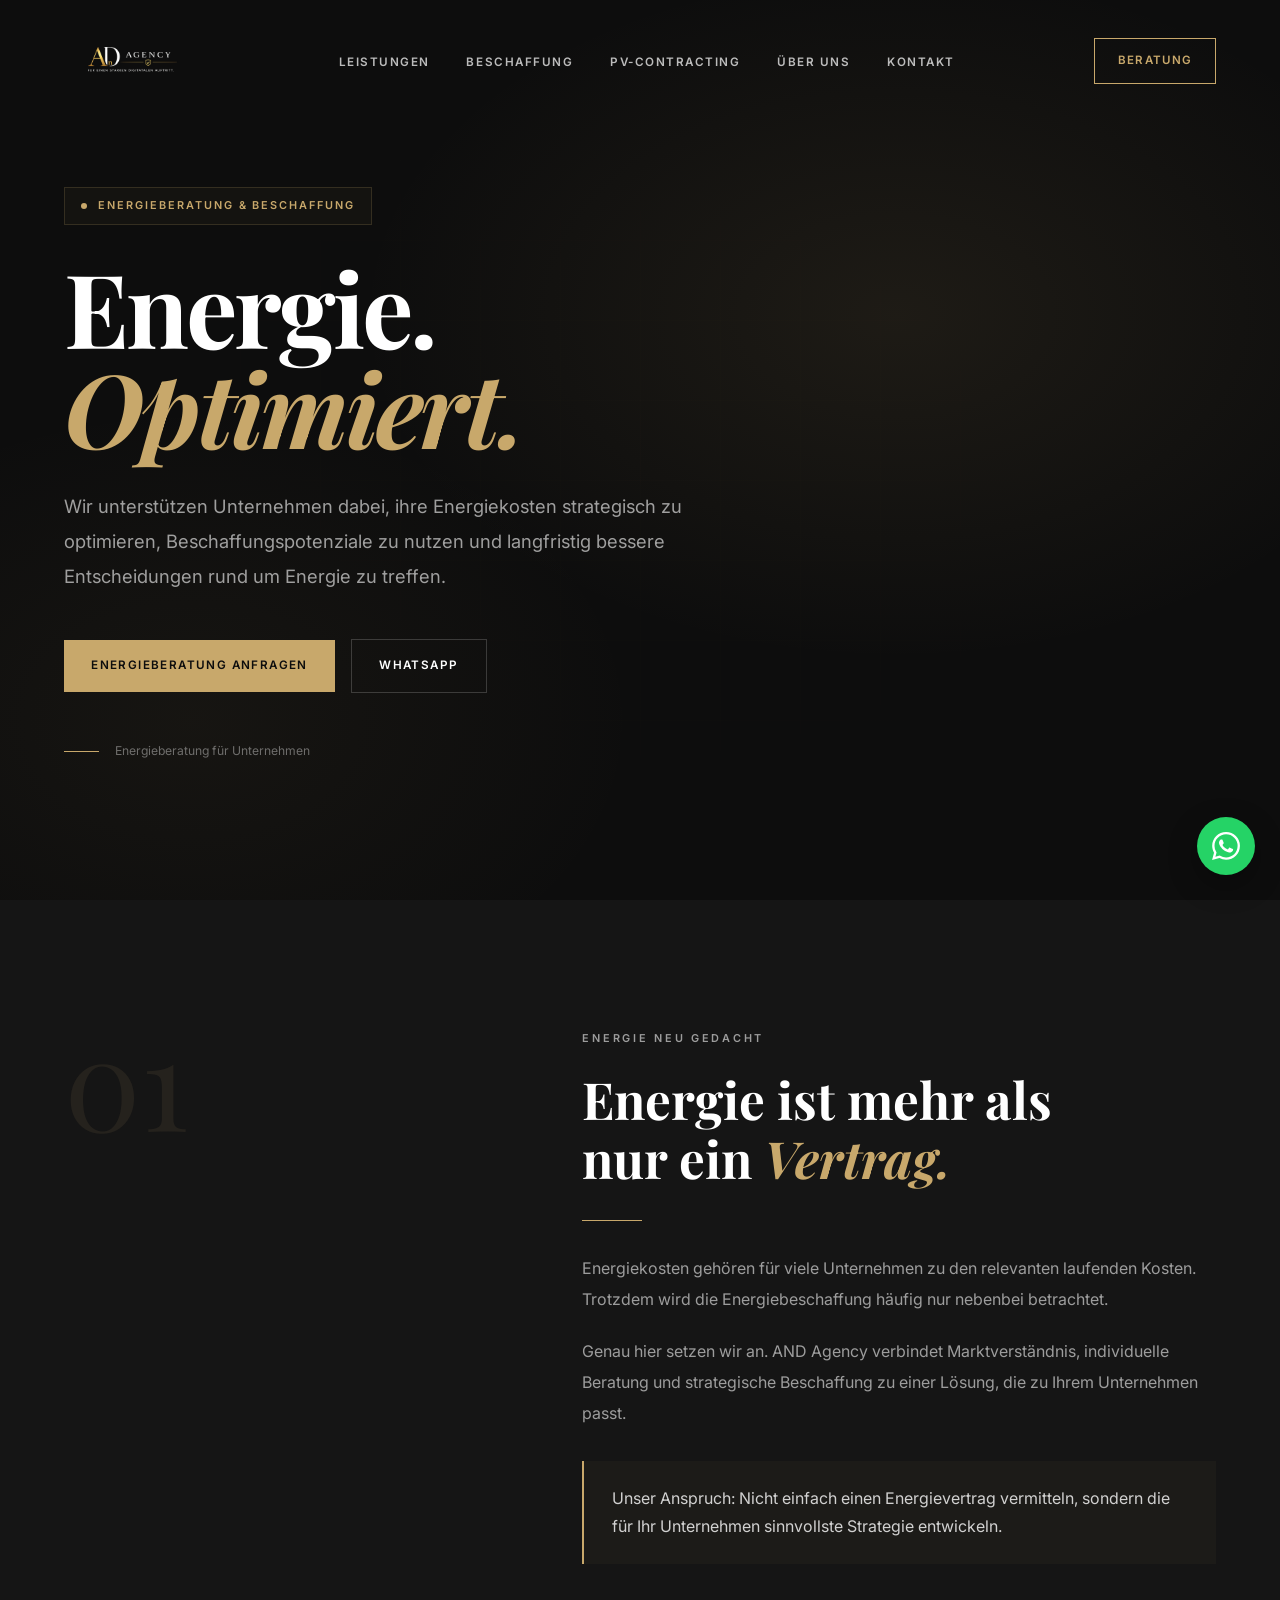
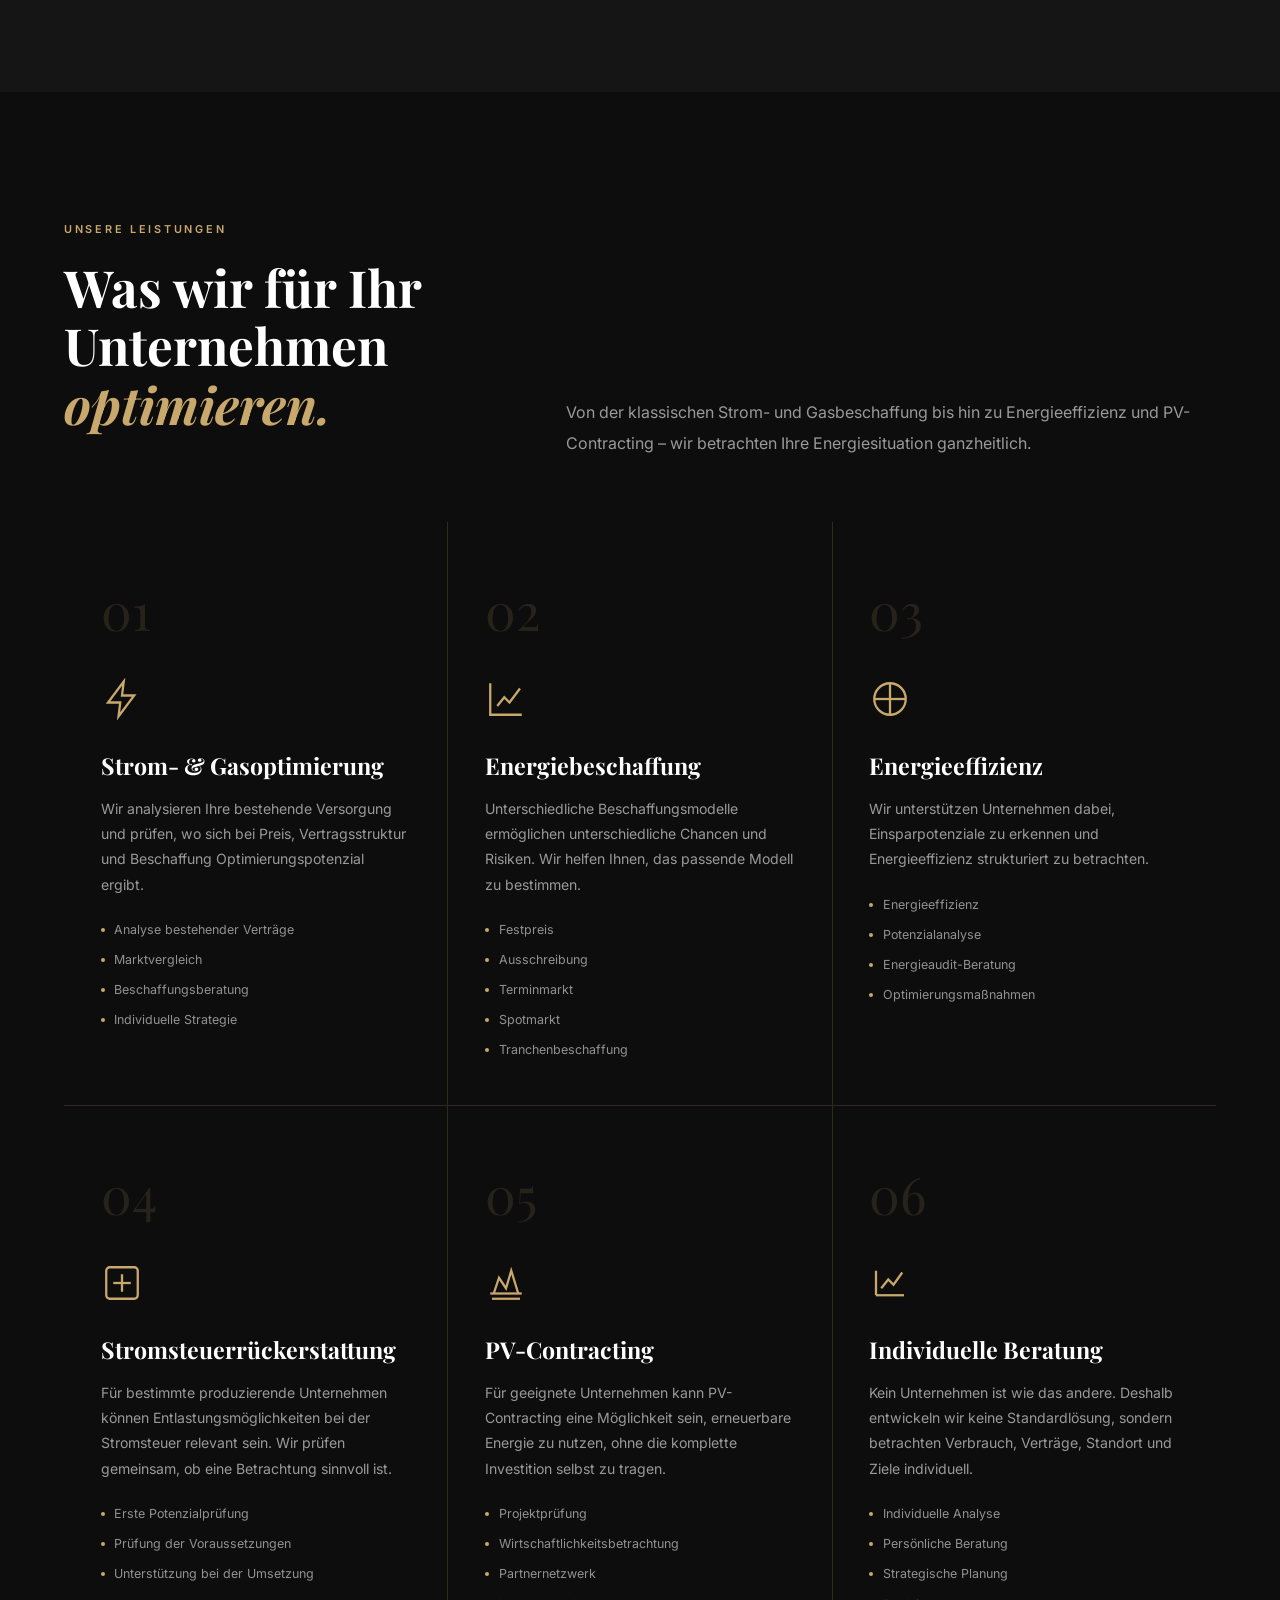
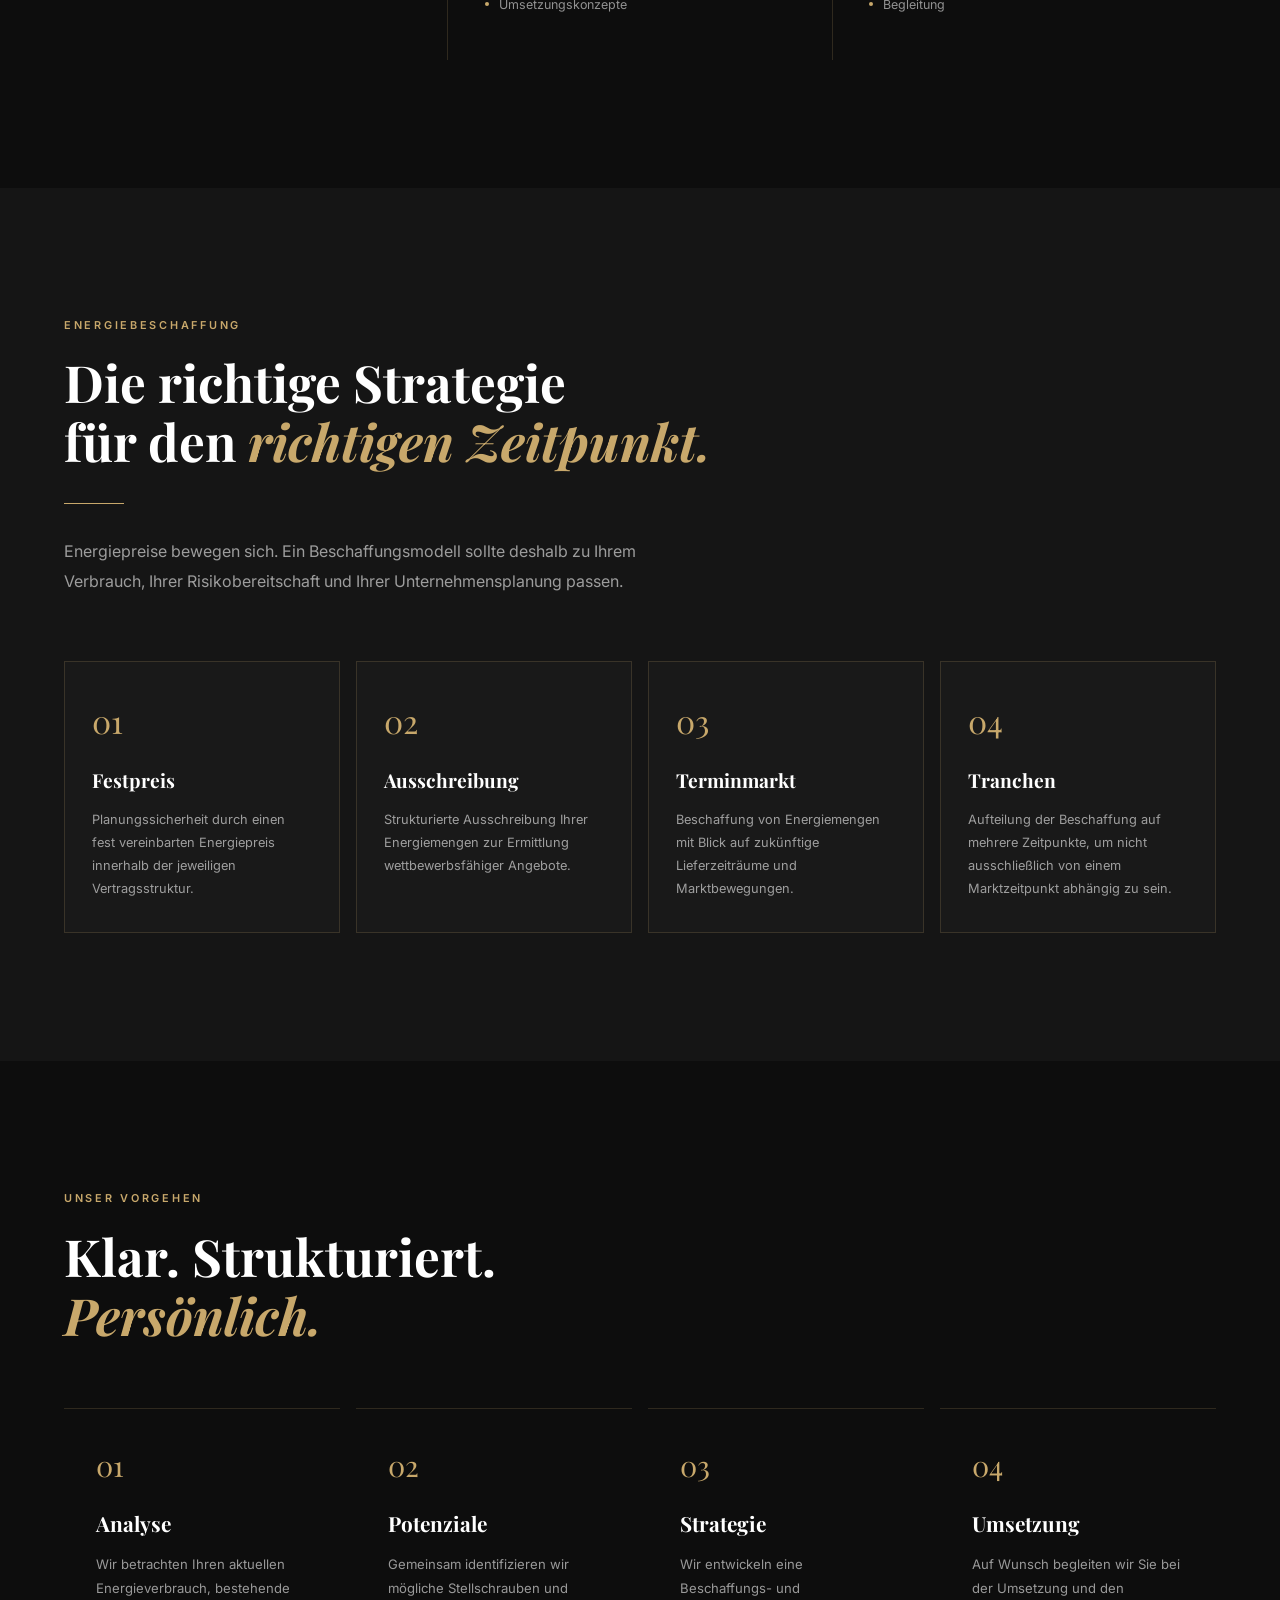
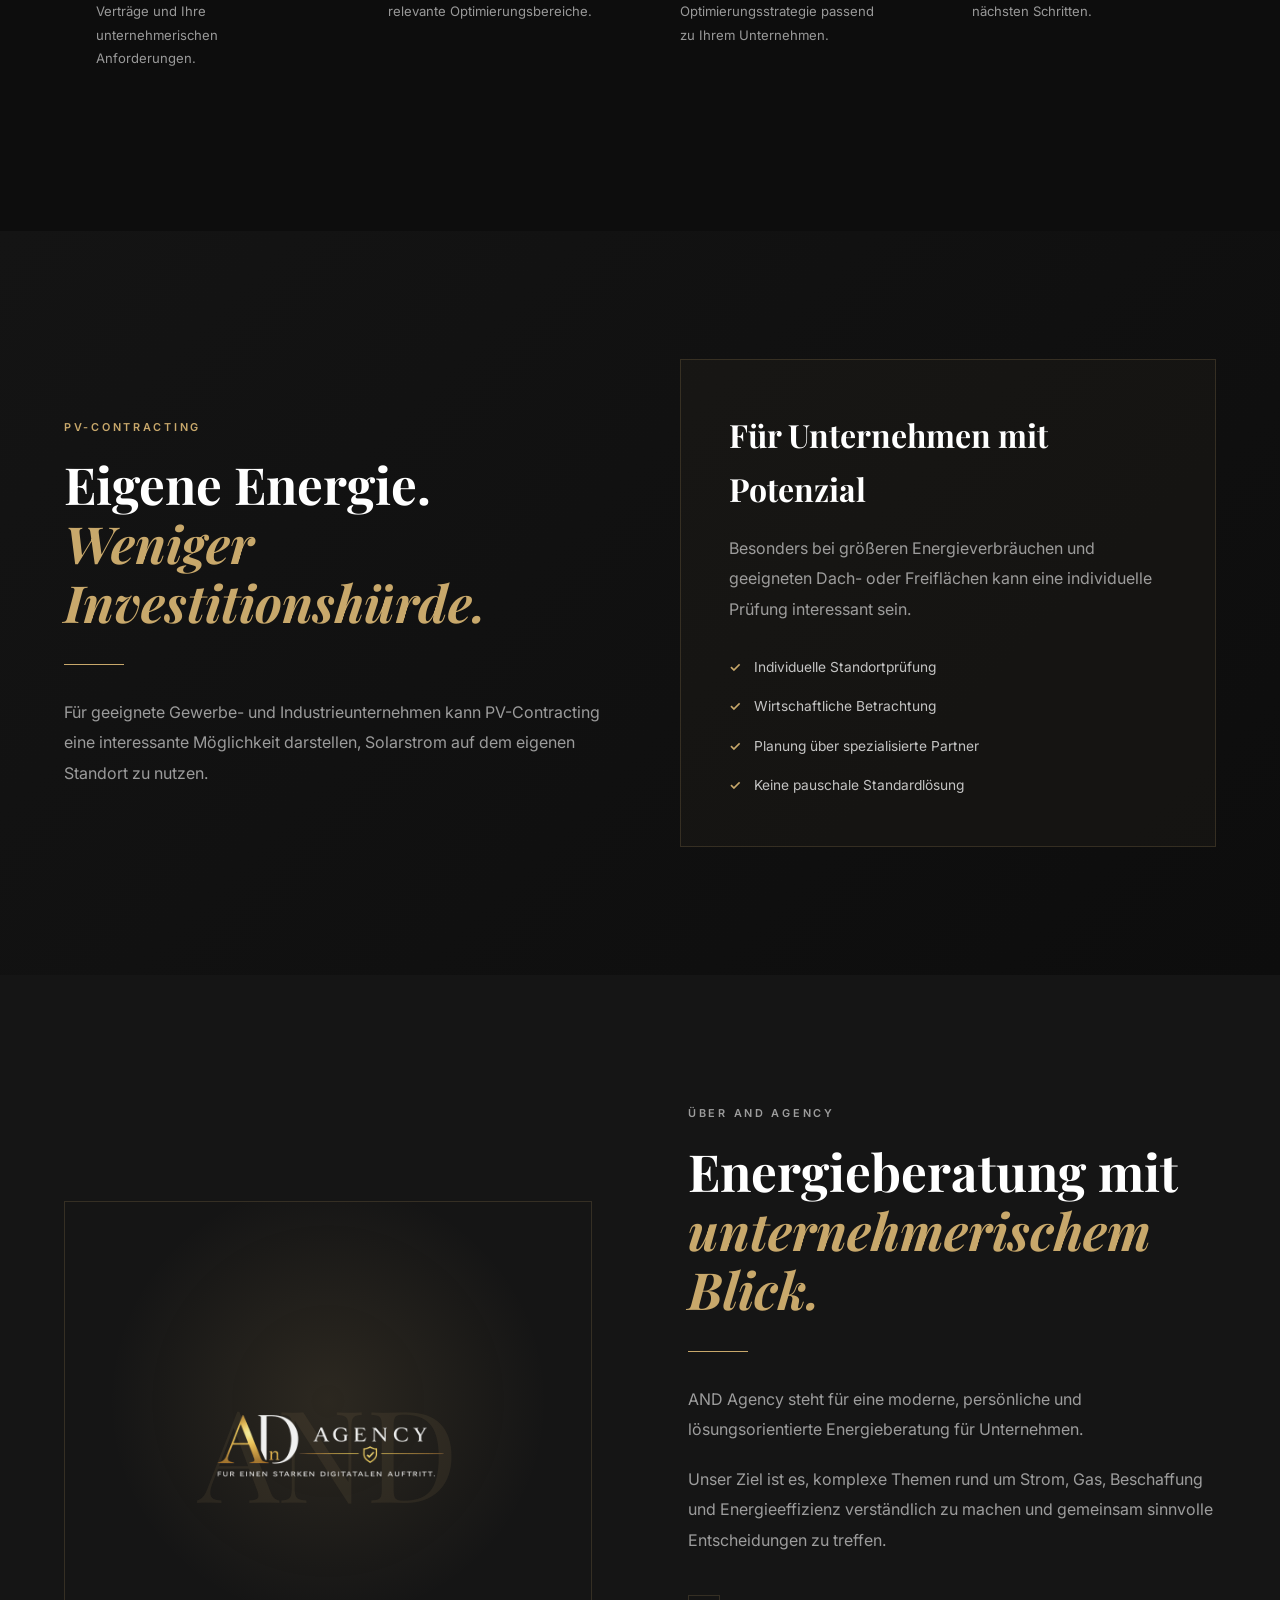
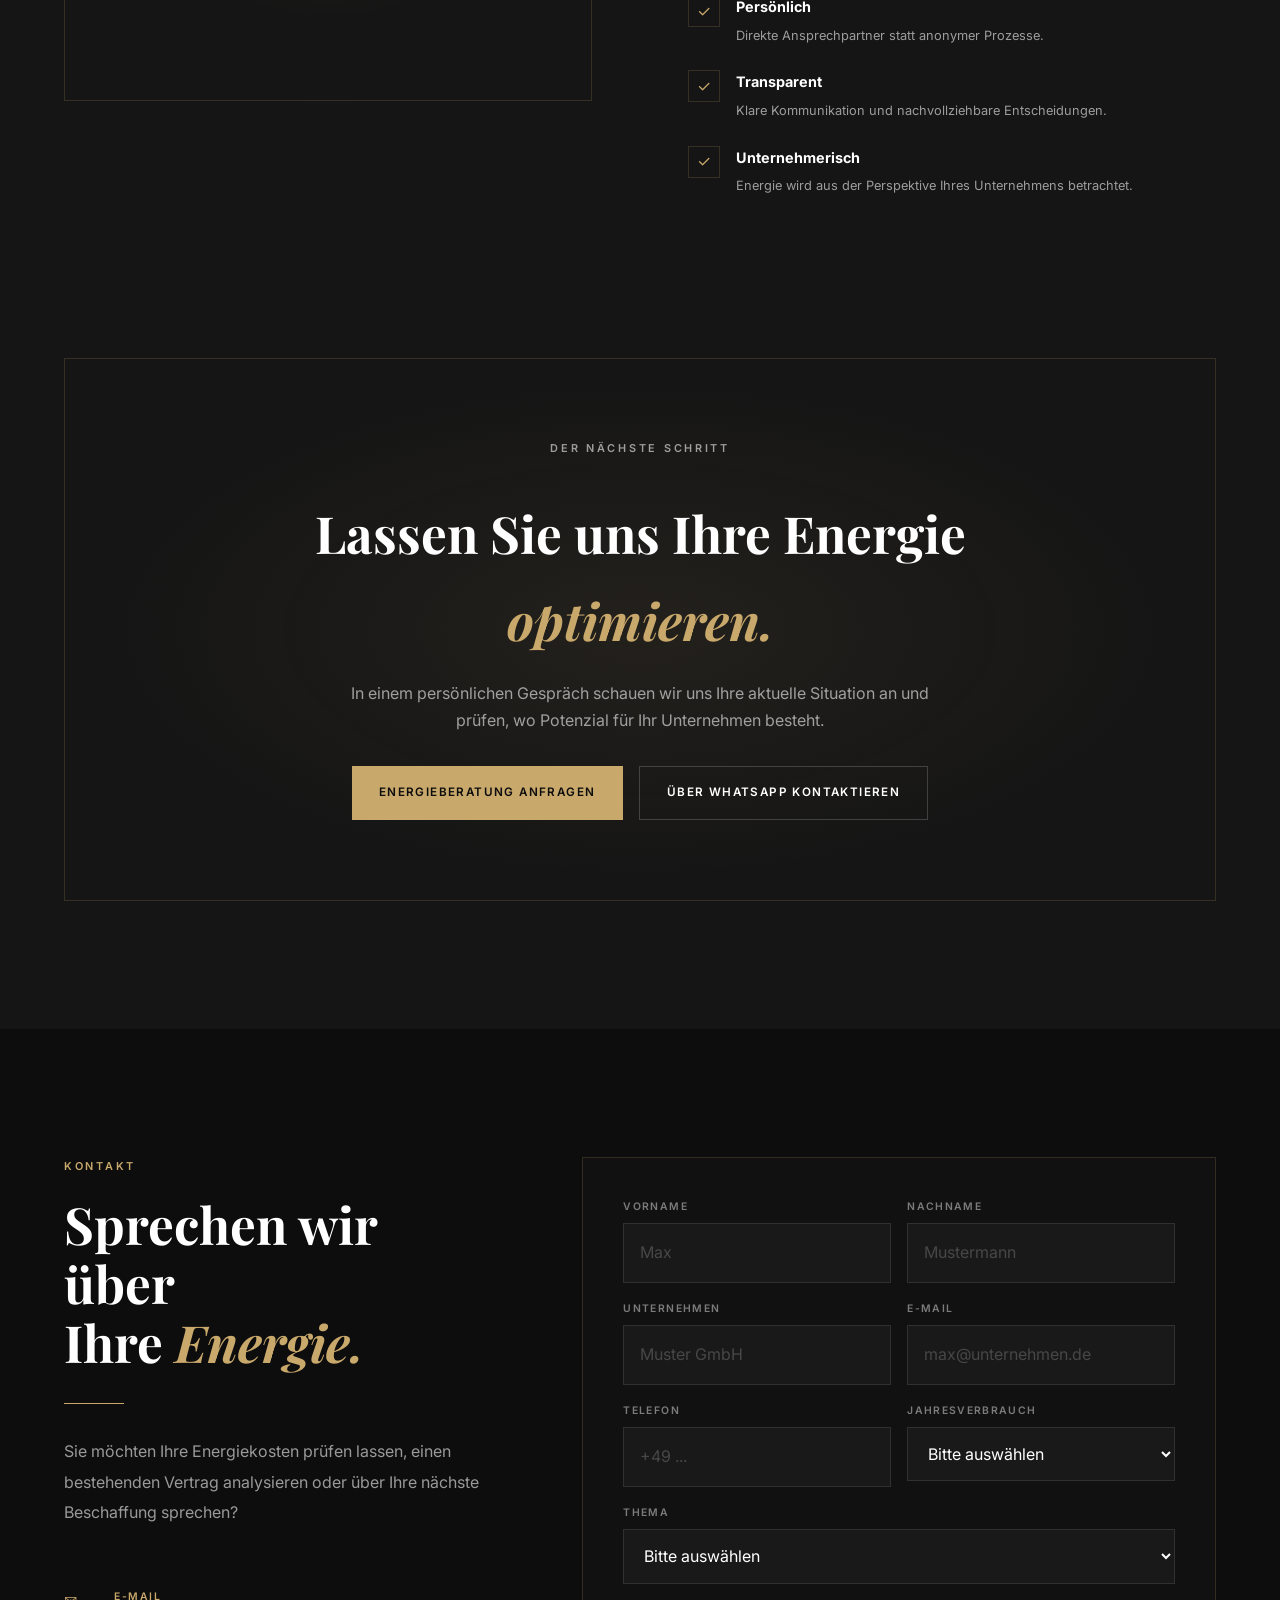
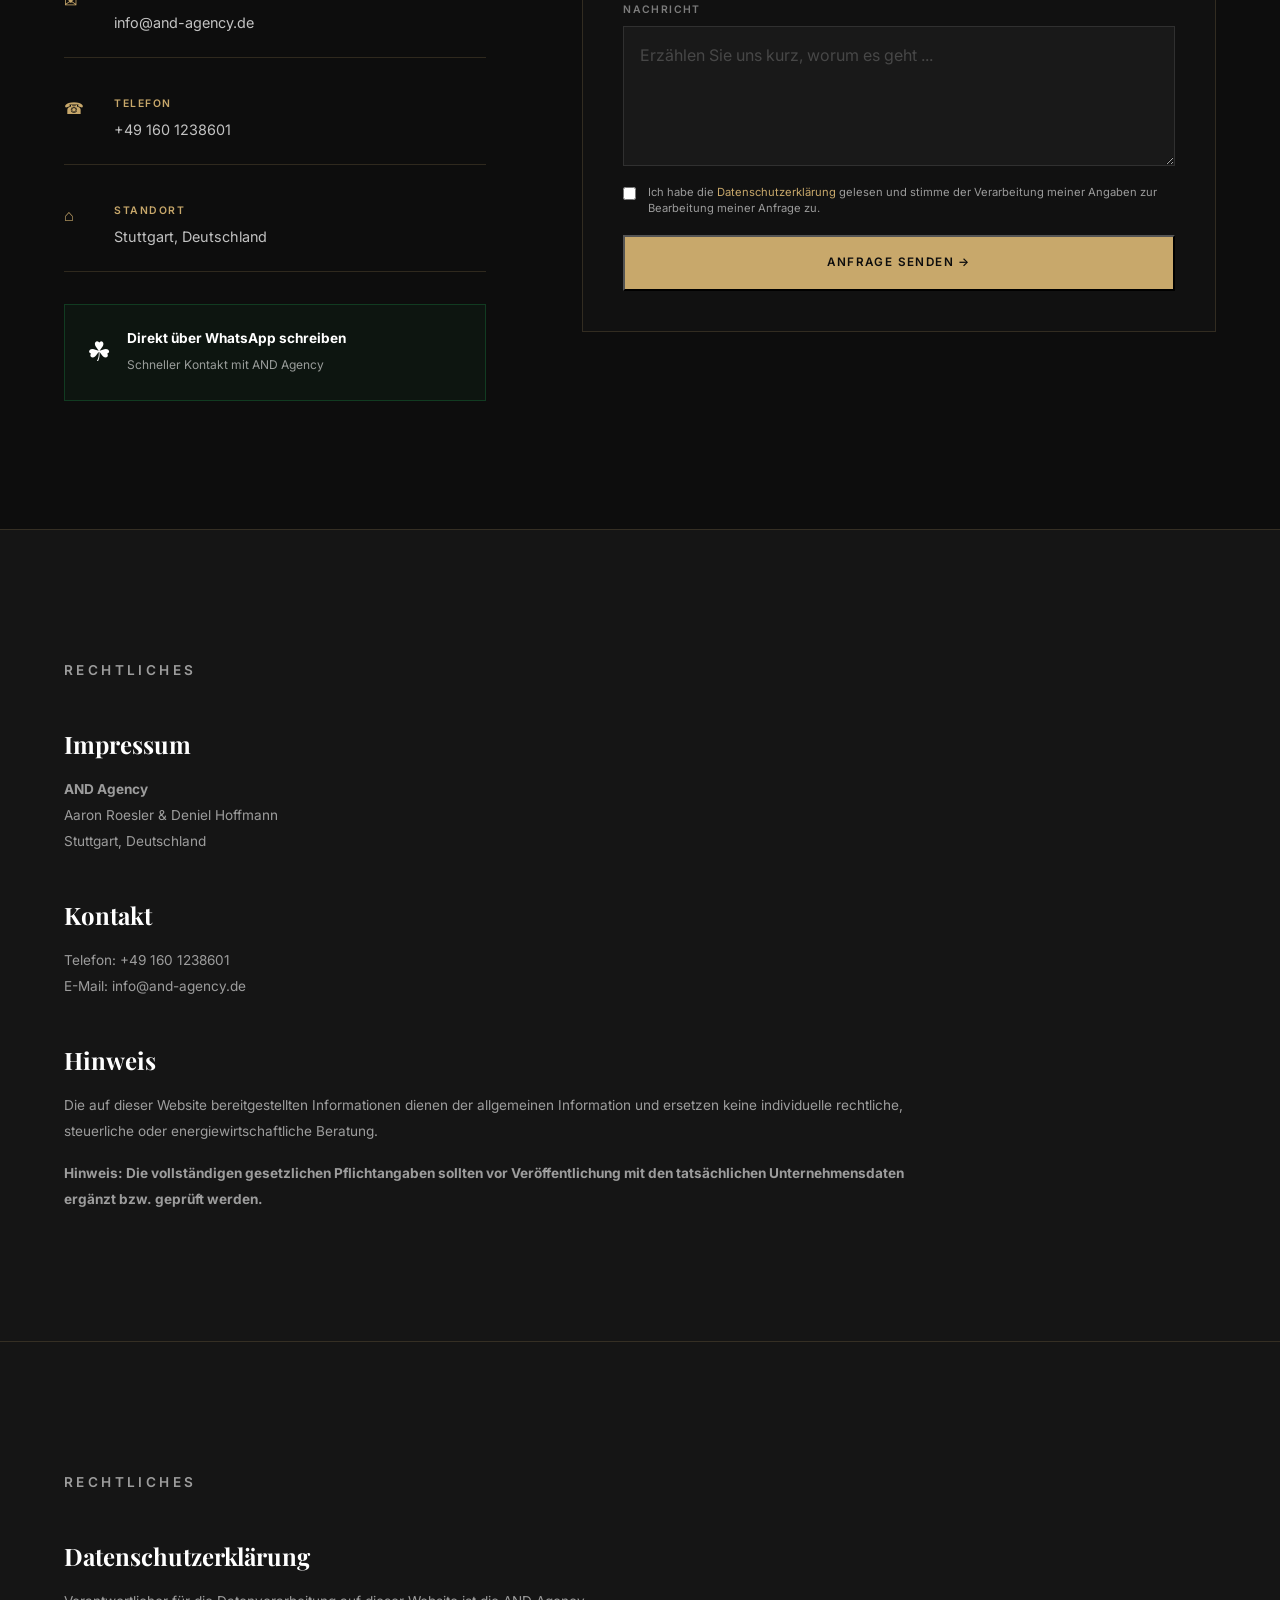
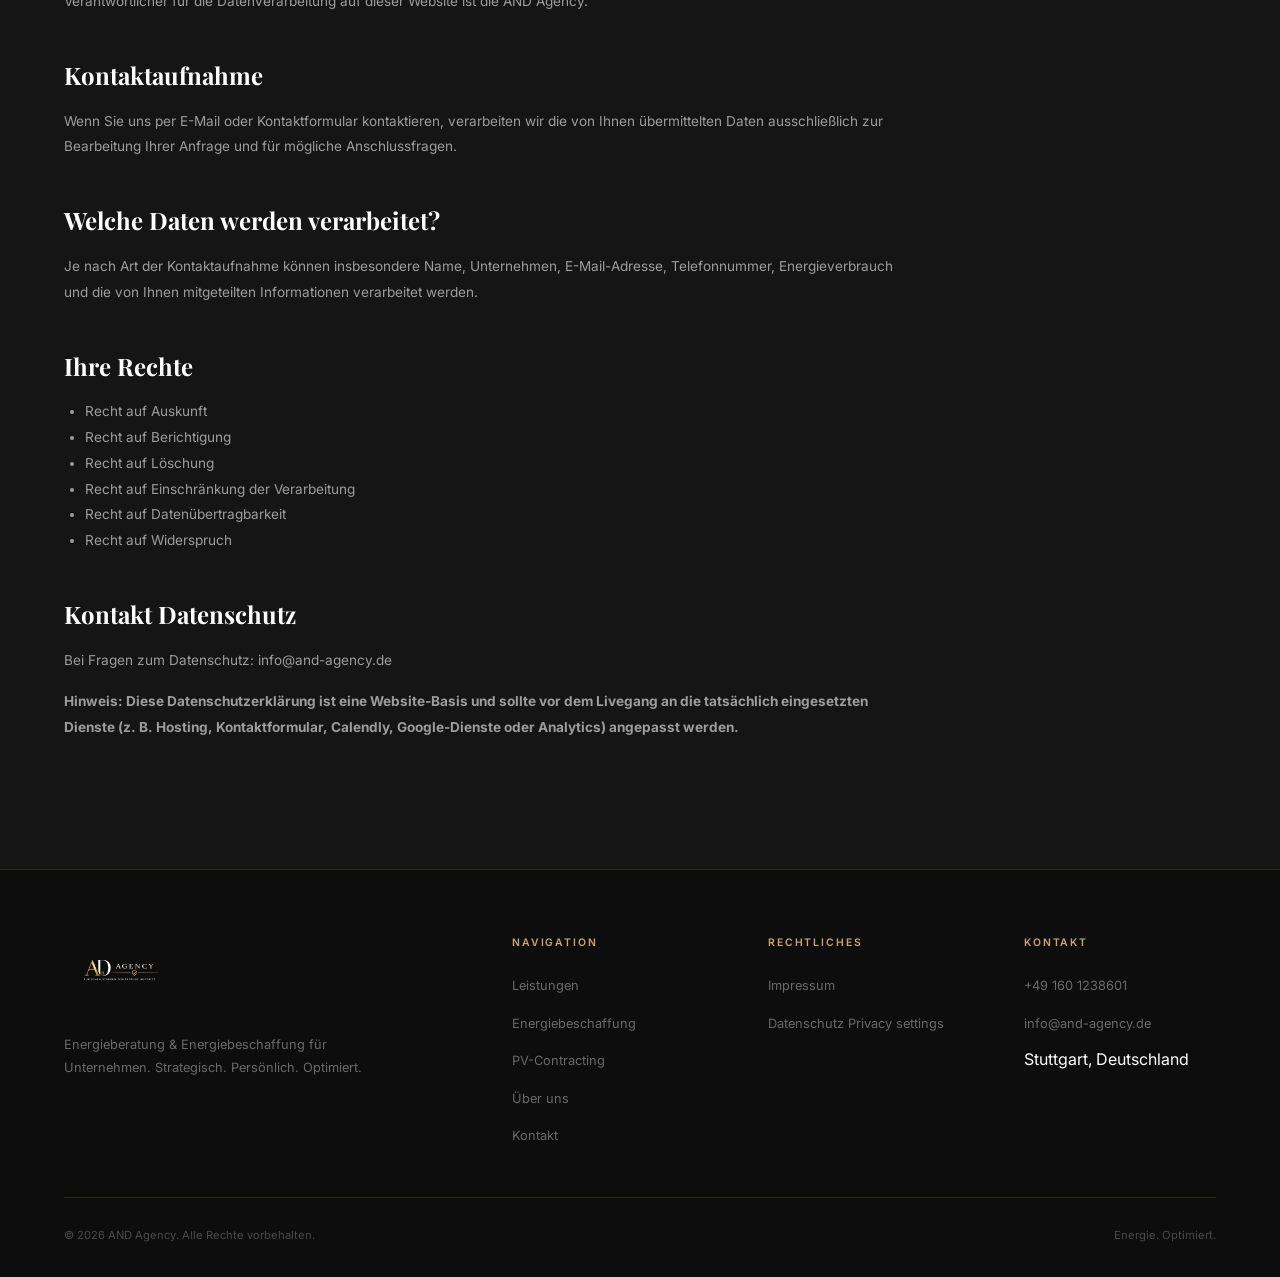
==== index.html @ 59abd005 "Update index.html" ====
<!DOCTYPE html>
<html lang="de">
<head>
  <meta name="facebook-domain-verification" content="yjskyy716r5al3s9eonnuqzv3mqfjs" />  <meta charset="UTF-8">

  <script id="Cookiebot" src="https://consent.cookiebot.com/uc.js" data-cbid="b508d323-7251-4546-893b-2a08862531ed" data-blockingmode="auto" type="text/javascript"></script>

  <meta name="viewport" content="width=device-width, initial-scale=1.0">

  <title>AND Agency – Energie. Optimiert.</title>

  <meta
    name="description"
    content="AND Agency – Energieberatung und Energiebeschaffung für Unternehmen. Strom, Gas, Energieeffizienz, Stromsteuerrückerstattung und PV-Contracting."
  >

  <meta name="robots" content="index, follow">
  <meta name="theme-color" content="#0D0D0D">

  <link rel="canonical" href="https://and-agency.de/">

  <meta property="og:title" content="AND Agency – Energie. Optimiert.">
  <meta
    property="og:description"
    content="Energieberatung & Beschaffung für Unternehmen."
  >
  <meta property="og:type" content="website">
  <meta property="og:url" content="https://and-agency.de/">

  <link rel="preconnect" href="https://fonts.googleapis.com">
  <link rel="preconnect" href="https://fonts.gstatic.com" crossorigin>

  <link
    href="https://fonts.googleapis.com/css2?family=Inter:wght@300;400;500;600;700&family=Playfair+Display:ital,wght@0,400;0,500;0,600;0,700;1,500;1,600&display=swap"
    rel="stylesheet"
  >

  <style>
    /* =========================================================
       RESET
    ========================================================= */

    *,
    *::before,
    *::after {
      box-sizing: border-box;
      margin: 0;
      padding: 0;
    }

    html {
      scroll-behavior: smooth;
      font-size: 16px;
    }

    body {
      background: #0D0D0D;
      color: #fff;
      font-family: "Inter", sans-serif;
      font-weight: 400;
      line-height: 1.7;
      overflow-x: hidden;
    }

    img {
      max-width: 100%;
    }

    a {
      color: inherit;
      text-decoration: none;
    }

    button,
    input,
    textarea,
    select {
      font: inherit;
    }

    ::selection {
      background: #C8A86B;
      color: #0D0D0D;
    }

    /* =========================================================
       VARIABLES
    ========================================================= */

    :root {
      --black: #0D0D0D;
      --black-2: #111111;
      --surface: #151515;
      --surface-2: #1A1A1A;

      --gold: #C8A86B;
      --gold-light: #E1C78F;
      --gold-dark: #A78445;

      --white: #FFFFFF;
      --muted: rgba(255,255,255,.58);
      --muted-2: rgba(255,255,255,.38);

      --border: rgba(200,168,107,.18);
      --border-white: rgba(255,255,255,.10);

      --container: 1200px;
    }

    /* =========================================================
       SCROLLBAR
    ========================================================= */

    ::-webkit-scrollbar {
      width: 5px;
    }

    ::-webkit-scrollbar-track {
      background: var(--black);
    }

    ::-webkit-scrollbar-thumb {
      background: var(--gold-dark);
    }

    /* =========================================================
       LOADER
    ========================================================= */

    #loader {
      position: fixed;
      inset: 0;
      background: var(--black);
      z-index: 9999;
      display: flex;
      align-items: center;
      justify-content: center;
      transition: opacity .7s ease, visibility .7s ease;
    }

    #loader.hidden {
      opacity: 0;
      visibility: hidden;
      pointer-events: none;
    }

    .loader-logo {
      font-family: "Playfair Display", serif;
      font-size: 3rem;
      color: var(--gold);
      letter-spacing: .25em;
      animation: pulse 1.5s infinite;
    }

    @keyframes pulse {
      0%, 100% {
        opacity: .4;
      }

      50% {
        opacity: 1;
      }
    }

    /* =========================================================
       NAVIGATION
    ========================================================= */

    nav {
      position: fixed;
      top: 0;
      left: 0;
      right: 0;
      z-index: 1000;

      padding: 1rem 5%;

      display: flex;
      align-items: center;
      justify-content: space-between;

      transition: .35s ease;
    }

    nav.scrolled {
      background: rgba(13,13,13,.92);
      backdrop-filter: blur(22px);
      border-bottom: 1px solid var(--border);

      padding-top: .7rem;
      padding-bottom: .7rem;
    }

    .nav-logo img {
      display: block;
      height: 90px;
      width: auto;
      object-fit: contain;
      transition: .3s ease;
    }

    nav.scrolled .nav-logo img {
      height: 70px;
    }

    .nav-links {
      list-style: none;

      display: flex;
      align-items: center;
      gap: 2.3rem;
    }

    .nav-links a {
      position: relative;

      color: rgba(255,255,255,.72);

      font-size: .73rem;
      font-weight: 600;
      letter-spacing: .13em;
      text-transform: uppercase;

      transition: .25s ease;
    }

    .nav-links a::after {
      content: "";

      position: absolute;
      left: 0;
      bottom: -7px;

      width: 0;
      height: 1px;

      background: var(--gold);

      transition: .3s ease;
    }

    .nav-links a:hover {
      color: #fff;
    }

    .nav-links a:hover::after {
      width: 100%;
    }

    .nav-cta {
      padding: .75rem 1.4rem;

      border: 1px solid var(--gold);
      color: var(--gold);

      font-size: .72rem;
      font-weight: 600;
      letter-spacing: .12em;
      text-transform: uppercase;

      transition: .3s ease;
    }

    .nav-cta:hover {
      background: var(--gold);
      color: var(--black);
    }

    .hamburger {
      display: none;

      width: 30px;
      height: 25px;

      flex-direction: column;
      justify-content: space-between;

      cursor: pointer;
    }

    .hamburger span {
      width: 100%;
      height: 1px;
      background: #fff;

      transition: .3s ease;
    }

    .hamburger.open span:nth-child(1) {
      transform: translateY(12px) rotate(45deg);
    }

    .hamburger.open span:nth-child(2) {
      opacity: 0;
    }

    .hamburger.open span:nth-child(3) {
      transform: translateY(-12px) rotate(-45deg);
    }

    .mobile-menu {
      position: fixed;
      inset: 0;

      background: rgba(13,13,13,.98);
      backdrop-filter: blur(20px);

      z-index: 999;

      display: flex;
      flex-direction: column;

      justify-content: center;

      padding: 8rem 8%;

      transform: translateX(100%);
      transition: .4s ease;
    }

    .mobile-menu.open {
      transform: translateX(0);
    }

    .mobile-menu a {
      font-family: "Playfair Display", serif;
      font-size: 2.1rem;

      padding: 1.3rem 0;

      border-bottom: 1px solid var(--border);

      color: #fff;
    }

    /* =========================================================
       GENERAL
    ========================================================= */

    .container {
      width: min(var(--container), 90%);
      margin: 0 auto;
    }

    section {
      padding: 8rem 0;
    }

    .eyebrow {
      color: var(--gold);

      font-size: .68rem;
      font-weight: 600;
      letter-spacing: .25em;
      text-transform: uppercase;

      margin-bottom: 1.2rem;
    }

    .section-title {
      font-family: "Playfair Display", serif;

      font-size: clamp(2.2rem, 4vw, 3.8rem);
      line-height: 1.15;

      margin-bottom: 1.5rem;
    }

    .section-title em {
      color: var(--gold);
      font-style: italic;
    }

    .section-description {
      max-width: 650px;

      color: var(--muted);

      font-size: 1rem;
      line-height: 1.9;
    }

    .gold-line {
      width: 60px;
      height: 1px;

      background: var(--gold);

      margin: 2rem 0;
    }

    /* =========================================================
       HERO
    ========================================================= */

    #hero {
      min-height: 100vh;

      position: relative;
      overflow: hidden;

      display: flex;
      align-items: center;

      padding: 10rem 0 7rem;
    }

    .hero-background {
      position: absolute;
      inset: 0;

      background:
        radial-gradient(
          ellipse 60% 55% at 70% 35%,
          rgba(200,168,107,.09),
          transparent 70%
        ),
        radial-gradient(
          ellipse 50% 50% at 15% 80%,
          rgba(200,168,107,.05),
          transparent 70%
        );
    }

    .hero-grid {
      position: absolute;
      inset: 0;

      opacity: .35;

      background-image:
        linear-gradient(
          rgba(200,168,107,.035) 1px,
          transparent 1px
        ),
        linear-gradient(
          90deg,
          rgba(200,168,107,.035) 1px,
          transparent 1px
        );

      background-size: 80px 80px;

      mask-image: radial-gradient(
        ellipse at center,
        black,
        transparent 75%
      );
    }

    .hero-content {
      position: relative;
      z-index: 2;

      max-width: 900px;
    }

    .hero-badge {
      display: inline-flex;
      align-items: center;
      gap: .7rem;

      padding: .55rem 1rem;

      border: 1px solid var(--border);

      color: var(--gold);

      background: rgba(200,168,107,.04);

      font-size: .68rem;
      font-weight: 600;
      letter-spacing: .18em;
      text-transform: uppercase;

      margin-bottom: 2rem;
    }

    .badge-dot {
      width: 6px;
      height: 6px;

      border-radius: 50%;

      background: var(--gold);
    }

    .hero-title {
      font-family: "Playfair Display", serif;

      font-size: clamp(3.5rem, 8vw, 7.5rem);
      line-height: .98;

      letter-spacing: -.03em;

      margin-bottom: 2rem;
    }

    .hero-title em {
      color: var(--gold);
      font-style: italic;
    }

    .hero-description {
      max-width: 650px;

      color: rgba(255,255,255,.6);

      font-size: clamp(1rem, 1.6vw, 1.15rem);

      line-height: 1.9;

      margin-bottom: 2.8rem;
    }

    .hero-buttons {
      display: flex;
      align-items: center;
      gap: 1rem;

      flex-wrap: wrap;
    }

    .btn {
      display: inline-flex;
      align-items: center;
      justify-content: center;
      gap: .7rem;

      padding: 1rem 1.7rem;

      font-size: .73rem;
      font-weight: 600;
      letter-spacing: .12em;
      text-transform: uppercase;

      transition: .3s ease;

      cursor: pointer;
    }

    .btn-primary {
      background: var(--gold);
      color: var(--black);
    }

    .btn-primary:hover {
      background: var(--gold-light);
      transform: translateY(-2px);
    }

    .btn-outline {
      border: 1px solid rgba(255,255,255,.18);
      color: #fff;
    }

    .btn-outline:hover {
      border-color: var(--gold);
      color: var(--gold);
    }

    .hero-note {
      margin-top: 3rem;

      display: flex;
      align-items: center;
      gap: 1rem;

      color: var(--muted-2);

      font-size: .76rem;
    }

    .hero-note-line {
      width: 35px;
      height: 1px;
      background: var(--gold);
    }

    /* =========================================================
       INTRO
    ========================================================= */

    #intro {
      background: var(--surface);
    }

    .intro-grid {
      display: grid;
      grid-template-columns: .8fr 1.2fr;
      gap: 6rem;
      align-items: start;
    }

    .intro-number {
      font-family: "Playfair Display", serif;

      font-size: 8rem;

      line-height: .8;

      color: rgba(200,168,107,.09);
    }

    .intro-text p {
      color: var(--muted);

      line-height: 1.95;

      margin-bottom: 1.3rem;
    }

    .intro-highlight {
      margin-top: 2rem;

      padding: 1.5rem 1.7rem;

      border-left: 2px solid var(--gold);

      background: rgba(200,168,107,.04);

      color: rgba(255,255,255,.8);
    }

    /* =========================================================
       LEISTUNGEN
    ========================================================= */

    #leistungen {
      background: var(--black);
    }

    .services-header {
      display: flex;
      justify-content: space-between;
      align-items: end;

      gap: 3rem;

      margin-bottom: 4rem;
    }

    .services-grid {
      display: grid;

      grid-template-columns: repeat(3, 1fr);

      gap: 1px;

      background: var(--border);
    }

    .service-card {
      position: relative;

      background: var(--black);

      padding: 2.8rem 2.3rem;

      min-height: 360px;

      transition: .4s ease;
    }

    .service-card:hover {
      background: #121212;
    }

    .service-card::before {
      content: "";

      position: absolute;

      top: 0;
      left: 0;

      width: 0;
      height: 2px;

      background: var(--gold);

      transition: .4s ease;
    }

    .service-card:hover::before {
      width: 100%;
    }

    .service-number {
      font-family: "Playfair Display", serif;

      font-size: 3.2rem;

      color: rgba(200,168,107,.14);

      margin-bottom: 1.5rem;
    }

    .service-icon {
      width: 42px;
      height: 42px;

      margin-bottom: 1.4rem;

      color: var(--gold);
    }

    .service-card h3 {
      font-family: "Playfair Display", serif;

      font-size: 1.45rem;

      line-height: 1.25;

      margin-bottom: 1rem;
    }

    .service-card p {
      color: var(--muted);

      font-size: .88rem;

      line-height: 1.8;

      margin-bottom: 1.4rem;
    }

    .service-list {
      list-style: none;

      display: flex;
      flex-direction: column;

      gap: .55rem;
    }

    .service-list li {
      color: rgba(255,255,255,.55);

      font-size: .78rem;

      display: flex;
      align-items: center;
      gap: .6rem;
    }

    .service-list li::before {
      content: "";

      width: 4px;
      height: 4px;

      border-radius: 50%;

      background: var(--gold);

      flex-shrink: 0;
    }

    /* =========================================================
       BESCHAFFUNG
    ========================================================= */

    #beschaffung {
      background: var(--surface);
    }

    .procurement-grid {
      margin-top: 4rem;

      display: grid;

      grid-template-columns: repeat(4, 1fr);

      gap: 1rem;
    }

    .procurement-card {
      padding: 2rem 1.7rem;

      border: 1px solid var(--border);

      background: rgba(255,255,255,.015);

      transition: .3s ease;
    }

    .procurement-card:hover {
      border-color: rgba(200,168,107,.45);

      transform: translateY(-4px);
    }

    .procurement-card span {
      color: var(--gold);

      font-family: "Playfair Display", serif;

      font-size: 2rem;
    }

    .procurement-card h3 {
      margin: 1rem 0 .7rem;

      font-family: "Playfair Display", serif;

      font-size: 1.2rem;
    }

    .procurement-card p {
      color: var(--muted);

      font-size: .8rem;

      line-height: 1.8;
    }

    /* =========================================================
       PROCESS
    ========================================================= */

    #prozess {
      background: var(--black);
    }

    .process-grid {
      margin-top: 4rem;

      display: grid;

      grid-template-columns: repeat(4, 1fr);

      gap: 1rem;
    }

    .process-step {
      padding: 2rem;

      border-top: 1px solid var(--border);
    }

    .process-step-number {
      color: var(--gold);

      font-family: "Playfair Display", serif;

      font-size: 1.8rem;
    }

    .process-step h3 {
      margin: 1rem 0 .7rem;

      font-family: "Playfair Display", serif;

      font-size: 1.3rem;
    }

    .process-step p {
      color: var(--muted);

      font-size: .82rem;

      line-height: 1.8;
    }

    /* =========================================================
       PV
    ========================================================= */

    #pv {
      position: relative;

      background:
        linear-gradient(
          135deg,
          #141414,
          #0D0D0D
        );
    }

    .pv-grid {
      display: grid;

      grid-template-columns: 1fr 1fr;

      gap: 5rem;

      align-items: center;
    }

    .pv-box {
      border: 1px solid var(--border);

      padding: 3rem;

      background: rgba(200,168,107,.035);
    }

    .pv-box h3 {
      font-family: "Playfair Display", serif;

      font-size: 2rem;

      margin-bottom: 1rem;
    }

    .pv-box p {
      color: var(--muted);

      line-height: 1.9;
    }

    .pv-points {
      list-style: none;

      margin-top: 2rem;

      display: grid;

      gap: 1rem;
    }

    .pv-points li {
      display: flex;

      gap: .8rem;

      color: rgba(255,255,255,.75);

      font-size: .86rem;
    }

    .pv-points li::before {
      content: "✓";

      color: var(--gold);

      font-weight: 600;
    }

    /* =========================================================
       ABOUT
    ========================================================= */

    #ueber-uns {
      background: var(--surface);
    }

    .about-grid {
      display: grid;

      grid-template-columns: 1fr 1fr;

      gap: 6rem;

      align-items: center;
    }

    .about-visual {
      min-height: 500px;

      border: 1px solid var(--border);

      background:
        radial-gradient(
          circle at 50% 40%,
          rgba(200,168,107,.13),
          transparent 55%
        );

      display: flex;

      align-items: center;
      justify-content: center;

      position: relative;
    }

    .about-visual::before {
      content: "AND";

      font-family: "Playfair Display", serif;

      font-size: 8rem;

      color: rgba(200,168,107,.09);

      position: absolute;
    }

    .about-logo {
      position: relative;
      z-index: 2;

      max-width: 65%;

      opacity: .95;
    }

    .about-copy p {
      color: var(--muted);

      line-height: 1.9;

      margin-bottom: 1.2rem;
    }

    .values {
      margin-top: 2.5rem;

      display: grid;

      gap: 1.4rem;
    }

    .value {
      display: flex;

      gap: 1rem;

      align-items: flex-start;
    }

    .value-icon {
      width: 32px;
      height: 32px;

      border: 1px solid var(--border);

      color: var(--gold);

      display: flex;

      align-items: center;
      justify-content: center;

      flex-shrink: 0;
    }

    .value h4 {
      margin-bottom: .25rem;

      font-size: .9rem;
    }

    .value p {
      margin: 0;

      font-size: .8rem;
    }

    /* =========================================================
       CTA
    ========================================================= */

    .cta-section {
      padding: 2rem 0 8rem;

      background: var(--surface);
    }

    .cta-box {
      position: relative;

      overflow: hidden;

      border: 1px solid var(--border);

      padding: 5rem 3rem;

      text-align: center;

      background:
        radial-gradient(
          ellipse at center,
          rgba(200,168,107,.08),
          transparent 65%
        );
    }

    .cta-box h2 {
      position: relative;

      font-family: "Playfair Display", serif;

      font-size: clamp(2.2rem, 4vw, 4rem);

      margin-bottom: 1rem;
    }

    .cta-box h2 em {
      color: var(--gold);
    }

    .cta-box p {
      position: relative;

      max-width: 600px;

      margin: 0 auto 2rem;

      color: var(--muted);
    }

    .cta-buttons {
      position: relative;

      display: flex;

      justify-content: center;

      gap: 1rem;

      flex-wrap: wrap;
    }

    /* =========================================================
       KONTAKT
    ========================================================= */

    #kontakt {
      background: var(--black);
    }

    .contact-grid {
      display: grid;

      grid-template-columns: .8fr 1.2fr;

      gap: 6rem;

      align-items: start;
    }

    .contact-items {
      margin-top: 2.5rem;

      display: grid;

      gap: 1rem;
    }

    .contact-item {
      padding: 1.3rem 0;

      border-bottom: 1px solid var(--border);

      display: flex;

      gap: 1rem;
    }

    .contact-item-icon {
      color: var(--gold);

      width: 34px;

      flex-shrink: 0;
    }

    .contact-item small {
      display: block;

      color: var(--gold);

      font-size: .65rem;

      font-weight: 600;

      letter-spacing: .15em;

      text-transform: uppercase;

      margin-bottom: .2rem;
    }

    .contact-item a,
    .contact-item span {
      color: rgba(255,255,255,.75);

      font-size: .9rem;
    }

    .whatsapp-card {
      display: flex;

      align-items: center;

      gap: 1rem;

      margin-top: 2rem;

      padding: 1.4rem;

      border: 1px solid rgba(37,211,102,.2);

      background: rgba(37,211,102,.04);

      transition: .3s ease;
    }

    .whatsapp-card:hover {
      background: rgba(37,211,102,.08);
    }

    .whatsapp-icon {
      font-size: 1.7rem;
    }

    .whatsapp-card strong {
      display: block;

      font-size: .85rem;
    }

    .whatsapp-card span {
      color: var(--muted);

      font-size: .75rem;
    }

    /* =========================================================
       FORM
    ========================================================= */

    .contact-form {
      display: flex;

      flex-direction: column;

      gap: 1.1rem;

      padding: 2.5rem;

      border: 1px solid var(--border);

      background: rgba(255,255,255,.015);
    }

    .form-row {
      display: grid;

      grid-template-columns: 1fr 1fr;

      gap: 1rem;
    }

    .form-group {
      display: flex;

      flex-direction: column;

      gap: .45rem;
    }

    .form-label {
      color: rgba(255,255,255,.45);

      font-size: .65rem;

      font-weight: 600;

      letter-spacing: .13em;

      text-transform: uppercase;
    }

    .form-input,
    .form-select,
    .form-textarea {
      width: 100%;

      border: 1px solid rgba(255,255,255,.1);

      outline: none;

      background: rgba(255,255,255,.035);

      color: #fff;

      padding: .95rem 1rem;

      transition: .25s ease;
    }

    .form-select option {
      background: #151515;
      color: #fff;
    }

    .form-input:focus,
    .form-select:focus,
    .form-textarea:focus {
      border-color: var(--gold);
    }

    .form-input::placeholder,
    .form-textarea::placeholder {
      color: rgba(255,255,255,.2);
    }

    .form-textarea {
      min-height: 140px;

      resize: vertical;
    }

    .form-check {
      display: flex;

      align-items: flex-start;

      gap: .7rem;

      color: var(--muted);

      font-size: .7rem;

      line-height: 1.5;
    }

    .form-check input {
      margin-top: .2rem;
    }

    .form-check a {
      color: var(--gold);
    }

    .form-status {
      display: none;

      padding: 1rem;

      border: 1px solid var(--border);

      color: var(--gold);

      font-size: .8rem;
    }

    /* =========================================================
       LEGAL
    ========================================================= */

    .legal {
      background: var(--surface);

      border-top: 1px solid var(--border);
    }

    .legal-content {
      max-width: 850px;
    }

    .legal-content h2 {
      font-family: "Playfair Display", serif;

      font-size: 1.5rem;

      margin: 2.5rem 0 .8rem;
    }

    .legal-content p,
    .legal-content li {
      color: var(--muted);

      font-size: .85rem;

      line-height: 1.9;
    }

    .legal-content ul {
      padding-left: 1.3rem;
    }

    /* =========================================================
       FOOTER
    ========================================================= */

    footer {
      padding: 4rem 0 2rem;

      background: var(--black);

      border-top: 1px solid var(--border);
    }

    .footer-grid {
      display: grid;

      grid-template-columns: 2fr 1fr 1fr 1fr;

      gap: 4rem;

      padding-bottom: 3rem;
    }

    .footer-logo {
      height: 75px;

      width: auto;

      margin-bottom: 1rem;
    }

    .footer-description {
      max-width: 300px;

      color: var(--muted-2);

      font-size: .8rem;

      line-height: 1.8;
    }

    .footer-title {
      color: var(--gold);

      font-size: .65rem;

      font-weight: 600;

      letter-spacing: .18em;

      text-transform: uppercase;

      margin-bottom: 1.2rem;
    }

    .footer-links {
      list-style: none;

      display: grid;

      gap: .65rem;
    }

    .footer-links a {
      color: var(--muted-2);

      font-size: .8rem;

      transition: .25s ease;
    }

    .footer-links a:hover {
      color: #fff;
    }

    .footer-bottom {
      padding-top: 1.8rem;

      border-top: 1px solid var(--border);

      display: flex;

      justify-content: space-between;

      gap: 1rem;

      flex-wrap: wrap;

      color: rgba(255,255,255,.25);

      font-size: .7rem;
    }

    /* =========================================================
       FLOATING WHATSAPP
    ========================================================= */

    .floating-whatsapp {
      position: fixed;

      right: 25px;
      bottom: 25px;

      width: 58px;
      height: 58px;

      border-radius: 50%;

      background: #25D366;

      display: flex;

      align-items: center;
      justify-content: center;

      z-index: 900;

      box-shadow: 0 10px 30px rgba(0,0,0,.3);

      transition: .3s ease;
    }

    .floating-whatsapp:hover {
      transform: translateY(-4px) scale(1.04);
    }

    .floating-whatsapp svg {
      width: 28px;

      fill: #fff;
    }

    /* =========================================================
       ANIMATION
    ========================================================= */

    .reveal {
      opacity: 0;

      transform: translateY(25px);

      transition:
        opacity .7s ease,
        transform .7s ease;
    }

    .reveal.visible {
      opacity: 1;

      transform: translateY(0);
    }

    /* =========================================================
       RESPONSIVE
    ========================================================= */

    @media (max-width: 1000px) {

      .nav-links,
      .nav-cta {
        display: none;
      }

      .hamburger {
        display: flex;
      }

      .services-grid {
        grid-template-columns: 1fr 1fr;
      }

      .procurement-grid,
      .process-grid {
        grid-template-columns: 1fr 1fr;
      }

      .intro-grid,
      .about-grid,
      .pv-grid,
      .contact-grid {
        grid-template-columns: 1fr;
        gap: 3rem;
      }

      .intro-number {
        display: none;
      }

      .footer-grid {
        grid-template-columns: 1fr 1fr;
      }
    }

    @media (max-width: 650px) {

      section {
        padding: 5.5rem 0;
      }

      .nav-logo img {
        height: 70px;
      }

      nav.scrolled .nav-logo img {
        height: 58px;
      }

      .hero-title {
        font-size: clamp(3rem, 15vw, 5rem);
      }

      .hero-description {
        font-size: .95rem;
      }

      .hero-buttons {
        flex-direction: column;

        align-items: stretch;
      }

      .btn {
        width: 100%;
      }

      .services-header {
        display: block;
      }

      .services-grid,
      .procurement-grid,
      .process-grid,
      .footer-grid {
        grid-template-columns: 1fr;
      }

      .form-row {
        grid-template-columns: 1fr;
      }

      .contact-form {
        padding: 1.5rem;
      }

      .about-visual {
        min-height: 350px;
      }

      .pv-box {
        padding: 2rem;
      }

      .cta-box {
        padding: 3rem 1.5rem;
      }

      .footer-bottom {
        flex-direction: column;
      }

      .floating-whatsapp {
        width: 52px;
        height: 52px;

        right: 18px;
        bottom: 18px;
      }
    }
  </style>
</head>

<body>

<!-- =========================================================
     LOADER
========================================================= -->

<div id="loader">
  <div class="loader-logo">AND</div>
</div>


<!-- =========================================================
     NAVIGATION
========================================================= -->

<nav id="navbar">

  <a href="#hero" class="nav-logo">
    <img
      src="795B305C-2494-44F8-8B59-2EC5C0659FEC.png"
      alt="AND Agency"
    >
  </a>

  <ul class="nav-links">
    <li><a href="#leistungen">Leistungen</a></li>
    <li><a href="#beschaffung">Beschaffung</a></li>
    <li><a href="#pv">PV-Contracting</a></li>
    <li><a href="#ueber-uns">Über uns</a></li>
    <li><a href="#kontakt">Kontakt</a></li>
  </ul>

  <a
    href="#kontakt"
    class="nav-cta"
  >
    Beratung
  </a>

  <div class="hamburger" id="hamburger">
    <span></span>
    <span></span>
    <span></span>
  </div>

</nav>


<!-- =========================================================
     MOBILE MENU
========================================================= -->

<div class="mobile-menu" id="mobileMenu">

  <a href="#leistungen">Leistungen</a>
  <a href="#beschaffung">Beschaffung</a>
  <a href="#pv">PV-Contracting</a>
  <a href="#ueber-uns">Über uns</a>
  <a href="#kontakt">Kontakt</a>

</div>


<!-- =========================================================
     HERO
========================================================= -->

<section id="hero">

  <div class="hero-background"></div>
  <div class="hero-grid"></div>

  <div class="container">

    <div class="hero-content">

      <div class="hero-badge">
        <span class="badge-dot"></span>
        Energieberatung & Beschaffung
      </div>

      <h1 class="hero-title">
        Energie.<br>
        <em>Optimiert.</em>
      </h1>

      <p class="hero-description">
        Wir unterstützen Unternehmen dabei, ihre Energiekosten
        strategisch zu optimieren, Beschaffungspotenziale zu nutzen
        und langfristig bessere Entscheidungen rund um Energie zu treffen.
      </p>

      <div class="hero-buttons">

        <a
          href="#kontakt"
          class="btn btn-primary"
        >
          Energieberatung anfragen
        </a>

        <a
          href="https://wa.me/491601238601"
          target="_blank"
          rel="noopener noreferrer"
          class="btn btn-outline"
        >
          WhatsApp
        </a>

      </div>

      <div class="hero-note">
        <span class="hero-note-line"></span>
        Energieberatung für Unternehmen
      </div>

    </div>

  </div>

</section>


<!-- =========================================================
     INTRO
========================================================= -->

<section id="intro">

  <div class="container">

    <div class="intro-grid">

      <div class="reveal">
        <div class="intro-number">01</div>
      </div>

      <div class="intro-text reveal">

        <p class="eyebrow">
          Energie neu gedacht
        </p>

        <h2 class="section-title">
          Energie ist mehr als<br>
          nur ein <em>Vertrag.</em>
        </h2>

        <div class="gold-line"></div>

        <p>
          Energiekosten gehören für viele Unternehmen zu den
          relevanten laufenden Kosten. Trotzdem wird die
          Energiebeschaffung häufig nur nebenbei betrachtet.
        </p>

        <p>
          Genau hier setzen wir an. AND Agency verbindet
          Marktverständnis, individuelle Beratung und strategische
          Beschaffung zu einer Lösung, die zu Ihrem Unternehmen passt.
        </p>

        <div class="intro-highlight">
          Unser Anspruch: Nicht einfach einen Energievertrag vermitteln,
          sondern die für Ihr Unternehmen sinnvollste Strategie entwickeln.
        </div>

      </div>

    </div>

  </div>

</section>


<!-- =========================================================
     LEISTUNGEN
========================================================= -->

<section id="leistungen">

  <div class="container">

    <div class="services-header reveal">

      <div>
        <p class="eyebrow">Unsere Leistungen</p>

        <h2 class="section-title">
          Was wir für Ihr<br>
          Unternehmen <em>optimieren.</em>
        </h2>
      </div>

      <p class="section-description">
        Von der klassischen Strom- und Gasbeschaffung bis hin zu
        Energieeffizienz und PV-Contracting – wir betrachten Ihre
        Energiesituation ganzheitlich.
      </p>

    </div>


    <div class="services-grid">

      <!-- 01 -->

      <article class="service-card reveal">

        <div class="service-number">01</div>

        <svg
          class="service-icon"
          viewBox="0 0 24 24"
          fill="none"
          stroke="currentColor"
          stroke-width="1.3"
        >
          <path d="M13 2L4 14h7l-1 8 9-12h-7l1-8z"/>
        </svg>

        <h3>
          Strom- & Gasoptimierung
        </h3>

        <p>
          Wir analysieren Ihre bestehende Versorgung und prüfen,
          wo sich bei Preis, Vertragsstruktur und Beschaffung
          Optimierungspotenzial ergibt.
        </p>

        <ul class="service-list">
          <li>Analyse bestehender Verträge</li>
          <li>Marktvergleich</li>
          <li>Beschaffungsberatung</li>
          <li>Individuelle Strategie</li>
        </ul>

      </article>


      <!-- 02 -->

      <article class="service-card reveal">

        <div class="service-number">02</div>

        <svg
          class="service-icon"
          viewBox="0 0 24 24"
          fill="none"
          stroke="currentColor"
          stroke-width="1.3"
        >
          <path d="M3 3v18h18"/>
          <path d="M7 16l4-5 3 3 6-8"/>
        </svg>

        <h3>
          Energiebeschaffung
        </h3>

        <p>
          Unterschiedliche Beschaffungsmodelle ermöglichen
          unterschiedliche Chancen und Risiken. Wir helfen Ihnen,
          das passende Modell zu bestimmen.
        </p>

        <ul class="service-list">
          <li>Festpreis</li>
          <li>Ausschreibung</li>
          <li>Terminmarkt</li>
          <li>Spotmarkt</li>
          <li>Tranchenbeschaffung</li>
        </ul>

      </article>


      <!-- 03 -->

      <article class="service-card reveal">

        <div class="service-number">03</div>

        <svg
          class="service-icon"
          viewBox="0 0 24 24"
          fill="none"
          stroke="currentColor"
          stroke-width="1.3"
        >
          <path d="M12 3v18"/>
          <path d="M3 12h18"/>
          <circle cx="12" cy="12" r="9"/>
        </svg>

        <h3>
          Energieeffizienz
        </h3>

        <p>
          Wir unterstützen Unternehmen dabei, Einsparpotenziale
          zu erkennen und Energieeffizienz strukturiert zu betrachten.
        </p>

        <ul class="service-list">
          <li>Energieeffizienz</li>
          <li>Potenzialanalyse</li>
          <li>Energieaudit-Beratung</li>
          <li>Optimierungsmaßnahmen</li>
        </ul>

      </article>


      <!-- 04 -->

      <article class="service-card reveal">

        <div class="service-number">04</div>

        <svg
          class="service-icon"
          viewBox="0 0 24 24"
          fill="none"
          stroke="currentColor"
          stroke-width="1.3"
        >
          <rect x="3" y="3" width="18" height="18" rx="2"/>
          <path d="M7 12h10"/>
          <path d="M12 7v10"/>
        </svg>

        <h3>
          Stromsteuerrückerstattung
        </h3>

        <p>
          Für bestimmte produzierende Unternehmen können
          Entlastungsmöglichkeiten bei der Stromsteuer relevant sein.
          Wir prüfen gemeinsam, ob eine Betrachtung sinnvoll ist.
        </p>

        <ul class="service-list">
          <li>Erste Potenzialprüfung</li>
          <li>Prüfung der Voraussetzungen</li>
          <li>Unterstützung bei der Umsetzung</li>
        </ul>

      </article>


      <!-- 05 -->

      <article class="service-card reveal">

        <div class="service-number">05</div>

        <svg
          class="service-icon"
          viewBox="0 0 24 24"
          fill="none"
          stroke="currentColor"
          stroke-width="1.3"
        >
          <path d="M3 18h18"/>
          <path d="M5 18l3-9 4 6 3-10 4 13"/>
          <path d="M4 21h16"/>
        </svg>

        <h3>
          PV-Contracting
        </h3>

        <p>
          Für geeignete Unternehmen kann PV-Contracting eine
          Möglichkeit sein, erneuerbare Energie zu nutzen,
          ohne die komplette Investition selbst zu tragen.
        </p>

        <ul class="service-list">
          <li>Projektprüfung</li>
          <li>Wirtschaftlichkeitsbetrachtung</li>
          <li>Partnernetzwerk</li>
          <li>Umsetzungskonzepte</li>
        </ul>

      </article>


      <!-- 06 -->

      <article class="service-card reveal">

        <div class="service-number">06</div>

        <svg
          class="service-icon"
          viewBox="0 0 24 24"
          fill="none"
          stroke="currentColor"
          stroke-width="1.3"
        >
          <path d="M4 19V5"/>
          <path d="M4 19h16"/>
          <path d="M7 15l4-5 3 3 5-7"/>
        </svg>

        <h3>
          Individuelle Beratung
        </h3>

        <p>
          Kein Unternehmen ist wie das andere. Deshalb entwickeln
          wir keine Standardlösung, sondern betrachten Verbrauch,
          Verträge, Standort und Ziele individuell.
        </p>

        <ul class="service-list">
          <li>Individuelle Analyse</li>
          <li>Persönliche Beratung</li>
          <li>Strategische Planung</li>
          <li>Begleitung</li>
        </ul>

      </article>

    </div>

  </div>

</section>


<!-- =========================================================
     BESCHAFFUNG
========================================================= -->

<section id="beschaffung">

  <div class="container">

    <div class="reveal">

      <p class="eyebrow">
        Energiebeschaffung
      </p>

      <h2 class="section-title">
        Die richtige Strategie<br>
        für den <em>richtigen Zeitpunkt.</em>
      </h2>

      <div class="gold-line"></div>

      <p class="section-description">
        Energiepreise bewegen sich. Ein Beschaffungsmodell sollte
        deshalb zu Ihrem Verbrauch, Ihrer Risikobereitschaft und
        Ihrer Unternehmensplanung passen.
      </p>

    </div>


    <div class="procurement-grid">

      <div class="procurement-card reveal">
        <span>01</span>

        <h3>Festpreis</h3>

        <p>
          Planungssicherheit durch einen fest vereinbarten Energiepreis
          innerhalb der jeweiligen Vertragsstruktur.
        </p>
      </div>


      <div class="procurement-card reveal">
        <span>02</span>

        <h3>Ausschreibung</h3>

        <p>
          Strukturierte Ausschreibung Ihrer Energiemengen zur
          Ermittlung wettbewerbsfähiger Angebote.
        </p>
      </div>


      <div class="procurement-card reveal">
        <span>03</span>

        <h3>Terminmarkt</h3>

        <p>
          Beschaffung von Energiemengen mit Blick auf zukünftige
          Lieferzeiträume und Marktbewegungen.
        </p>
      </div>


      <div class="procurement-card reveal">
        <span>04</span>

        <h3>Tranchen</h3>

        <p>
          Aufteilung der Beschaffung auf mehrere Zeitpunkte,
          um nicht ausschließlich von einem Marktzeitpunkt abhängig zu sein.
        </p>
      </div>

    </div>

  </div>

</section>


<!-- =========================================================
     PROZESS
========================================================= -->

<section id="prozess">

  <div class="container">

    <div class="reveal">

      <p class="eyebrow">
        Unser Vorgehen
      </p>

      <h2 class="section-title">
        Klar. Strukturiert.<br>
        <em>Persönlich.</em>
      </h2>

    </div>


    <div class="process-grid">

      <div class="process-step reveal">

        <div class="process-step-number">
          01
        </div>

        <h3>Analyse</h3>

        <p>
          Wir betrachten Ihren aktuellen Energieverbrauch,
          bestehende Verträge und Ihre unternehmerischen Anforderungen.
        </p>

      </div>


      <div class="process-step reveal">

        <div class="process-step-number">
          02
        </div>

        <h3>Potenziale</h3>

        <p>
          Gemeinsam identifizieren wir mögliche Stellschrauben
          und relevante Optimierungsbereiche.
        </p>

      </div>


      <div class="process-step reveal">

        <div class="process-step-number">
          03
        </div>

        <h3>Strategie</h3>

        <p>
          Wir entwickeln eine Beschaffungs- und
          Optimierungsstrategie passend zu Ihrem Unternehmen.
        </p>

      </div>


      <div class="process-step reveal">

        <div class="process-step-number">
          04
        </div>

        <h3>Umsetzung</h3>

        <p>
          Auf Wunsch begleiten wir Sie bei der Umsetzung
          und den nächsten Schritten.
        </p>

      </div>

    </div>

  </div>

</section>


<!-- =========================================================
     PV CONTRACTING
========================================================= -->

<section id="pv">

  <div class="container">

    <div class="pv-grid">

      <div class="reveal">

        <p class="eyebrow">
          PV-Contracting
        </p>

        <h2 class="section-title">
          Eigene Energie.<br>
          <em>Weniger Investitionshürde.</em>
        </h2>

        <div class="gold-line"></div>

        <p class="section-description">
          Für geeignete Gewerbe- und Industrieunternehmen kann
          PV-Contracting eine interessante Möglichkeit darstellen,
          Solarstrom auf dem eigenen Standort zu nutzen.
        </p>

      </div>


      <div class="pv-box reveal">

        <h3>
          Für Unternehmen mit Potenzial
        </h3>

        <p>
          Besonders bei größeren Energieverbräuchen und geeigneten
          Dach- oder Freiflächen kann eine individuelle Prüfung
          interessant sein.
        </p>

        <ul class="pv-points">

          <li>
            Individuelle Standortprüfung
          </li>

          <li>
            Wirtschaftliche Betrachtung
          </li>

          <li>
            Planung über spezialisierte Partner
          </li>

          <li>
            Keine pauschale Standardlösung
          </li>

        </ul>

      </div>

    </div>

  </div>

</section>


<!-- =========================================================
     ABOUT
========================================================= -->

<section id="ueber-uns">

  <div class="container">

    <div class="about-grid">

      <div class="about-visual reveal">

        <img
          class="about-logo"
          src="795B305C-2494-44F8-8B59-2EC5C0659FEC.png"
          alt="AND Agency"
        >

      </div>


      <div class="about-copy reveal">

        <p class="eyebrow">
          Über AND Agency
        </p>

        <h2 class="section-title">
          Energieberatung mit<br>
          <em>unternehmerischem Blick.</em>
        </h2>

        <div class="gold-line"></div>

        <p>
          AND Agency steht für eine moderne, persönliche und
          lösungsorientierte Energieberatung für Unternehmen.
        </p>

        <p>
          Unser Ziel ist es, komplexe Themen rund um Strom,
          Gas, Beschaffung und Energieeffizienz verständlich
          zu machen und gemeinsam sinnvolle Entscheidungen zu treffen.
        </p>


        <div class="values">

          <div class="value">

            <div class="value-icon">
              ✓
            </div>

            <div>
              <h4>Persönlich</h4>

              <p>
                Direkte Ansprechpartner statt anonymer Prozesse.
              </p>
            </div>

          </div>


          <div class="value">

            <div class="value-icon">
              ✓
            </div>

            <div>
              <h4>Transparent</h4>

              <p>
                Klare Kommunikation und nachvollziehbare Entscheidungen.
              </p>
            </div>

          </div>


          <div class="value">

            <div class="value-icon">
              ✓
            </div>

            <div>
              <h4>Unternehmerisch</h4>

              <p>
                Energie wird aus der Perspektive Ihres Unternehmens betrachtet.
              </p>
            </div>

          </div>

        </div>

      </div>

    </div>

  </div>

</section>


<!-- =========================================================
     CTA
========================================================= -->

<section class="cta-section">

  <div class="container">

    <div class="cta-box reveal">

      <p class="eyebrow">
        Der nächste Schritt
      </p>

      <h2>
        Lassen Sie uns Ihre Energie<br>
        <em>optimieren.</em>
      </h2>

      <p>
        In einem persönlichen Gespräch schauen wir uns Ihre
        aktuelle Situation an und prüfen, wo Potenzial für Ihr
        Unternehmen besteht.
      </p>

      <div class="cta-buttons">

        <a
          href="#kontakt"
          class="btn btn-primary"
        >
          Energieberatung anfragen
        </a>

        <a
          href="https://wa.me/491601238601"
          target="_blank"
          rel="noopener noreferrer"
          class="btn btn-outline"
        >
          Über WhatsApp kontaktieren
        </a>

      </div>

    </div>

  </div>

</section>


<!-- =========================================================
     KONTAKT
========================================================= -->

<section id="kontakt">

  <div class="container">

    <div class="contact-grid">

      <div class="reveal">

        <p class="eyebrow">
          Kontakt
        </p>

        <h2 class="section-title">
          Sprechen wir über<br>
          Ihre <em>Energie.</em>
        </h2>

        <div class="gold-line"></div>

        <p class="section-description">
          Sie möchten Ihre Energiekosten prüfen lassen,
          einen bestehenden Vertrag analysieren oder über
          Ihre nächste Beschaffung sprechen?
        </p>


        <div class="contact-items">

          <div class="contact-item">

            <div class="contact-item-icon">
              ✉
            </div>

            <div>
              <small>E-Mail</small>

              <a href="mailto:info@and-agency.de">
                info@and-agency.de
              </a>
            </div>

          </div>


          <div class="contact-item">

            <div class="contact-item-icon">
              ☎
            </div>

            <div>
              <small>Telefon</small>

              <a href="tel:+491601238601">
                +49 160 1238601
              </a>
            </div>

          </div>


          <div class="contact-item">

            <div class="contact-item-icon">
              ⌂
            </div>

            <div>
              <small>Standort</small>

              <span>
                Stuttgart, Deutschland
              </span>
            </div>

          </div>

        </div>


        <a
          href="https://wa.me/491601238601"
          target="_blank"
          rel="noopener noreferrer"
          class="whatsapp-card"
        >

          <div class="whatsapp-icon">
            ☘
          </div>

          <div>
            <strong>
              Direkt über WhatsApp schreiben
            </strong>

            <span>
              Schneller Kontakt mit AND Agency
            </span>
          </div>

        </a>

      </div>


      <!-- FORM -->

      <form
        class="contact-form reveal"
        id="contactForm"
        action="/api/contact"
        method="POST"
      >

        <div class="form-row">

          <div class="form-group">

            <label class="form-label">
              Vorname
            </label>

            <input
              class="form-input"
              type="text"
              name="firstName"
              placeholder="Max"
              required
            >

          </div>


          <div class="form-group">

            <label class="form-label">
              Nachname
            </label>

            <input
              class="form-input"
              type="text"
              name="lastName"
              placeholder="Mustermann"
              required
            >

          </div>

        </div>


        <div class="form-row">

          <div class="form-group">

            <label class="form-label">
              Unternehmen
            </label>

            <input
              class="form-input"
              type="text"
              name="company"
              placeholder="Muster GmbH"
              required
            >

          </div>


          <div class="form-group">

            <label class="form-label">
              E-Mail
            </label>

            <input
              class="form-input"
              type="email"
              name="email"
              placeholder="max@unternehmen.de"
              required
            >

          </div>

        </div>


        <div class="form-row">

          <div class="form-group">

            <label class="form-label">
              Telefon
            </label>

            <input
              class="form-input"
              type="tel"
              name="phone"
              placeholder="+49 ..."
            >

          </div>


          <div class="form-group">

            <label class="form-label">
              Jahresverbrauch
            </label>

            <select
              class="form-select"
              name="consumption"
            >

              <option value="">
                Bitte auswählen
              </option>

              <option>
                Unter 100.000 kWh
              </option>

              <option>
                100.000 – 500.000 kWh
              </option>

              <option>
                500.000 – 1.000.000 kWh
              </option>

              <option>
                Über 1.000.000 kWh
              </option>

              <option>
                Nicht bekannt
              </option>

            </select>

          </div>

        </div>


        <div class="form-group">

          <label class="form-label">
            Thema
          </label>

          <select
            class="form-select"
            name="service"
            required
          >

            <option value="">
              Bitte auswählen
            </option>

            <option>
              Strom & Gas
            </option>

            <option>
              Energiebeschaffung
            </option>

            <option>
              Energieeffizienz / Energieaudit
            </option>

            <option>
              Stromsteuerrückerstattung
            </option>

            <option>
              PV-Contracting
            </option>

            <option>
              Sonstiges
            </option>

          </select>

        </div>


        <div class="form-group">

          <label class="form-label">
            Nachricht
          </label>

          <textarea
            class="form-textarea"
            name="message"
            placeholder="Erzählen Sie uns kurz, worum es geht ..."
            required
          ></textarea>

        </div>


        <!-- Honeypot -->

        <input
          type="text"
          name="website"
          tabindex="-1"
          autocomplete="off"
          style="position:absolute;left:-9999px;opacity:0"
        >


        <label class="form-check">

          <input
            type="checkbox"
            name="privacy"
            required
          >

          <span>
            Ich habe die
            <a href="#datenschutz">
              Datenschutzerklärung
            </a>
            gelesen und stimme der Verarbeitung meiner Angaben
            zur Bearbeitung meiner Anfrage zu.
          </span>

        </label>


        <button
          class="btn btn-primary"
          type="submit"
          id="submitButton"
        >
          Anfrage senden →
        </button>


        <div
          class="form-status"
          id="formStatus"
        ></div>

      </form>

    </div>

  </div>

</section>


<!-- =========================================================
     IMPRESSUM
========================================================= -->

<section
  id="impressum"
  class="legal"
>

  <div class="container">

    <div class="legal-content">

      <p class="eyebrow">
        Rechtliches
      </p>

      <h2>
        Impressum
      </h2>

      <p>
        <strong>AND Agency</strong><br>
        Aaron Roesler & Deniel Hoffmann<br>
        Stuttgart, Deutschland
      </p>

      <h2>
        Kontakt
      </h2>

      <p>
        Telefon:
        <a href="tel:+491601238601">
          +49 160 1238601
        </a>
        <br>

        E-Mail:
        <a href="mailto:info@and-agency.de">
          info@and-agency.de
        </a>
      </p>

      <h2>
        Hinweis
      </h2>

      <p>
        Die auf dieser Website bereitgestellten Informationen dienen
        der allgemeinen Information und ersetzen keine individuelle
        rechtliche, steuerliche oder energiewirtschaftliche Beratung.
      </p>

      <p style="margin-top:1rem;">
        <strong>
          Hinweis: Die vollständigen gesetzlichen Pflichtangaben
          sollten vor Veröffentlichung mit den tatsächlichen
          Unternehmensdaten ergänzt bzw. geprüft werden.
        </strong>
      </p>

    </div>

  </div>

</section>


<!-- =========================================================
     DATENSCHUTZ
========================================================= -->

<section
  id="datenschutz"
  class="legal"
>

  <div class="container">

    <div class="legal-content">

      <p class="eyebrow">
        Rechtliches
      </p>

      <h2>
        Datenschutzerklärung
      </h2>

      <p>
        Verantwortlicher für die Datenverarbeitung auf dieser
        Website ist die AND Agency.
      </p>

      <h2>
        Kontaktaufnahme
      </h2>

      <p>
        Wenn Sie uns per E-Mail oder Kontaktformular kontaktieren,
        verarbeiten wir die von Ihnen übermittelten Daten ausschließlich
        zur Bearbeitung Ihrer Anfrage und für mögliche Anschlussfragen.
      </p>

      <h2>
        Welche Daten werden verarbeitet?
      </h2>

      <p>
        Je nach Art der Kontaktaufnahme können insbesondere Name,
        Unternehmen, E-Mail-Adresse, Telefonnummer, Energieverbrauch
        und die von Ihnen mitgeteilten Informationen verarbeitet werden.
      </p>

      <h2>
        Ihre Rechte
      </h2>

      <ul>
        <li>Recht auf Auskunft</li>
        <li>Recht auf Berichtigung</li>
        <li>Recht auf Löschung</li>
        <li>Recht auf Einschränkung der Verarbeitung</li>
        <li>Recht auf Datenübertragbarkeit</li>
        <li>Recht auf Widerspruch</li>
      </ul>

      <h2>
        Kontakt Datenschutz
      </h2>

      <p>
        Bei Fragen zum Datenschutz:
        <a href="mailto:info@and-agency.de">
          info@and-agency.de
        </a>
      </p>

      <p style="margin-top:1rem;">
        <strong>
          Hinweis: Diese Datenschutzerklärung ist eine Website-Basis
          und sollte vor dem Livegang an die tatsächlich eingesetzten
          Dienste (z. B. Hosting, Kontaktformular, Calendly,
          Google-Dienste oder Analytics) angepasst werden.
        </strong>
      </p>

    </div>

  </div>

</section>


<!-- =========================================================
     FOOTER
========================================================= -->

<footer>

  <div class="container">

    <div class="footer-grid">

      <div>

        <img
          class="footer-logo"
          src="795B305C-2494-44F8-8B59-2EC5C0659FEC.png"
          alt="AND Agency"
        >

        <p class="footer-description">
          Energieberatung & Energiebeschaffung für Unternehmen.
          Strategisch. Persönlich. Optimiert.
        </p>

      </div>


      <div>

        <div class="footer-title">
          Navigation
        </div>

        <ul class="footer-links">

          <li>
            <a href="#leistungen">
              Leistungen
            </a>
          </li>

          <li>
            <a href="#beschaffung">
              Energiebeschaffung
            </a>
          </li>

          <li>
            <a href="#pv">
              PV-Contracting
            </a>
          </li>

          <li>
            <a href="#ueber-uns">
              Über uns
            </a>
          </li>

          <li>
            <a href="#kontakt">
              Kontakt
            </a>
          </li>

        </ul>

      </div>


      <div>

        <div class="footer-title">
          Rechtliches
        </div>

        <ul class="footer-links">

          <li>
            <a href="#impressum">
              Impressum
            </a>
          </li>

          <li>
            <a href="/datenschutz.html">
  Datenschutz
</a>
            <a onclick="window.Cookiebot.show()" href="#">Privacy settings</a>          </li>

        </ul>

      </div>


      <div>

        <div class="footer-title">
          Kontakt
        </div>

        <ul class="footer-links">

          <li>
            <a href="tel:+491601238601">
              +49 160 1238601
            </a>
          </li>

          <li>
            <a href="mailto:info@and-agency.de">
              info@and-agency.de
            </a>
          </li>

          <li>
            Stuttgart, Deutschland
          </li>

        </ul>

      </div>

    </div>


    <div class="footer-bottom">

      <div>
        © 2026 AND Agency. Alle Rechte vorbehalten.
      </div>

      <div>
        Energie. Optimiert.
      </div>

    </div>

  </div>

</footer>


<!-- =========================================================
     FLOATING WHATSAPP
========================================================= -->

<a
  href="https://wa.me/491601238601"
  target="_blank"
  rel="noopener noreferrer"
  class="floating-whatsapp"
  aria-label="WhatsApp"
>

  <svg viewBox="0 0 24 24">
    <path d="M17.472 14.382c-.297-.149-1.758-.867-2.03-.967-.273-.099-.471-.148-.67.15-.197.297-.767.966-.94 1.164-.173.199-.347.223-.644.075-.297-.15-1.255-.463-2.39-1.475-.883-.788-1.48-1.761-1.653-2.059-.173-.297-.018-.458.13-.606.134-.133.298-.347.446-.52.149-.174.198-.298.298-.497.099-.198.05-.371-.025-.52-.075-.149-.669-1.612-.916-2.207-.242-.579-.487-.5-.669-.51-.173-.008-.371-.01-.57-.01-.198 0-.52.074-.792.372-.272.297-1.04 1.016-1.04 2.479 0 1.462 1.065 2.875 1.213 3.074.149.198 2.096 3.2 5.077 4.487.709.306 1.262.489 1.694.625.712.227 1.36.195 1.871.118.571-.085 1.758-.719 2.006-1.413.248-.694.248-1.289.173-1.413-.074-.124-.272-.198-.57-.347m-5.421 7.403h-.004a9.87 9.87 0 01-5.031-1.378l-.361-.214-3.741.982.998-3.648-.235-.374a9.86 9.86 0 01-1.51-5.26c.001-5.45 4.436-9.884 9.888-9.884 2.64 0 5.122 1.03 6.988 2.898a9.825 9.825 0 012.893 6.994c-.003 5.45-4.437 9.884-9.885 9.884m8.413-18.297A11.815 11.815 0 0012.05 0C5.495 0 .16 5.335.157 11.892c0 2.096.547 4.142 1.588 5.945L.057 24l6.305-1.654a11.882 11.882 0 005.683 1.448h.005c6.554 0 11.89-5.335 11.893-11.893a11.821 11.821 0 00-3.48-8.413z"/>
  </svg>

</a>


<!-- =========================================================
     JAVASCRIPT
========================================================= -->

<script>

  /* ---------------------------------------------------------
     LOADER
  --------------------------------------------------------- */

  window.addEventListener("load", () => {

    setTimeout(() => {

      document
        .getElementById("loader")
        .classList
        .add("hidden");

    }, 600);

  });


  /* ---------------------------------------------------------
     NAVBAR
  --------------------------------------------------------- */

  const navbar = document.getElementById("navbar");

  window.addEventListener("scroll", () => {

    if (window.scrollY > 40) {

      navbar.classList.add("scrolled");

    } else {

      navbar.classList.remove("scrolled");

    }

  });


  /* ---------------------------------------------------------
     MOBILE MENU
  --------------------------------------------------------- */

  const hamburger =
    document.getElementById("hamburger");

  const mobileMenu =
    document.getElementById("mobileMenu");


  hamburger.addEventListener("click", () => {

    hamburger.classList.toggle("open");

    mobileMenu.classList.toggle("open");

    document.body.style.overflow =
      mobileMenu.classList.contains("open")
        ? "hidden"
        : "";

  });


  document
    .querySelectorAll(".mobile-menu a")
    .forEach(link => {

      link.addEventListener("click", () => {

        hamburger.classList.remove("open");

        mobileMenu.classList.remove("open");

        document.body.style.overflow = "";

      });

    });


  /* ---------------------------------------------------------
     REVEAL ANIMATIONS
  --------------------------------------------------------- */

  const observer =
    new IntersectionObserver(

      entries => {

        entries.forEach(entry => {

          if (entry.isIntersecting) {

            entry.target.classList.add("visible");

            observer.unobserve(entry.target);

          }

        });

      },

      {
        threshold: .12
      }

    );


  document
    .querySelectorAll(".reveal")
    .forEach(element => {

      observer.observe(element);

    });


  /* ---------------------------------------------------------
     CONTACT FORM
  --------------------------------------------------------- */

  const form =
    document.getElementById("contactForm");

  const submitButton =
    document.getElementById("submitButton");

  const formStatus =
    document.getElementById("formStatus");


  form.addEventListener("submit", async event => {

    event.preventDefault();

    submitButton.disabled = true;

    submitButton.textContent =
      "Wird gesendet …";

    formStatus.style.display = "none";


    const formData =
  new FormData(form);

const data =
  Object.fromEntries(formData.entries());


try {

  const response =
    await fetch(
      form.action,
      {
        method: "POST",
        headers: {
          "Content-Type": "application/json"
        },
        body: JSON.stringify(data)
      }
    );


      if (!response.ok) {
        throw new Error("Request failed");
      }


      form.reset();

      formStatus.textContent =
        "Vielen Dank. Ihre Anfrage wurde erfolgreich übermittelt. Wir melden uns zeitnah bei Ihnen.";

      formStatus.style.display =
        "block";


    } catch (error) {

      formStatus.textContent =
        "Die Anfrage konnte gerade nicht übermittelt werden. Bitte schreiben Sie uns direkt an info@and-agency.de.";

      formStatus.style.display =
        "block";

    }


    submitButton.disabled = false;

    submitButton.textContent =
      "Anfrage senden →";

  });


  /* ---------------------------------------------------------
     SMOOTH ANCHOR OFFSET
  --------------------------------------------------------- */

  document
    .querySelectorAll('a[href^="#"]')
    .forEach(anchor => {

      anchor.addEventListener("click", function(event) {

        const targetId =
          this.getAttribute("href");

        if (
          !targetId ||
          targetId === "#"
        ) {
          return;
        }


        const target =
          document.querySelector(targetId);

        if (!target) {
          return;
        }


        event.preventDefault();


        const navHeight =
          navbar.offsetHeight;


        const targetPosition =
          target.getBoundingClientRect().top +
          window.scrollY -
          navHeight -
          15;


        window.scrollTo({

          top: targetPosition,

          behavior: "smooth"

        });

      });

    });

</script>

</body>
</html>
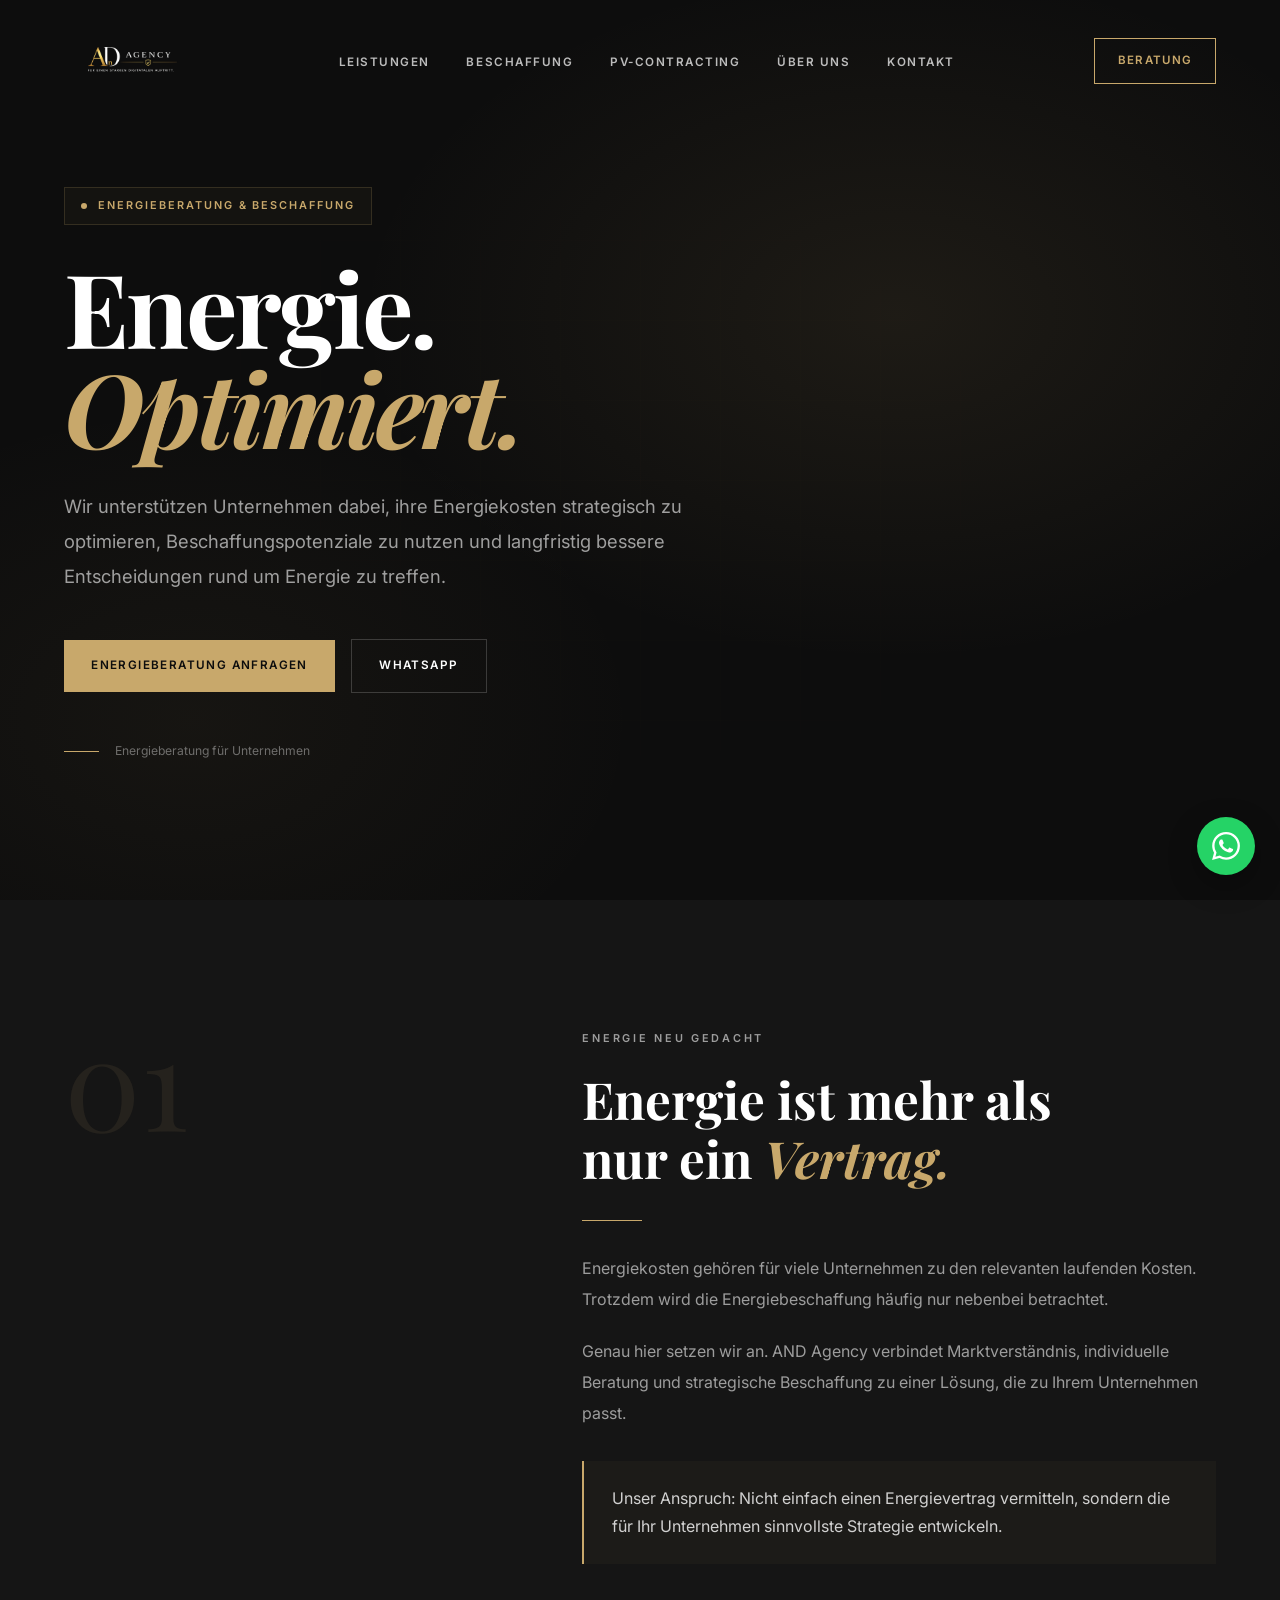
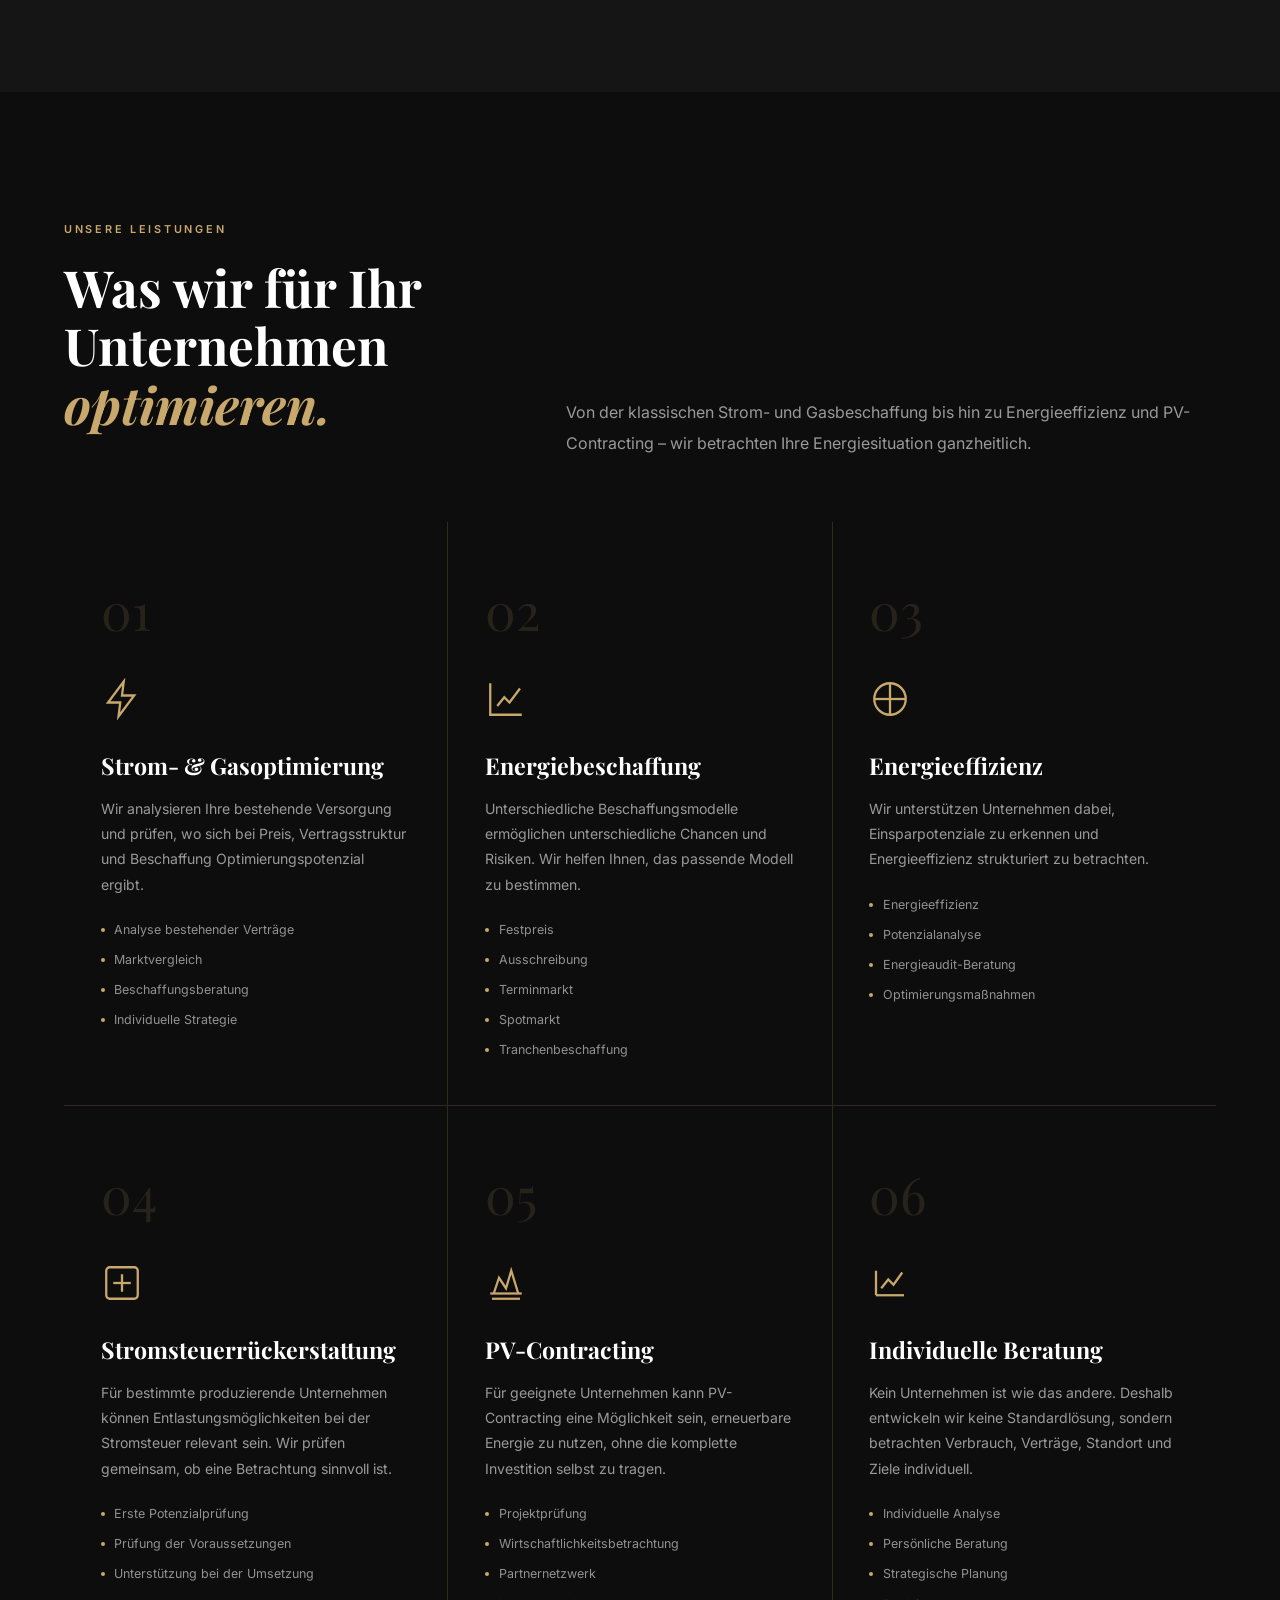
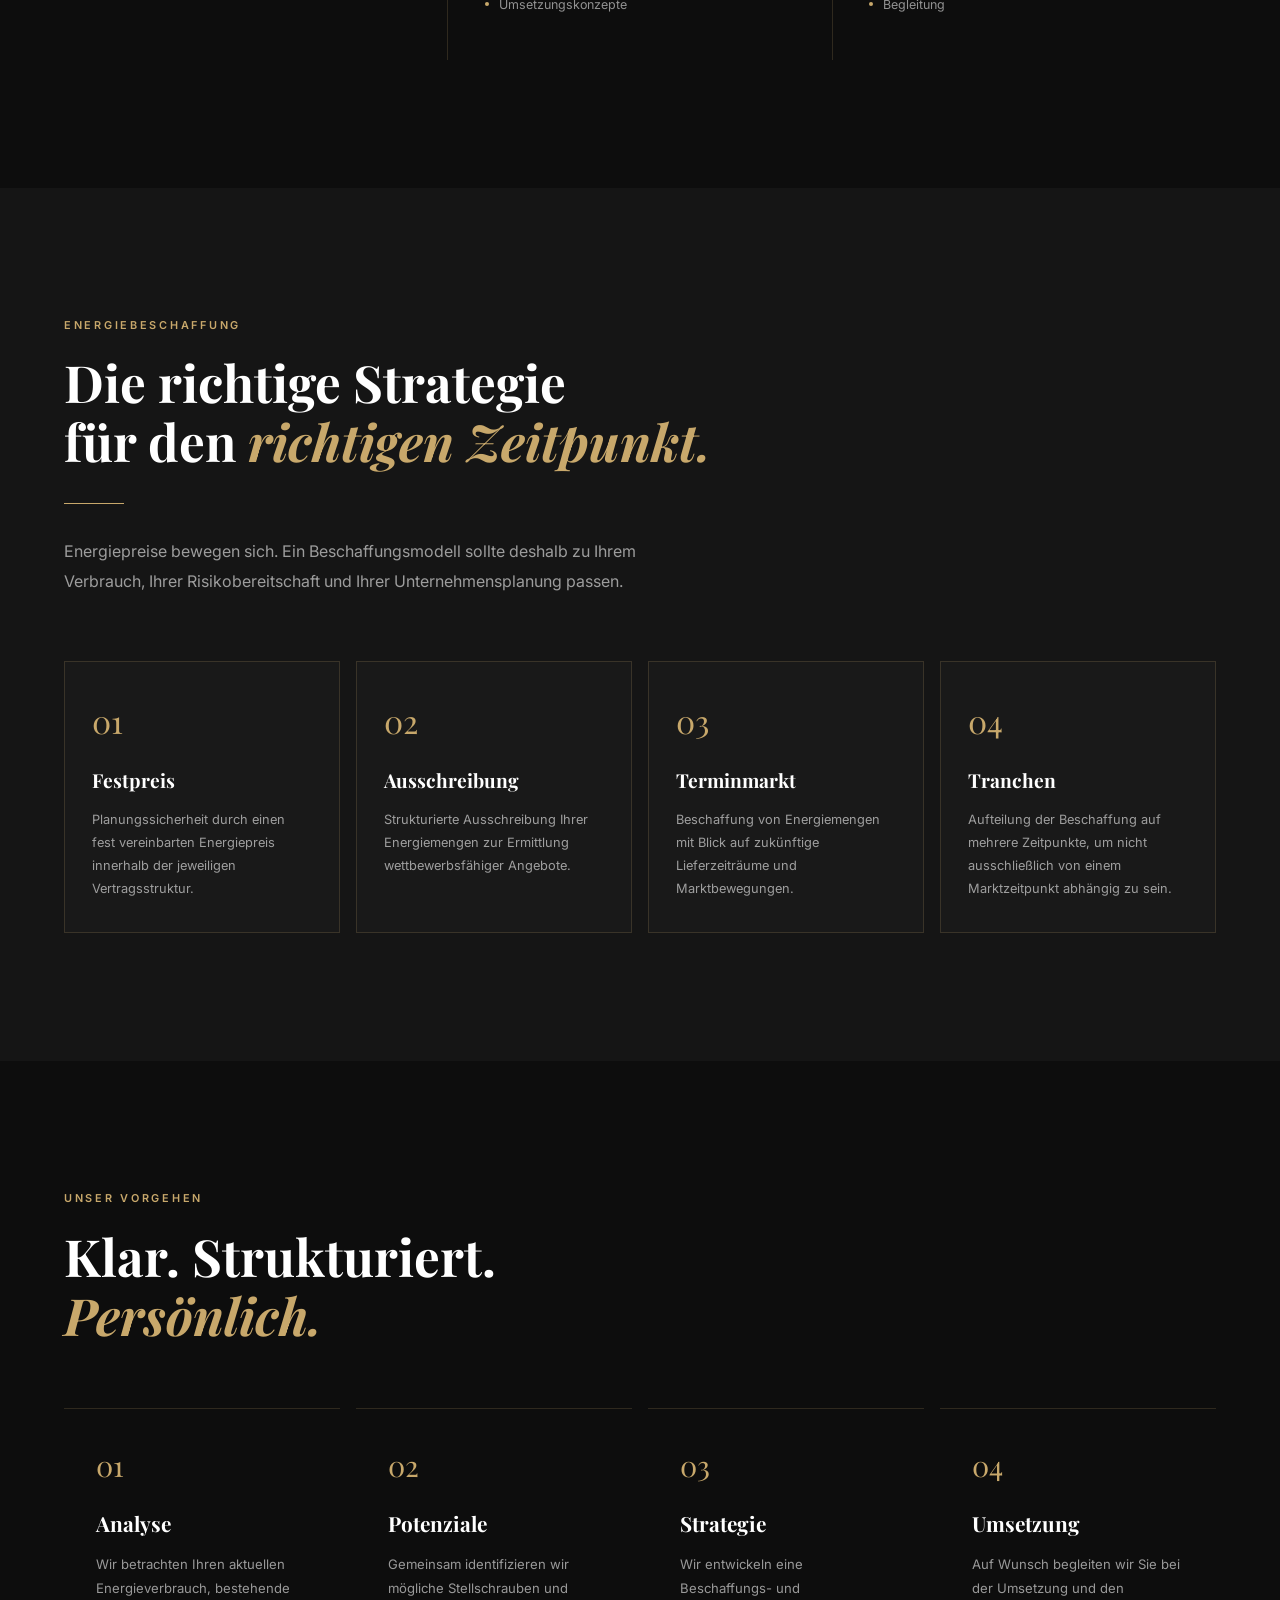
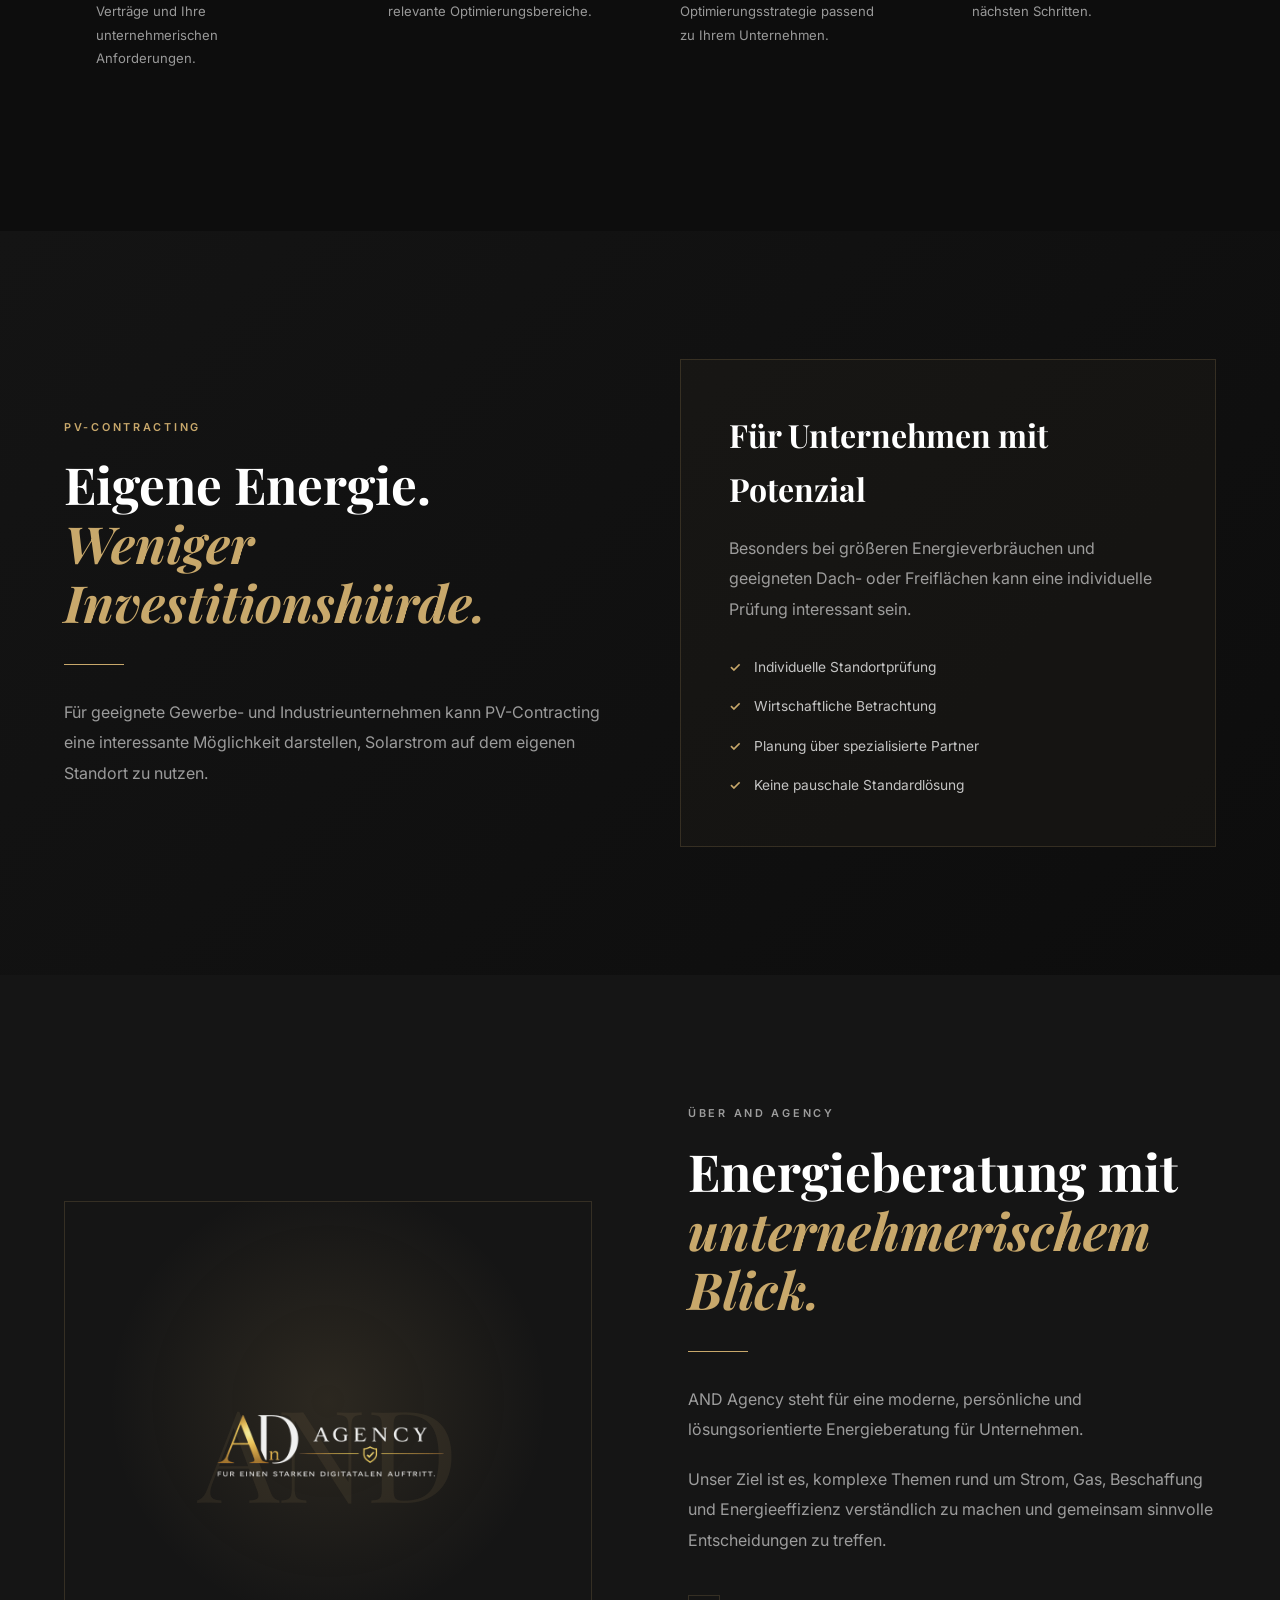
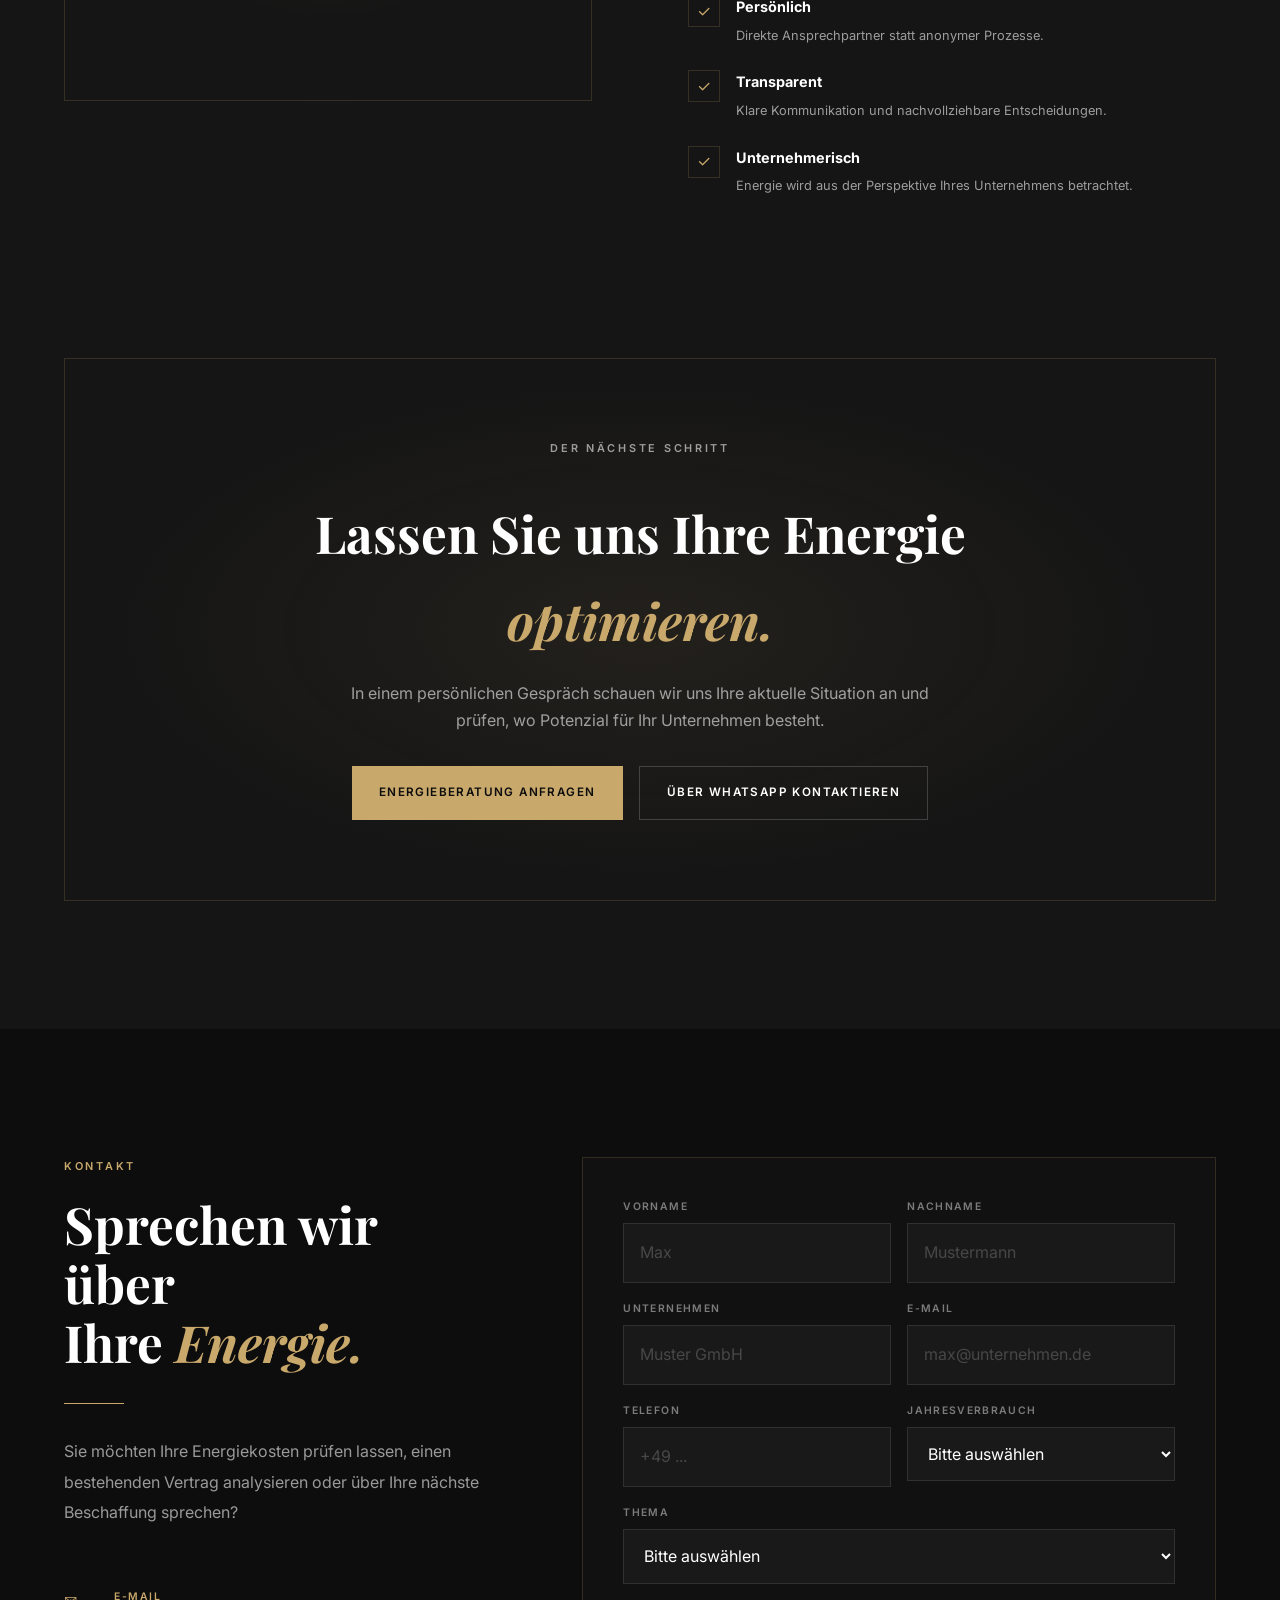
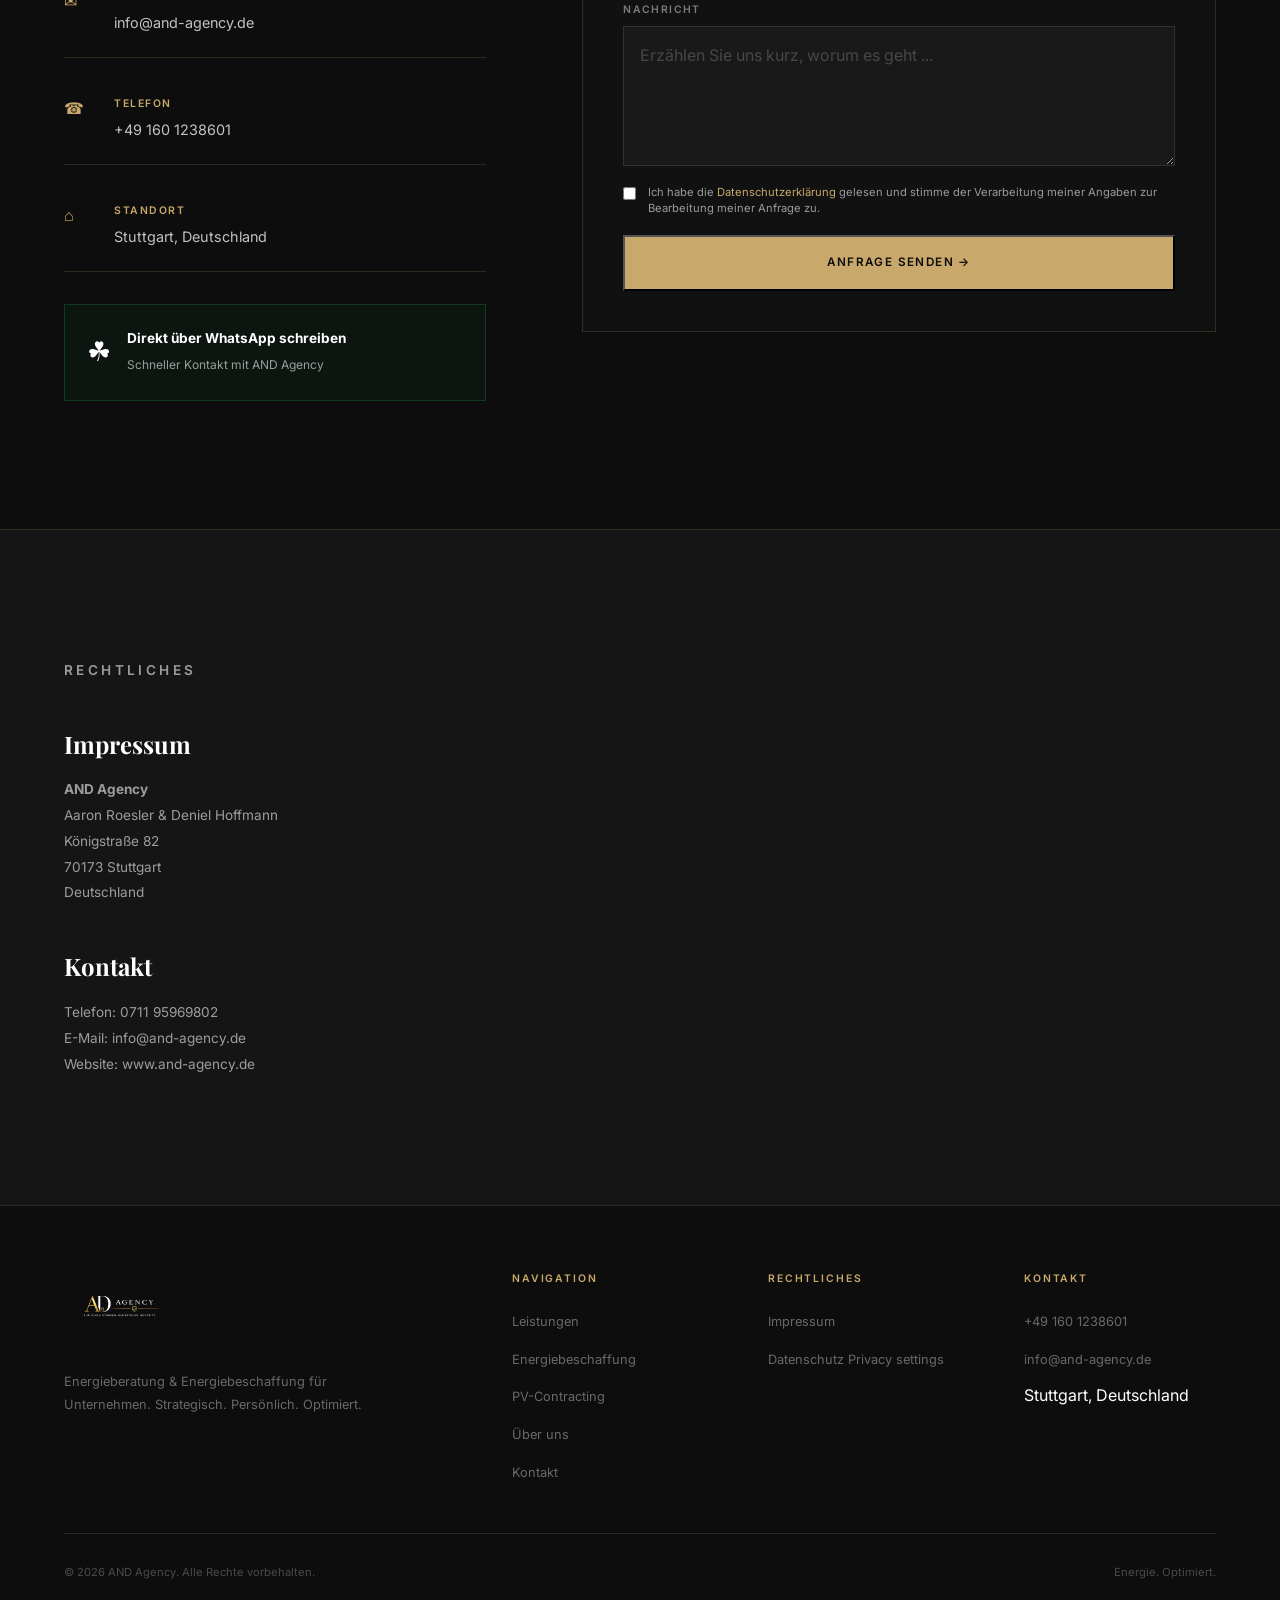
==== commit c1f79ce6: "Update index.html" ====
--- a/index.html
+++ b/index.html
@@ -2884,136 +2884,39 @@
       </p>
 
       <h2>
-        Impressum
-      </h2>
-
-      <p>
-        <strong>AND Agency</strong><br>
-        Aaron Roesler & Deniel Hoffmann<br>
-        Stuttgart, Deutschland
-      </p>
-
-      <h2>
-        Kontakt
-      </h2>
-
-      <p>
-        Telefon:
-        <a href="tel:+491601238601">
-          +49 160 1238601
-        </a>
-        <br>
-
-        E-Mail:
-        <a href="mailto:info@and-agency.de">
-          info@and-agency.de
-        </a>
-      </p>
-
-      <h2>
-        Hinweis
-      </h2>
-
-      <p>
-        Die auf dieser Website bereitgestellten Informationen dienen
-        der allgemeinen Information und ersetzen keine individuelle
-        rechtliche, steuerliche oder energiewirtschaftliche Beratung.
-      </p>
-
-      <p style="margin-top:1rem;">
-        <strong>
-          Hinweis: Die vollständigen gesetzlichen Pflichtangaben
-          sollten vor Veröffentlichung mit den tatsächlichen
-          Unternehmensdaten ergänzt bzw. geprüft werden.
-        </strong>
-      </p>
-
-    </div>
-
-  </div>
-
-</section>
-
-
-<!-- =========================================================
-     DATENSCHUTZ
-========================================================= -->
-
-<section
-  id="datenschutz"
-  class="legal"
->
-
-  <div class="container">
-
-    <div class="legal-content">
-
-      <p class="eyebrow">
-        Rechtliches
-      </p>
-
-      <h2>
-        Datenschutzerklärung
-      </h2>
-
-      <p>
-        Verantwortlicher für die Datenverarbeitung auf dieser
-        Website ist die AND Agency.
-      </p>
-
-      <h2>
-        Kontaktaufnahme
-      </h2>
-
-      <p>
-        Wenn Sie uns per E-Mail oder Kontaktformular kontaktieren,
-        verarbeiten wir die von Ihnen übermittelten Daten ausschließlich
-        zur Bearbeitung Ihrer Anfrage und für mögliche Anschlussfragen.
-      </p>
-
-      <h2>
-        Welche Daten werden verarbeitet?
-      </h2>
-
-      <p>
-        Je nach Art der Kontaktaufnahme können insbesondere Name,
-        Unternehmen, E-Mail-Adresse, Telefonnummer, Energieverbrauch
-        und die von Ihnen mitgeteilten Informationen verarbeitet werden.
-      </p>
-
-      <h2>
-        Ihre Rechte
-      </h2>
-
-      <ul>
-        <li>Recht auf Auskunft</li>
-        <li>Recht auf Berichtigung</li>
-        <li>Recht auf Löschung</li>
-        <li>Recht auf Einschränkung der Verarbeitung</li>
-        <li>Recht auf Datenübertragbarkeit</li>
-        <li>Recht auf Widerspruch</li>
-      </ul>
-
-      <h2>
-        Kontakt Datenschutz
-      </h2>
-
-      <p>
-        Bei Fragen zum Datenschutz:
-        <a href="mailto:info@and-agency.de">
-          info@and-agency.de
-        </a>
-      </p>
-
-      <p style="margin-top:1rem;">
-        <strong>
-          Hinweis: Diese Datenschutzerklärung ist eine Website-Basis
-          und sollte vor dem Livegang an die tatsächlich eingesetzten
-          Dienste (z. B. Hosting, Kontaktformular, Calendly,
-          Google-Dienste oder Analytics) angepasst werden.
-        </strong>
-      </p>
-
+  Impressum
+</h2>
+
+<p>
+  <strong>AND Agency</strong><br>
+  Aaron Roesler &amp; Deniel Hoffmann<br>
+  Königstraße 82<br>
+  70173 Stuttgart<br>
+  Deutschland
+</p>
+
+<h2>
+  Kontakt
+</h2>
+
+<p>
+  Telefon:
+  <a href="tel:+4971195969802">
+    0711 95969802
+  </a>
+  <br>
+
+  E-Mail:
+  <a href="mailto:info@and-agency.de">
+    info@and-agency.de
+  </a>
+  <br>
+
+  Website:
+  <a href="https://www.and-agency.de">
+    www.and-agency.de
+  </a>
+</p>
     </div>
 
   </div>
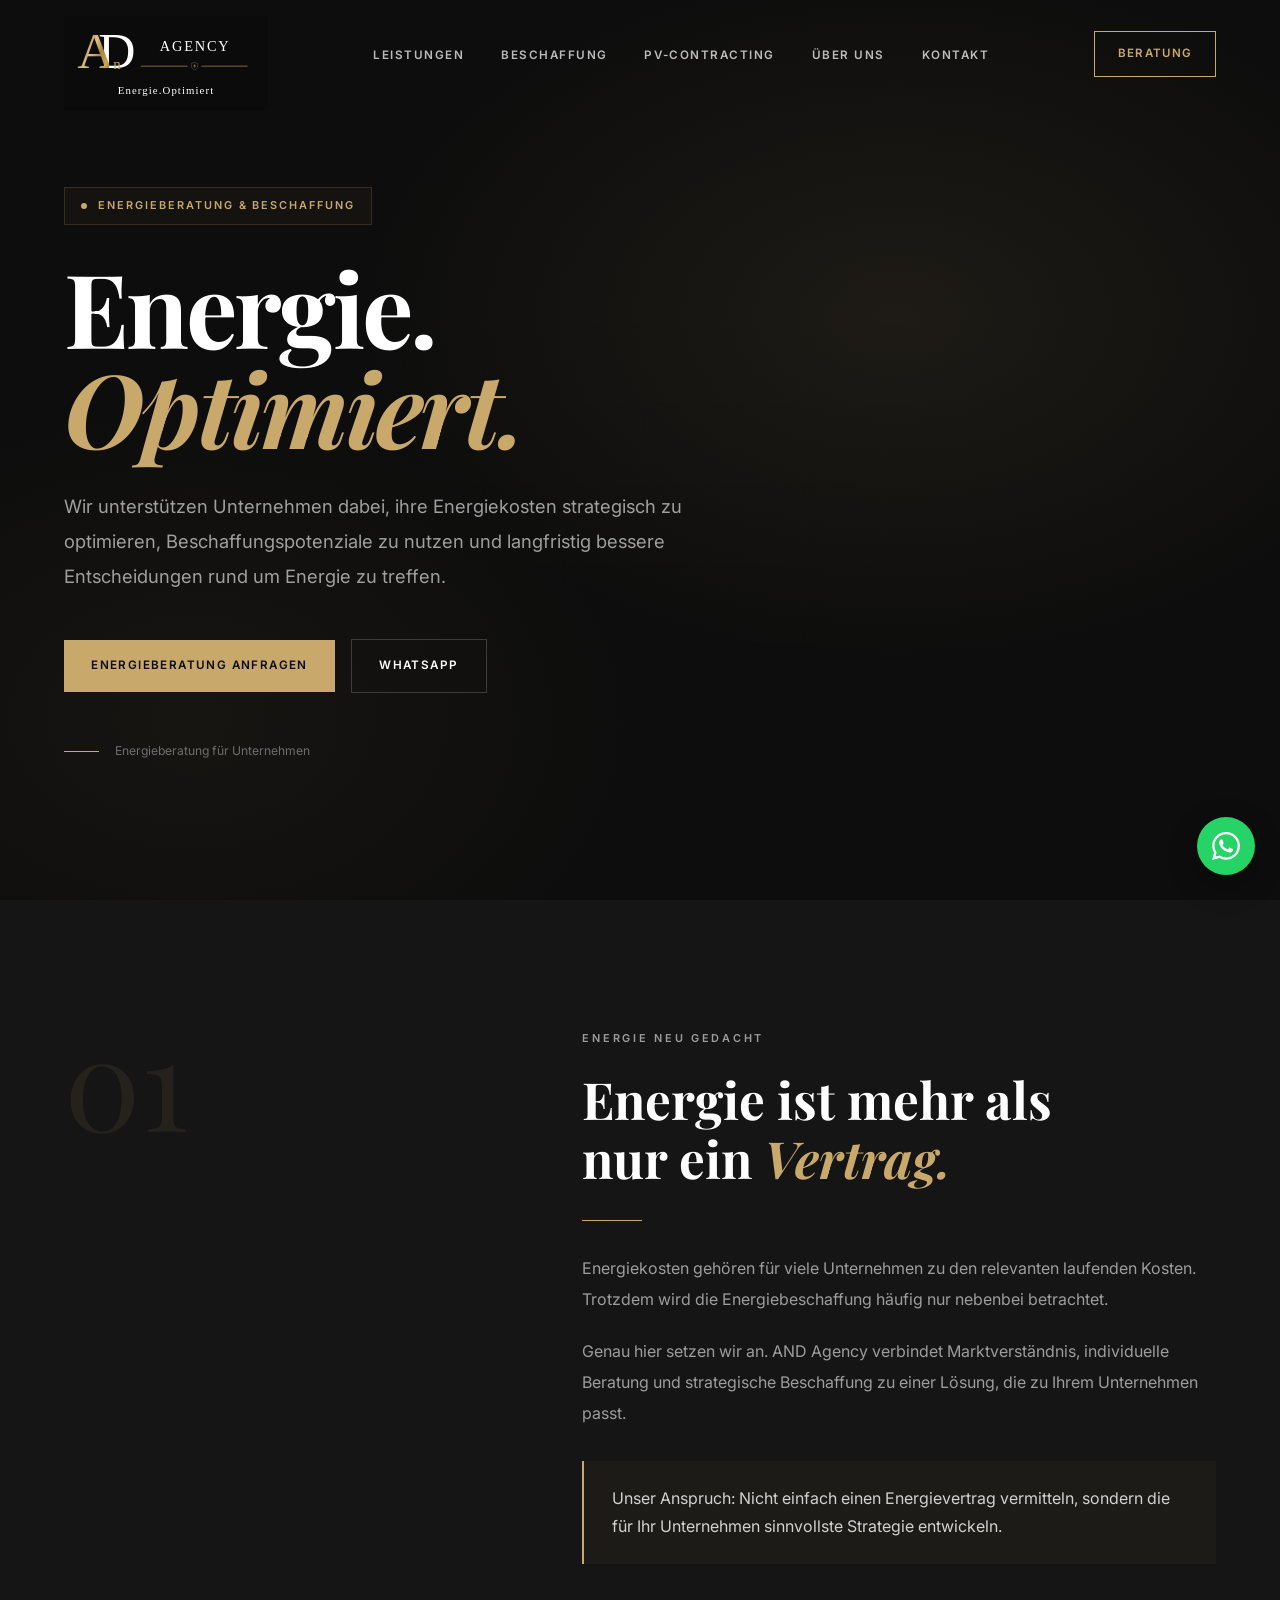
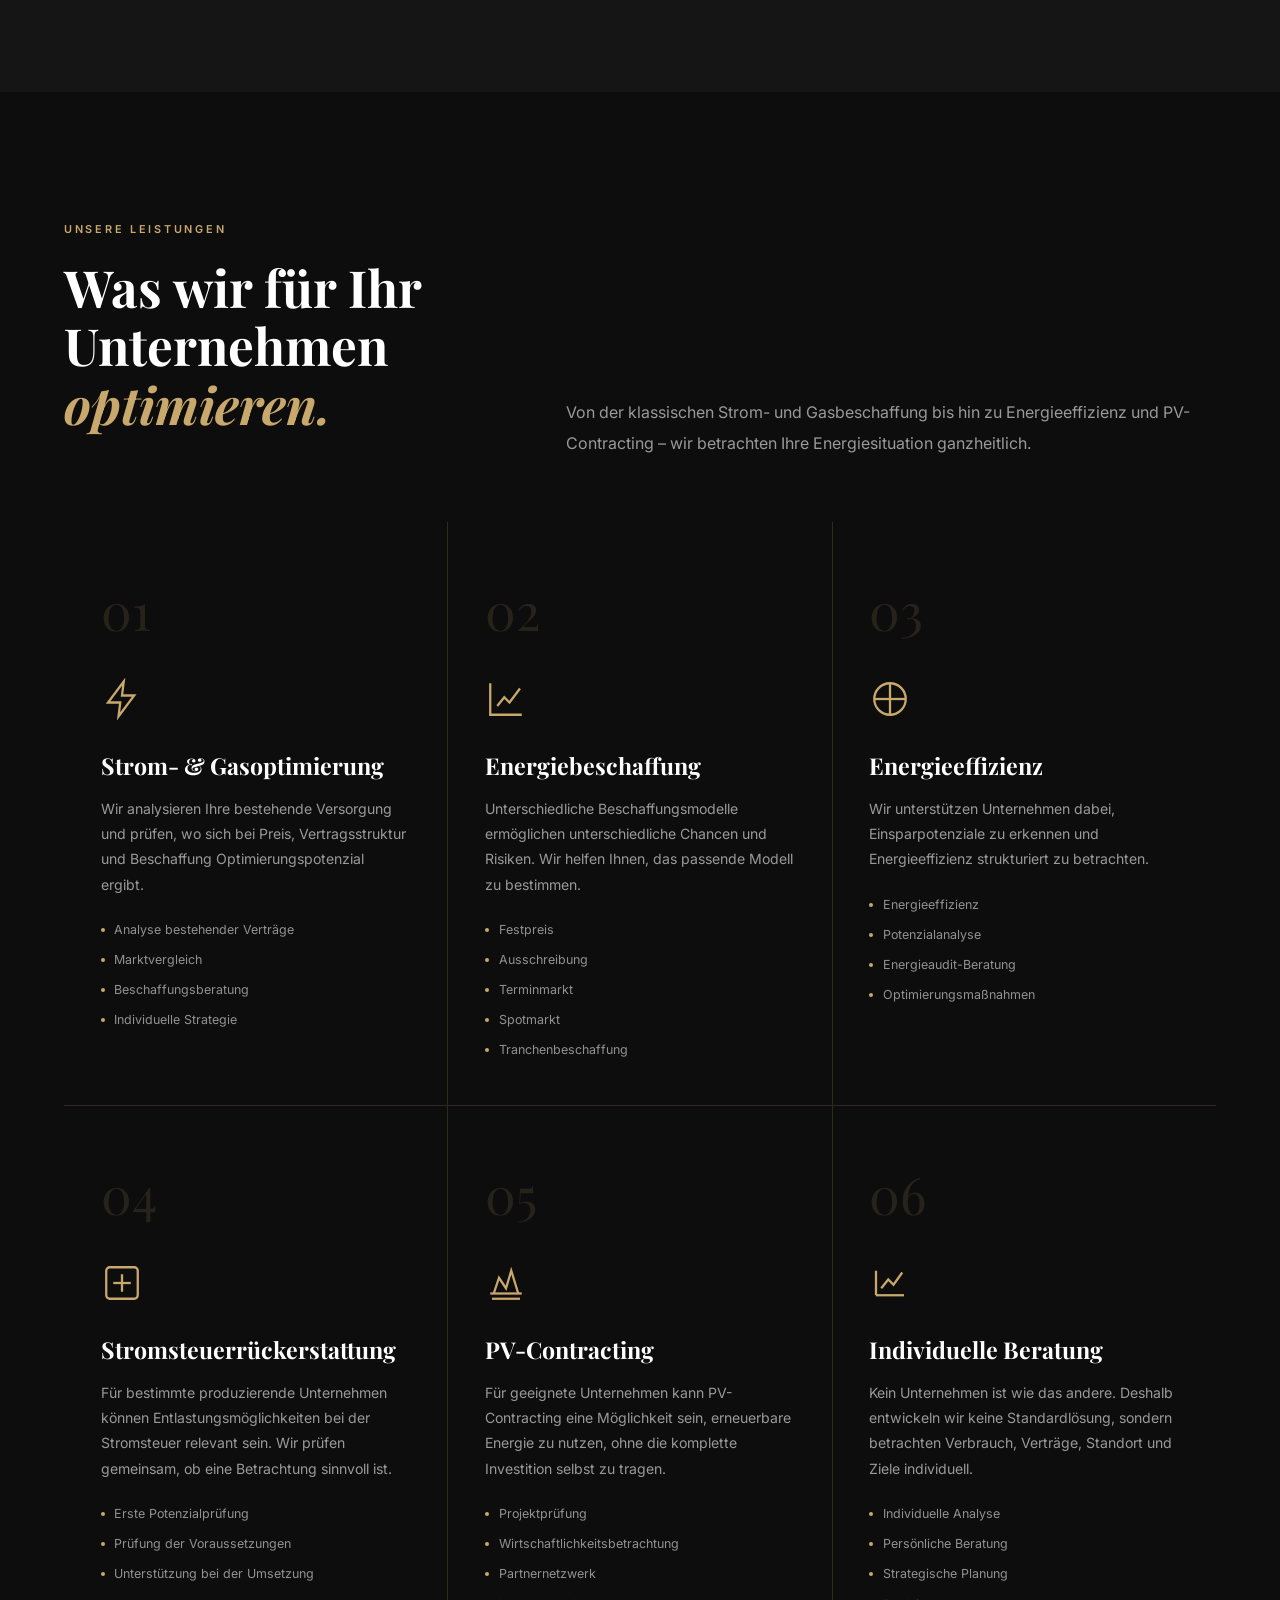
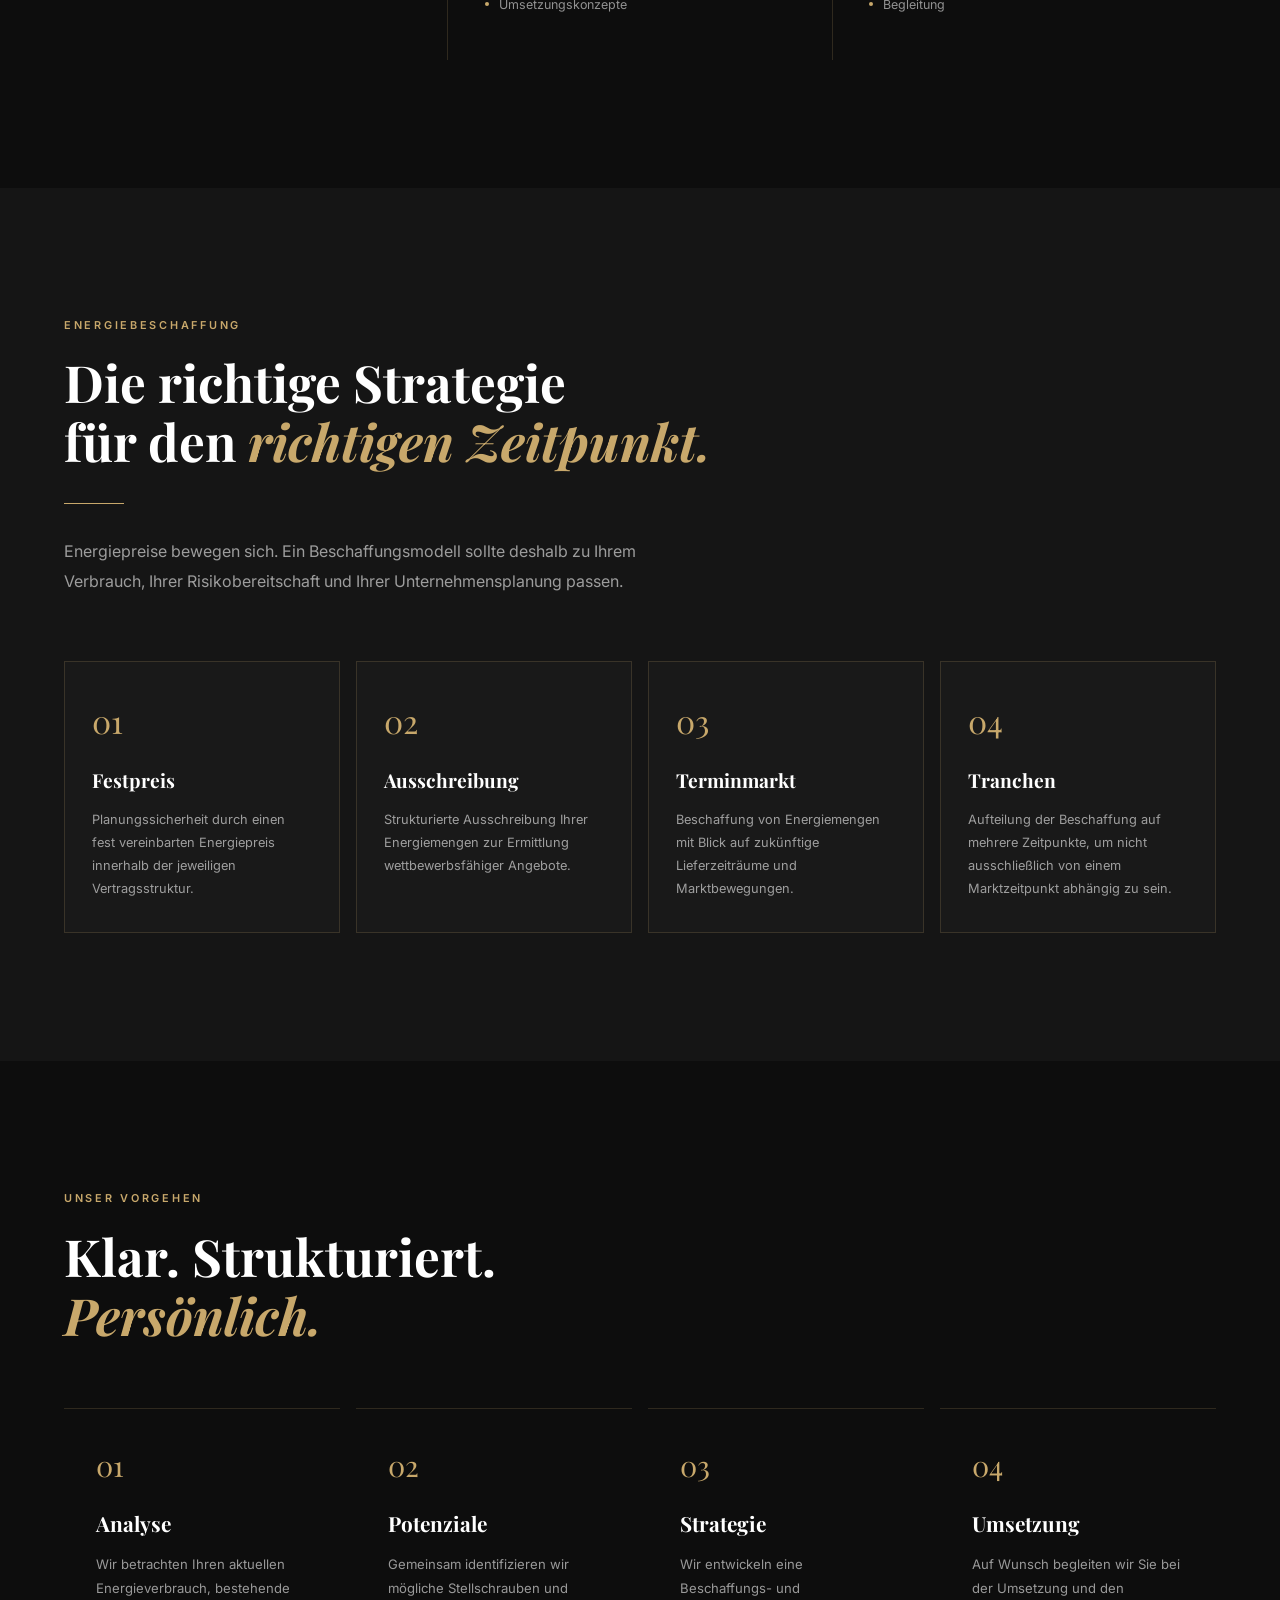
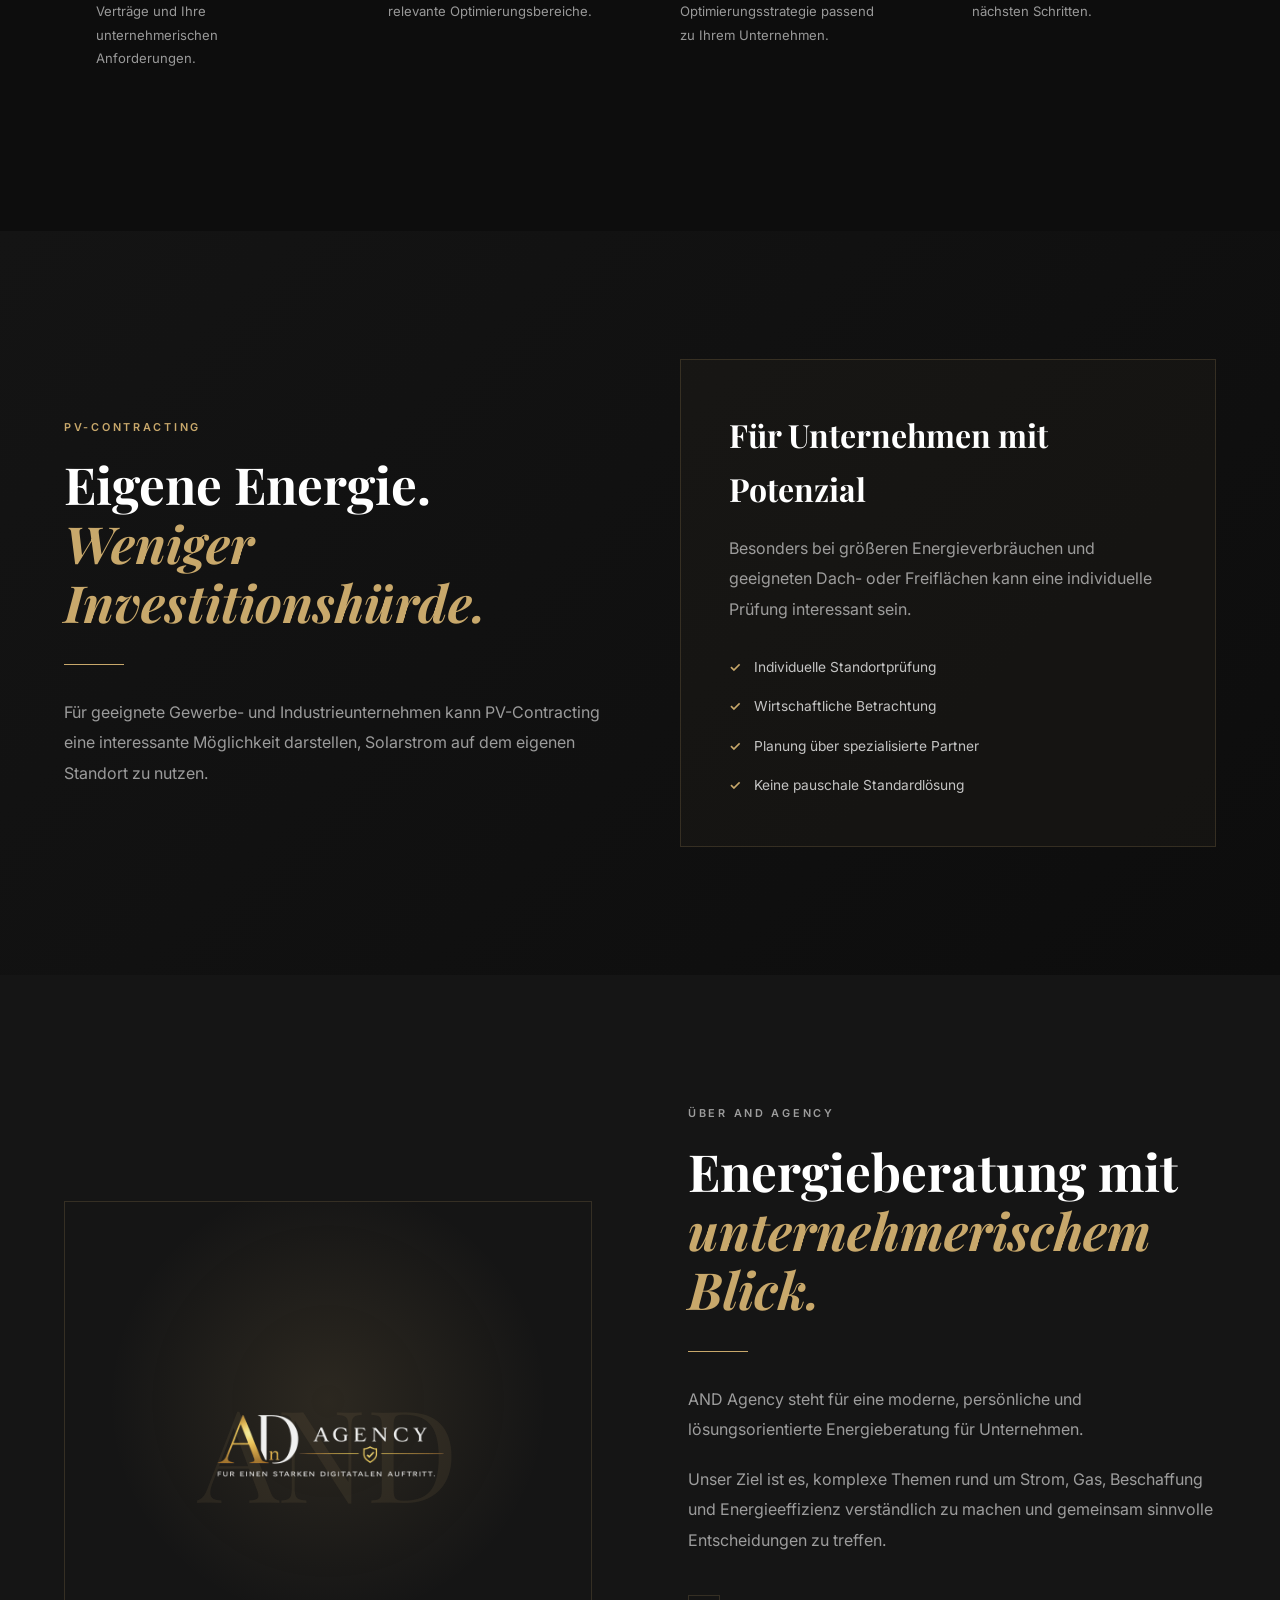
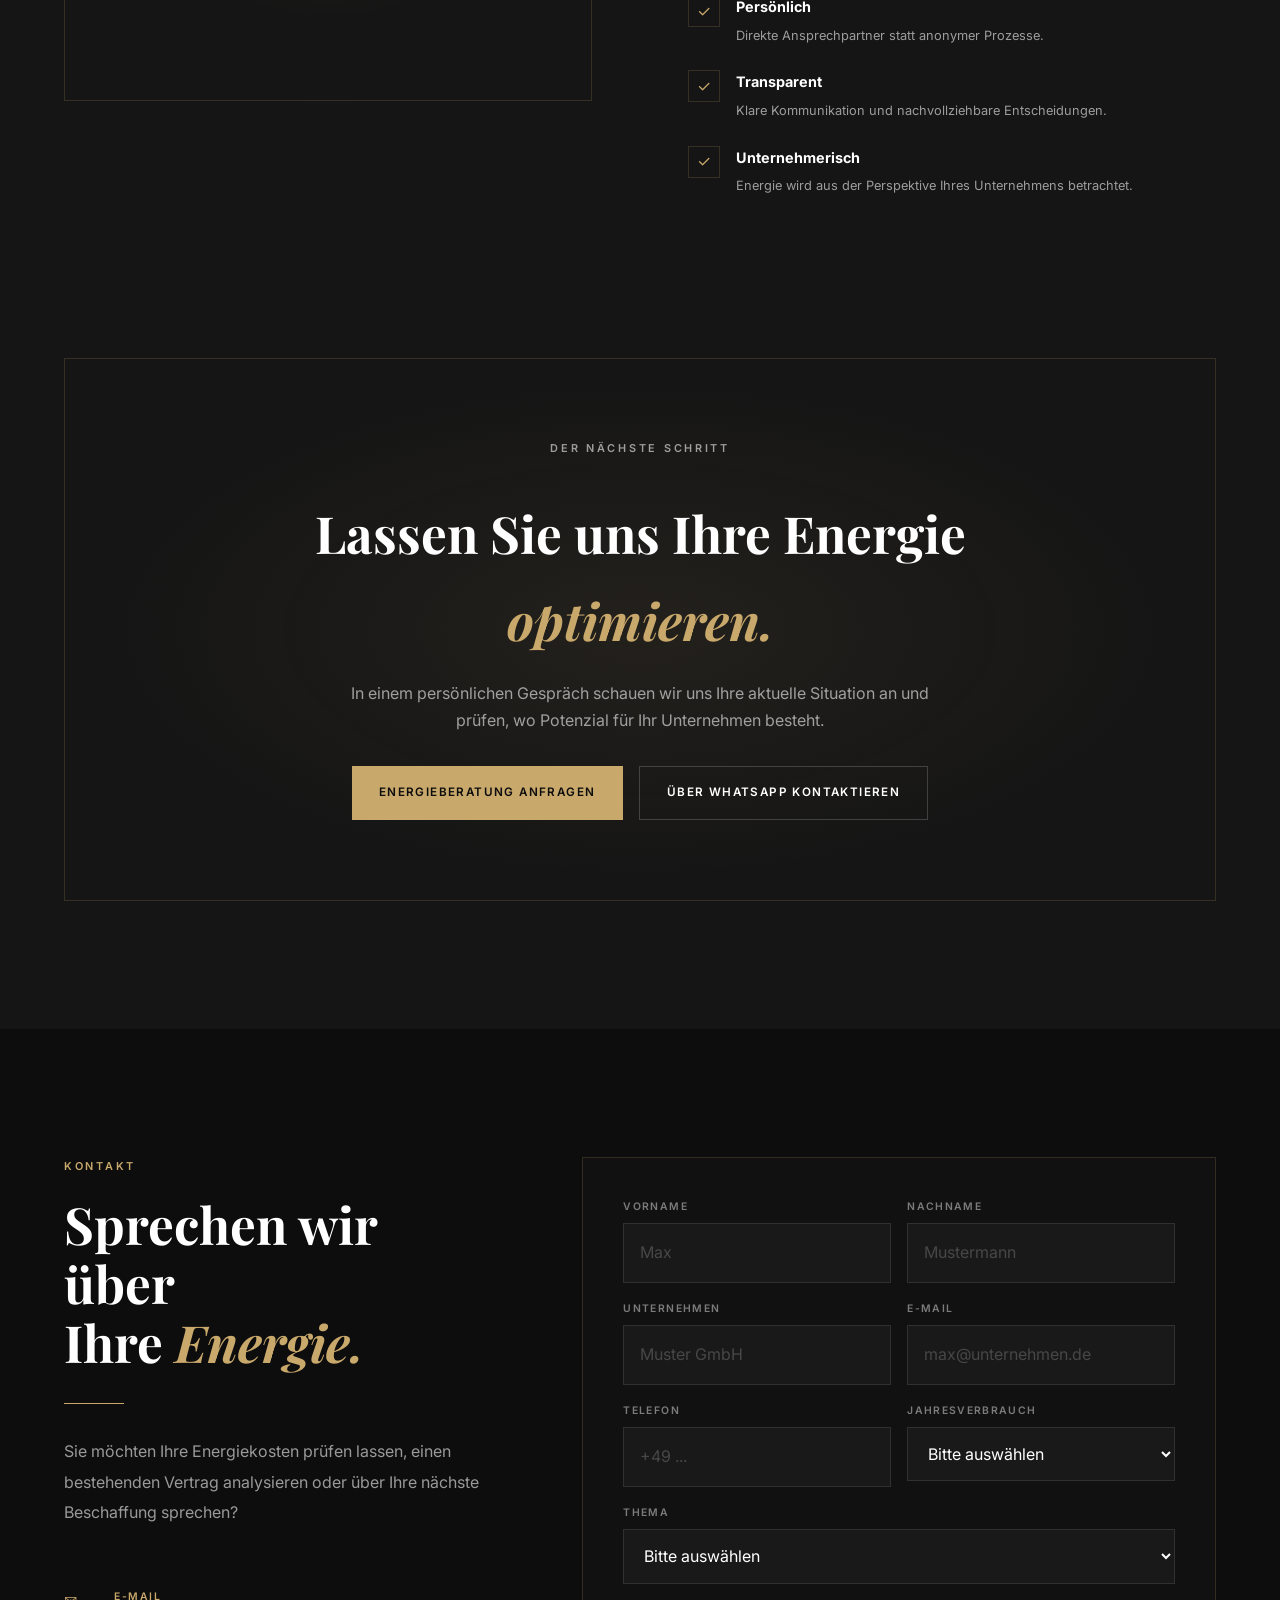
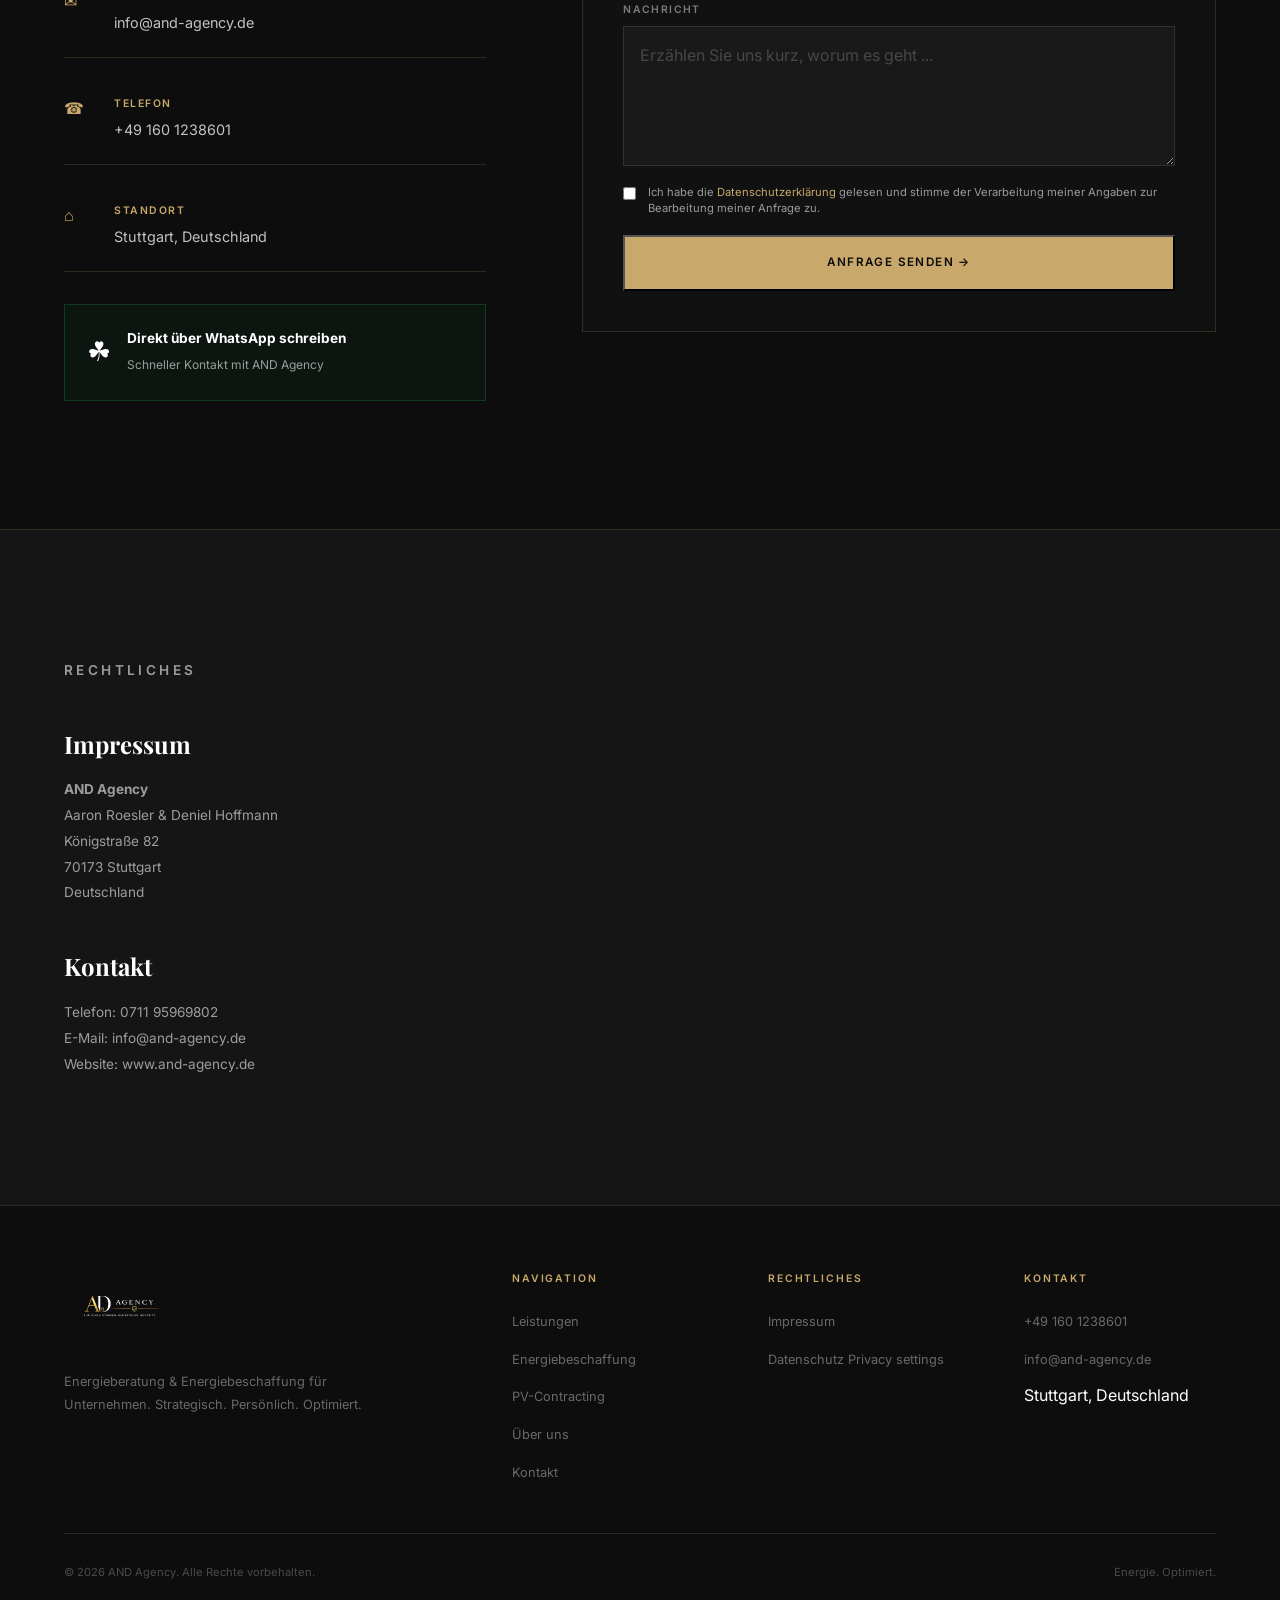
==== commit 8655fd17: "Update index.html" ====
--- a/index.html
+++ b/index.html
@@ -1,31 +1,33 @@
 <!DOCTYPE html>
 <html lang="de">
 <head>
-  <meta name="facebook-domain-verification" content="yjskyy716r5al3s9eonnuqzv3mqfjs" />  <meta charset="UTF-8">
-
+  <meta name="facebook-domain-verification" content="yjskyy716r5al3s9eonnuqzv3mqfjs" />  
+  <meta charset="UTF-8">
+  <link rel="stylesheet" href="/and-logo.css">  
+  
   <script id="Cookiebot" src="https://consent.cookiebot.com/uc.js" data-cbid="b508d323-7251-4546-893b-2a08862531ed" data-blockingmode="auto" type="text/javascript"></script>
 
   <meta name="viewport" content="width=device-width, initial-scale=1.0">
 
-  <title>AND Agency – Energie. Optimiert.</title>
-
-  <meta
-    name="description"
-    content="AND Agency – Energieberatung und Energiebeschaffung für Unternehmen. Strom, Gas, Energieeffizienz, Stromsteuerrückerstattung und PV-Contracting."
-  >
-
-  <meta name="robots" content="index, follow">
-  <meta name="theme-color" content="#0D0D0D">
-
-  <link rel="canonical" href="https://and-agency.de/">
-
-  <meta property="og:title" content="AND Agency – Energie. Optimiert.">
-  <meta
-    property="og:description"
-    content="Energieberatung & Beschaffung für Unternehmen."
-  >
-  <meta property="og:type" content="website">
-  <meta property="og:url" content="https://and-agency.de/">
+  <title>Gewerbestrom & Energieberatung für Unternehmen | AnD Agency</title>
+
+<meta
+  name="description"
+  content="Gewerbestrom vergleichen, Energiekosten optimieren und Energielösungen finden. AnD Agency unterstützt Unternehmen bei Strom, Gas, Energieeffizienz und PV-Contracting."
+>
+
+<meta name="robots" content="index, follow">
+<meta name="theme-color" content="#0D0D0D">
+
+<link rel="canonical" href="https://www.and-agency.de/">
+
+<meta property="og:title" content="Gewerbestrom & Energieberatung für Unternehmen | AnD Agency">
+<meta
+  property="og:description"
+  content="Gewerbestrom vergleichen, Energiekosten optimieren und passende Energielösungen für Unternehmen finden."
+>
+<meta property="og:type" content="website">
+<meta property="og:url" content="https://www.and-agency.de/">
 
   <link rel="preconnect" href="https://fonts.googleapis.com">
   <link rel="preconnect" href="https://fonts.gstatic.com" crossorigin>
@@ -1662,11 +1664,33 @@
 <nav id="navbar">
 
   <a href="#hero" class="nav-logo">
-    <img
-      src="795B305C-2494-44F8-8B59-2EC5C0659FEC.png"
-      alt="AND Agency"
-    >
-  </a>
+  <div class="and-logo-slot and-logo-slot--nav">
+    <div class="and-logo" role="img" aria-label="AND Agency – Energie.Optimiert">
+      <div class="and-logo__main">
+        <div class="and-logo__symbol">
+          <span class="and-logo__a">A</span>
+          <span class="and-logo__d-wrap">
+            <span class="and-logo__d">D</span>
+            <span class="and-logo__d-cut"></span>
+            <span class="and-logo__n">n</span>
+          </span>
+        </div>
+        <div class="and-logo__agency-block">
+          <div class="and-logo__agency">AGENCY</div>
+          <div class="and-logo__rule">
+            <span class="and-logo__rule-line"></span>
+            <svg class="and-logo__shield" viewBox="0 0 32 36" aria-hidden="true">
+              <path d="M16 2 L29 7 V17 C29 25 23 31 16 34 C9 31 3 25 3 17 V7 Z" fill="none" stroke="#C6A45C" stroke-width="1.5"/>
+              <path d="M18 8 L11 19 H16 L14 27 L22 16 H17 Z" fill="#C6A45C"/>
+            </svg>
+            <span class="and-logo__rule-line"></span>
+          </div>
+        </div>
+      </div>
+      <div class="and-logo__claim">Energie.Optimiert</div>
+    </div>
+  </div>
+</a>
 
   <ul class="nav-links">
     <li><a href="#leistungen">Leistungen</a></li>
@@ -2833,9 +2857,9 @@
 
           <span>
             Ich habe die
-            <a href="#datenschutz">
-              Datenschutzerklärung
-            </a>
+            <a href="/datenschutz.html">
+  Datenschutzerklärung
+</a>
             gelesen und stimme der Verarbeitung meiner Angaben
             zur Bearbeitung meiner Anfrage zu.
           </span>
--- a/and-logo.css
+++ b/and-logo.css
@@ -0,0 +1,215 @@
+
+.and-logo-slot {
+  display: block;
+  position: relative;
+  flex: 0 0 auto;
+  overflow: visible;
+}
+
+.and-logo {
+  display: inline-block;
+  width: 340px;
+  box-sizing: border-box;
+  padding: 20px 22px 17px;
+  background: #0B0B0B;
+  color: #fff;
+  font-family: Arial, sans-serif;
+  transform-origin: top left;
+}
+
+.and-logo__main {
+  display: flex;
+  align-items: center;
+  gap: 0;
+}
+
+.and-logo__symbol {
+  display: flex;
+  align-items: center;
+  flex: 0 0 auto;
+  font-family: Georgia, serif;
+  font-size: 86px;
+  line-height: .9;
+  letter-spacing: -9px;
+}
+
+.and-logo__a {
+  position: relative;
+  z-index: 2;
+  background: linear-gradient(115deg, #88652F 0%, #B99450 28%, #DCC184 48%, #A98543 66%, #C6A45C 85%, #8D6B35 100%);
+  background-clip: text;
+  -webkit-background-clip: text;
+  color: transparent;
+  filter: drop-shadow(0 0 1.5px rgba(198,164,92,.12));
+}
+
+.and-logo__d-wrap {
+  position: relative;
+  display: inline-block;
+  margin-left: -18px;
+  color: #fff;
+  z-index: 1;
+  letter-spacing: 0;
+}
+
+.and-logo__d {
+  display: block;
+}
+
+.and-logo__d-cut {
+  position: absolute;
+  width: 13px;
+  height: 8px;
+  right: -1px;
+  bottom: 1px;
+  background: #0B0B0B;
+}
+
+.and-logo__n {
+  position: absolute;
+  left: 25px;
+  bottom: 5px;
+  color: #C6A45C;
+  font-family: Georgia, serif;
+  font-size: 25px;
+  line-height: 1;
+}
+
+.and-logo__agency-block {
+  flex: 1;
+  min-width: 0;
+  margin-left: -3px;
+  padding-top: 4px;
+}
+
+.and-logo__agency {
+  text-align: center;
+  font-family: "Didot", "Bodoni 72", "Bodoni MT", "Times New Roman", serif;
+  font-size: 24px;
+  font-weight: 400;
+  letter-spacing: 3px;
+  padding-left: 3px;
+  color: #fff;
+  white-space: nowrap;
+}
+
+.and-logo__rule {
+  display: flex;
+  align-items: center;
+  justify-content: center;
+  gap: 5px;
+  width: 88%;
+  margin: 5px auto 0;
+}
+
+.and-logo__rule-line {
+  flex: 1;
+  height: 1px;
+  background: #C6A45C;
+}
+
+.and-logo__shield {
+  display: block;
+  flex: 0 0 13px;
+  width: 13px;
+  height: 15px;
+  opacity: .8;
+}
+
+.and-logo__claim {
+  margin-top: 12px;
+  text-align: center;
+  font-family: Georgia, serif;
+  font-size: 18px;
+  letter-spacing: 1.8px;
+  color: #fff;
+  white-space: nowrap;
+}
+
+.and-logo-slot--nav {
+  width: 204px;
+  height: 76px;
+}
+
+.and-logo-slot--nav .and-logo {
+  transform: scale(.6);
+}
+
+.and-logo-slot--about {
+  width: 100%;
+  height: 140px;
+  display: flex;
+  align-items: center;
+  justify-content: center;
+}
+
+.and-logo-slot--about .and-logo {
+  transform: scale(.72);
+  transform-origin: center center;
+}
+
+.and-logo-slot--footer {
+  width: 170px;
+  height: 64px;
+  margin-bottom: 1rem;
+}
+
+.and-logo-slot--footer .and-logo {
+  transform: scale(.5);
+}
+
+.and-logo-slot--compact {
+  width: 175px;
+  height: 65px;
+}
+
+.and-logo-slot--compact .and-logo {
+  transform: scale(.515);
+}
+
+.and-logo-slot--thankyou {
+  width: 205px;
+  height: 77px;
+  max-width: 100%;
+}
+
+.and-logo-slot--thankyou .and-logo {
+  transform: scale(.6);
+}
+
+@media (max-width: 600px) {
+  .and-logo-slot--nav {
+    width: 128px;
+    height: 49px;
+  }
+
+  .and-logo-slot--nav .and-logo {
+    transform: scale(.376);
+  }
+
+  .and-logo-slot--compact {
+    width: 112px;
+    height: 43px;
+  }
+
+  .and-logo-slot--compact .and-logo {
+    transform: scale(.33);
+  }
+
+  .and-logo-slot--thankyou {
+    width: 190px;
+    height: 72px;
+  }
+
+  .and-logo-slot--thankyou .and-logo {
+    transform: scale(.56);
+  }
+
+  .and-logo-slot--about {
+    height: 112px;
+  }
+
+  .and-logo-slot--about .and-logo {
+    transform: scale(.58);
+  }
+}
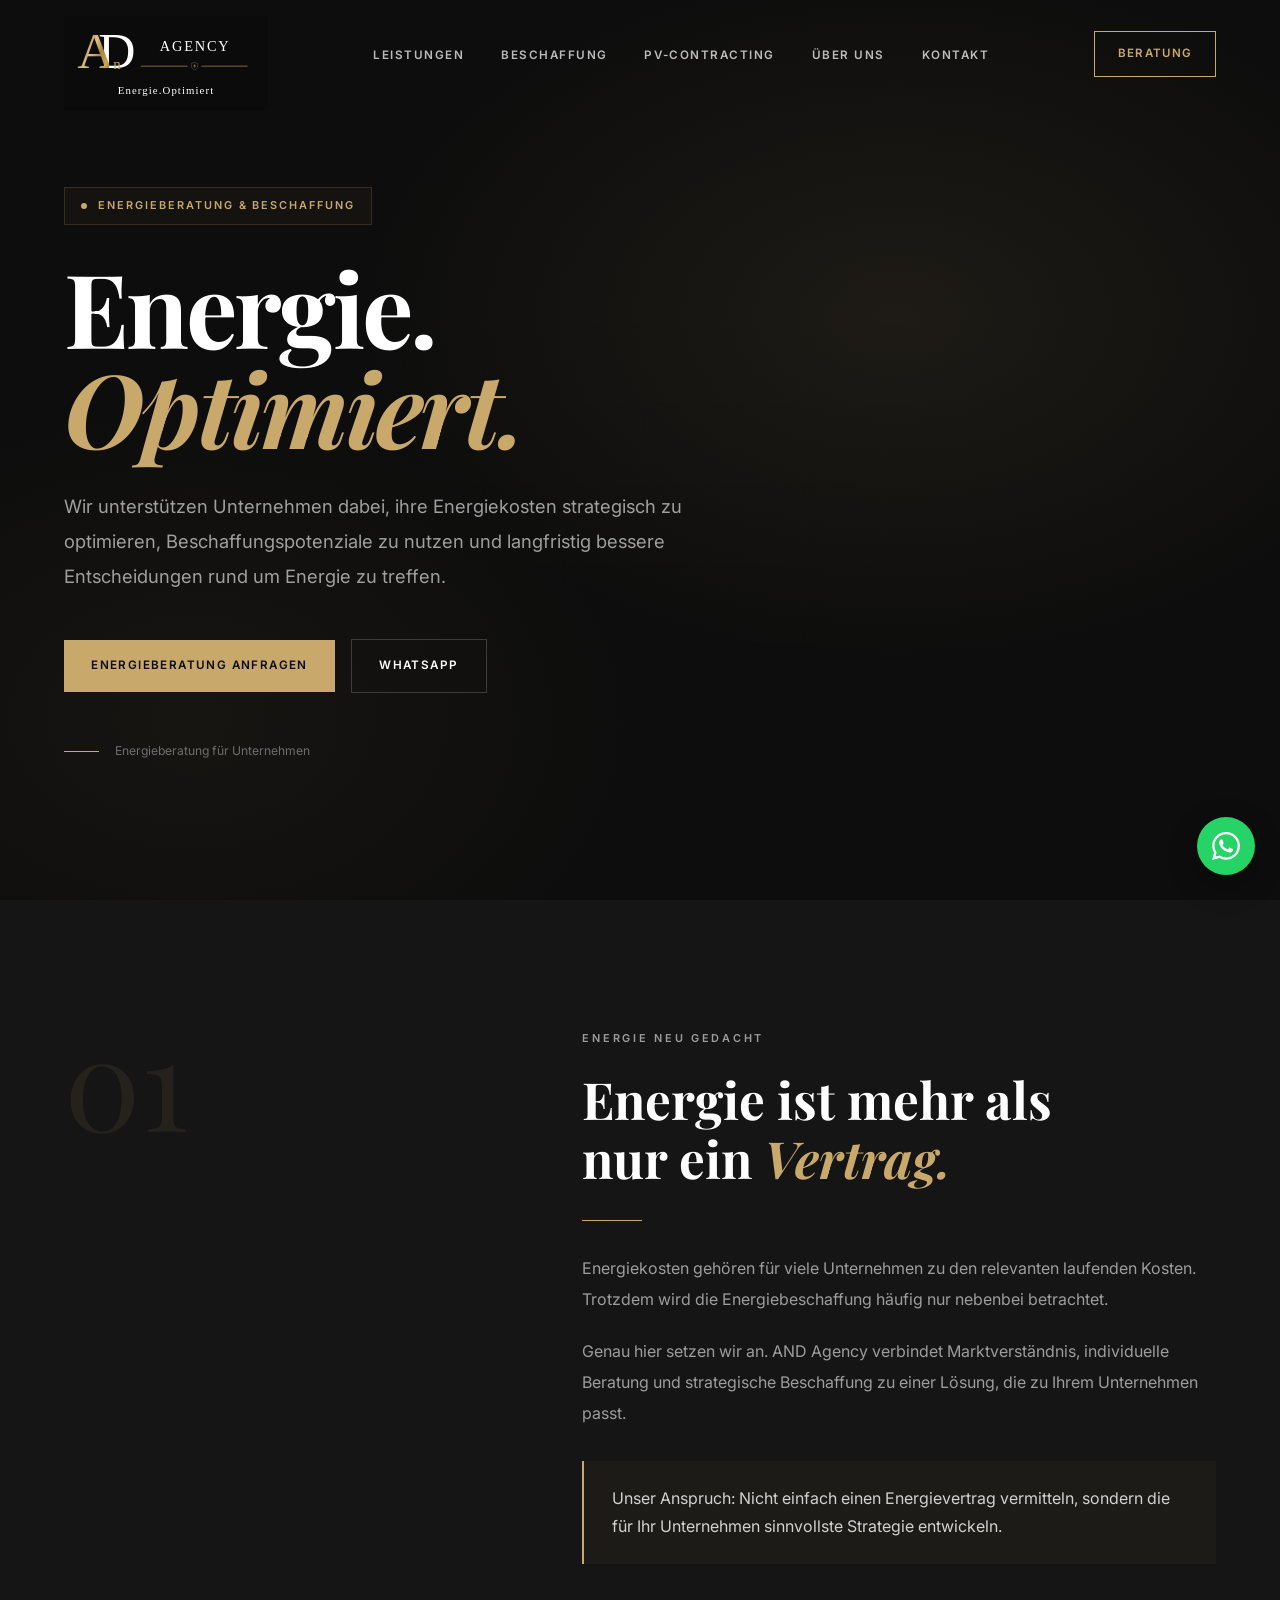
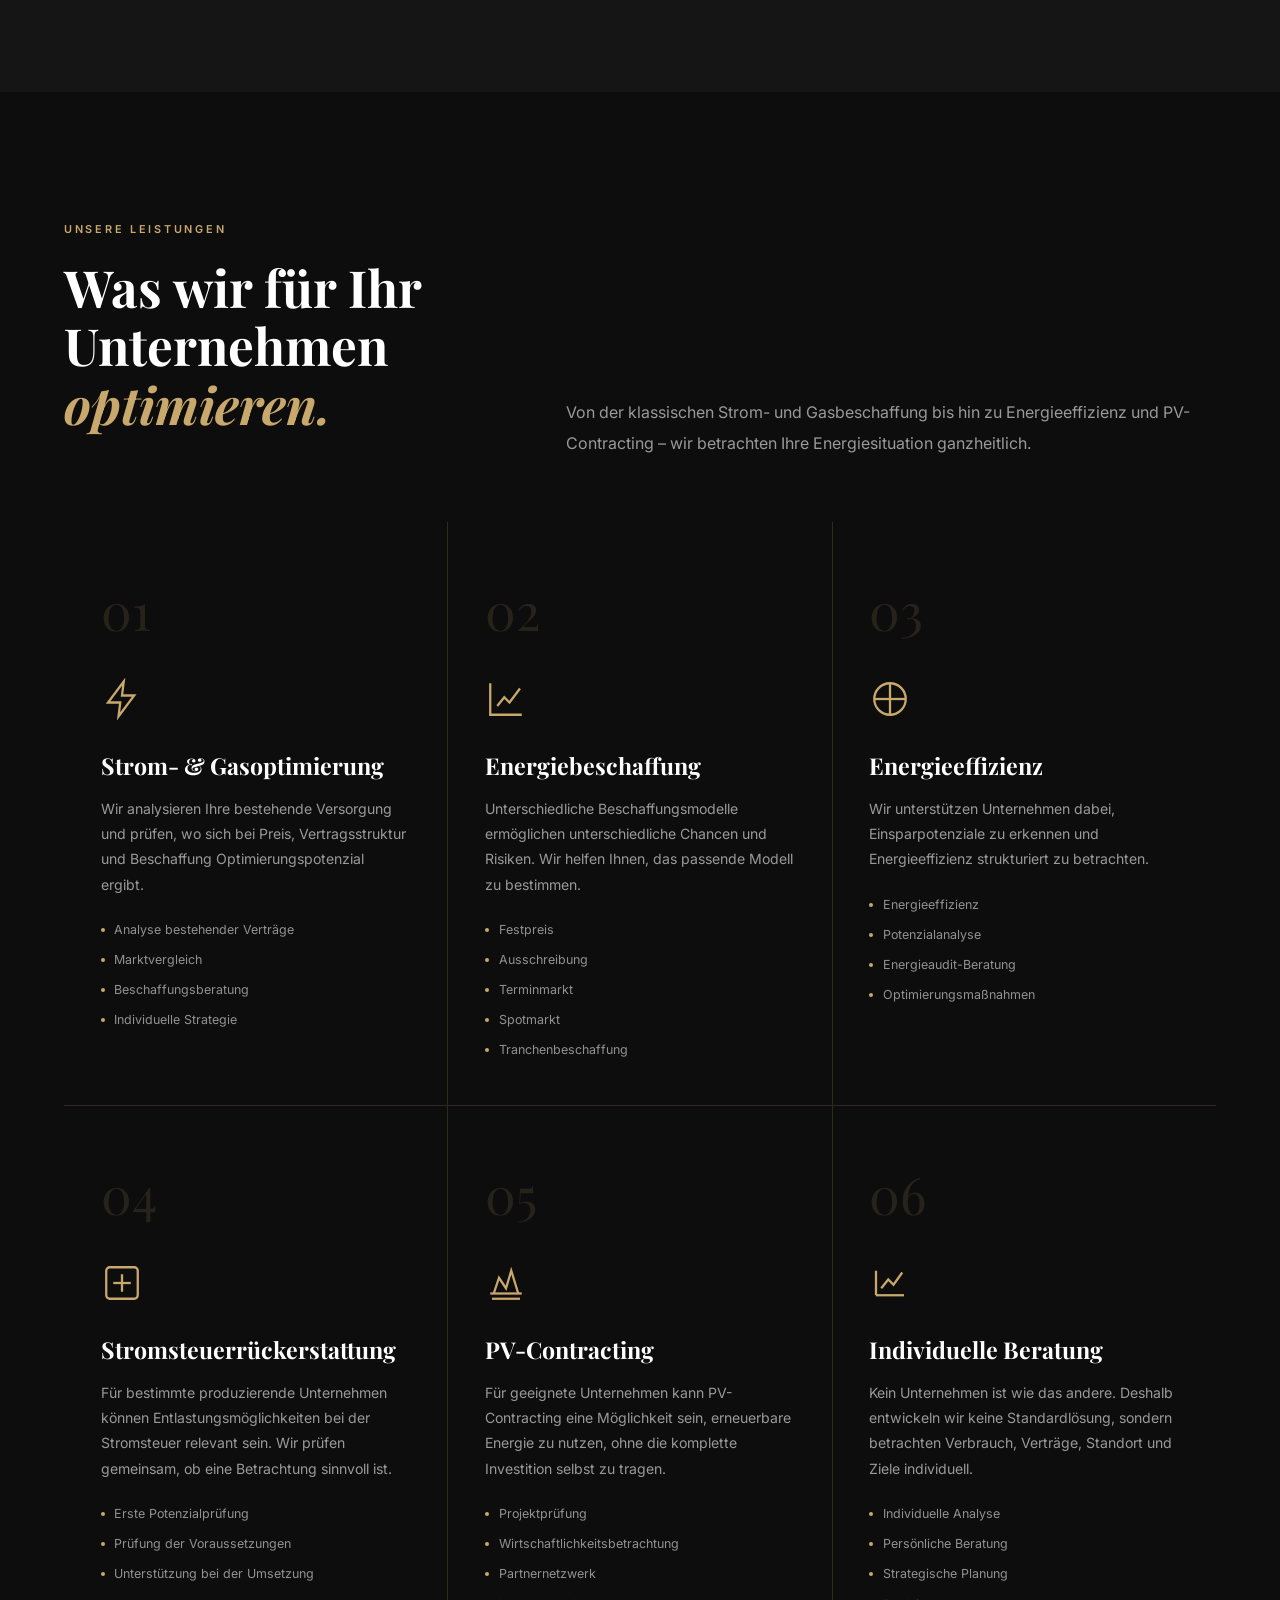
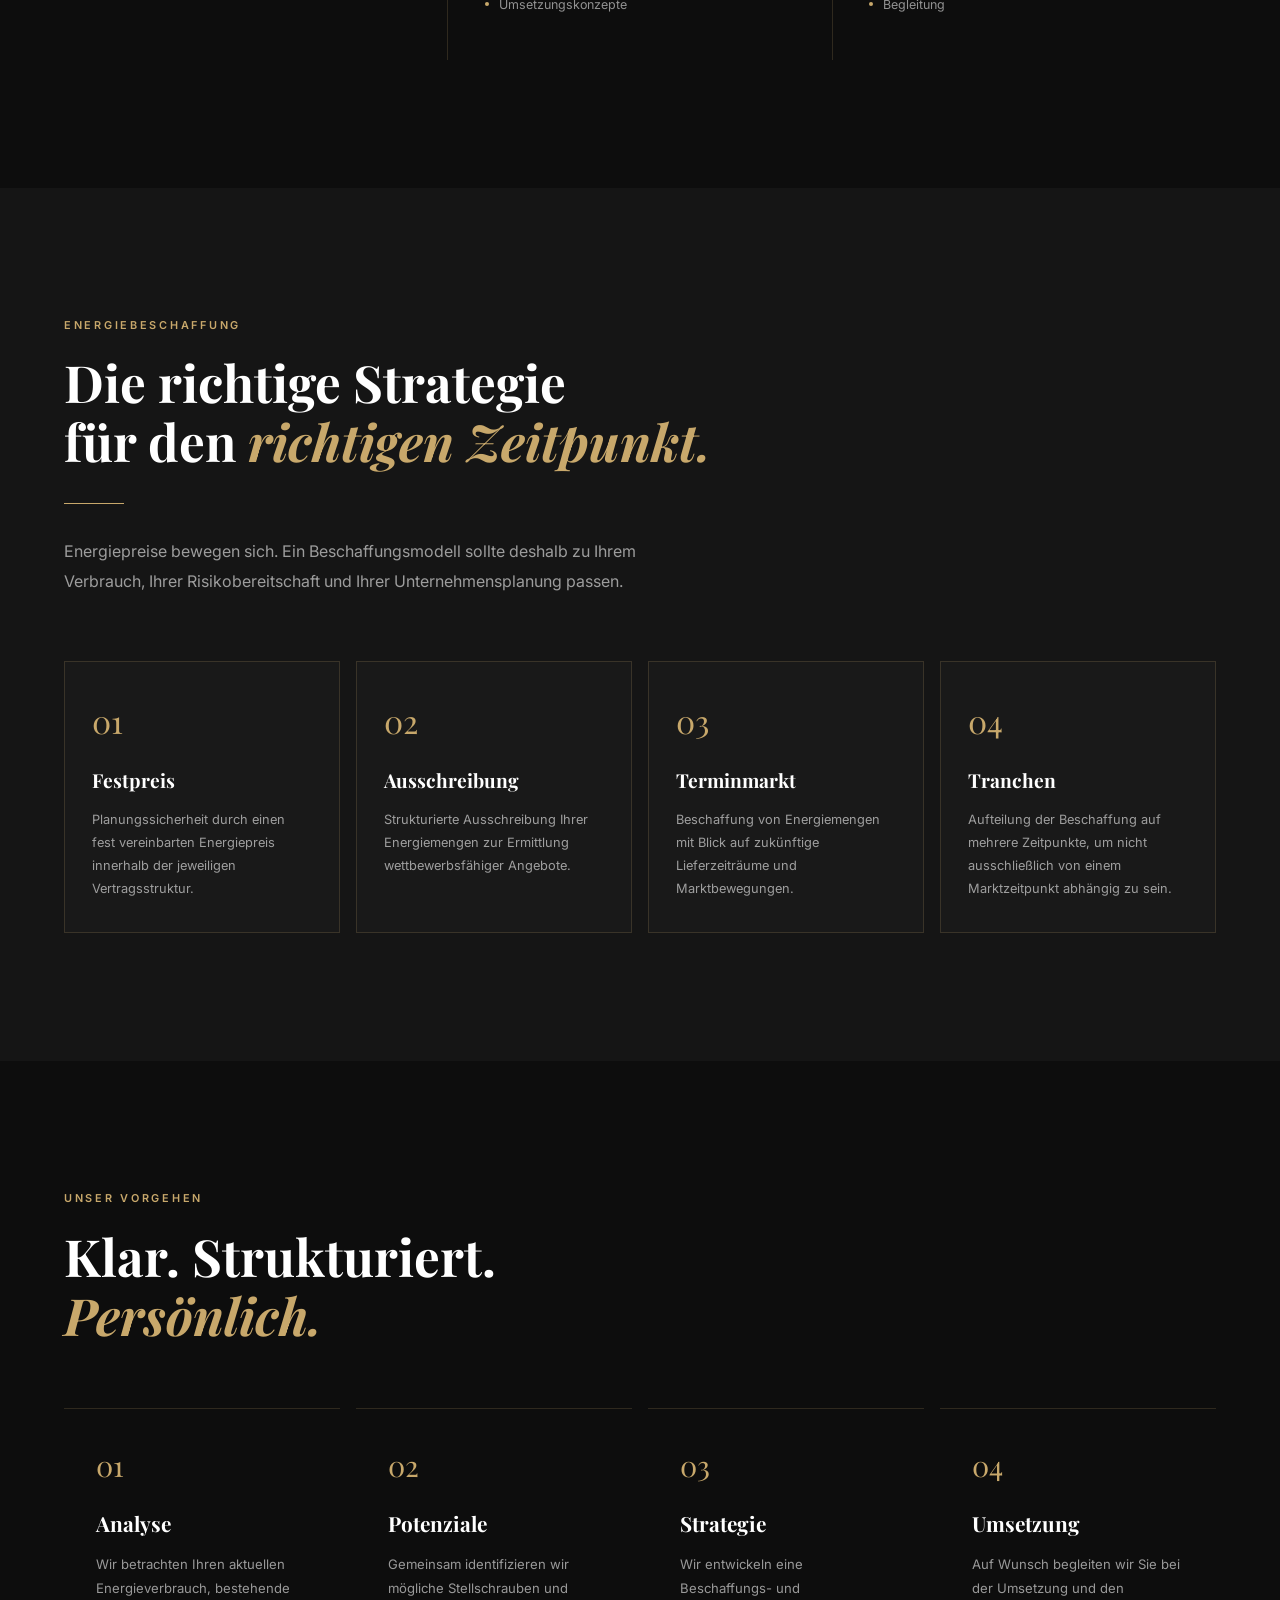
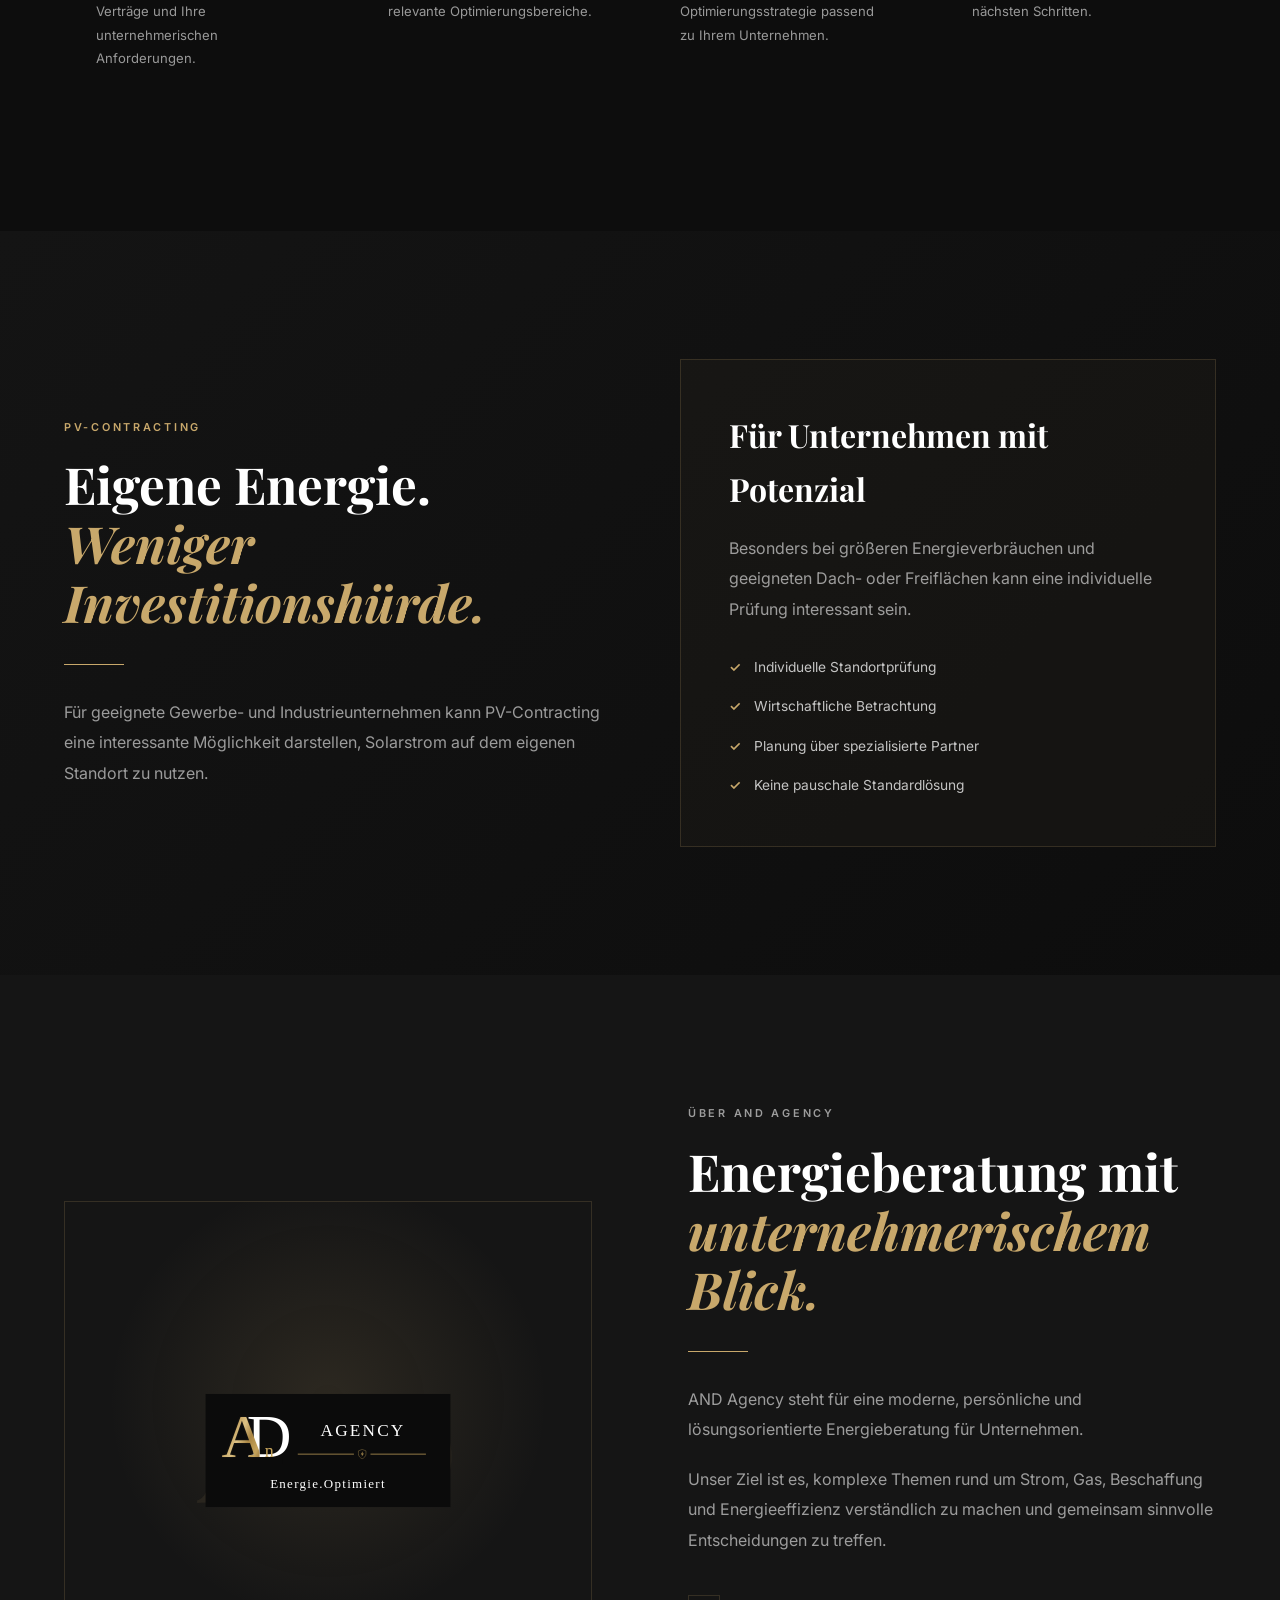
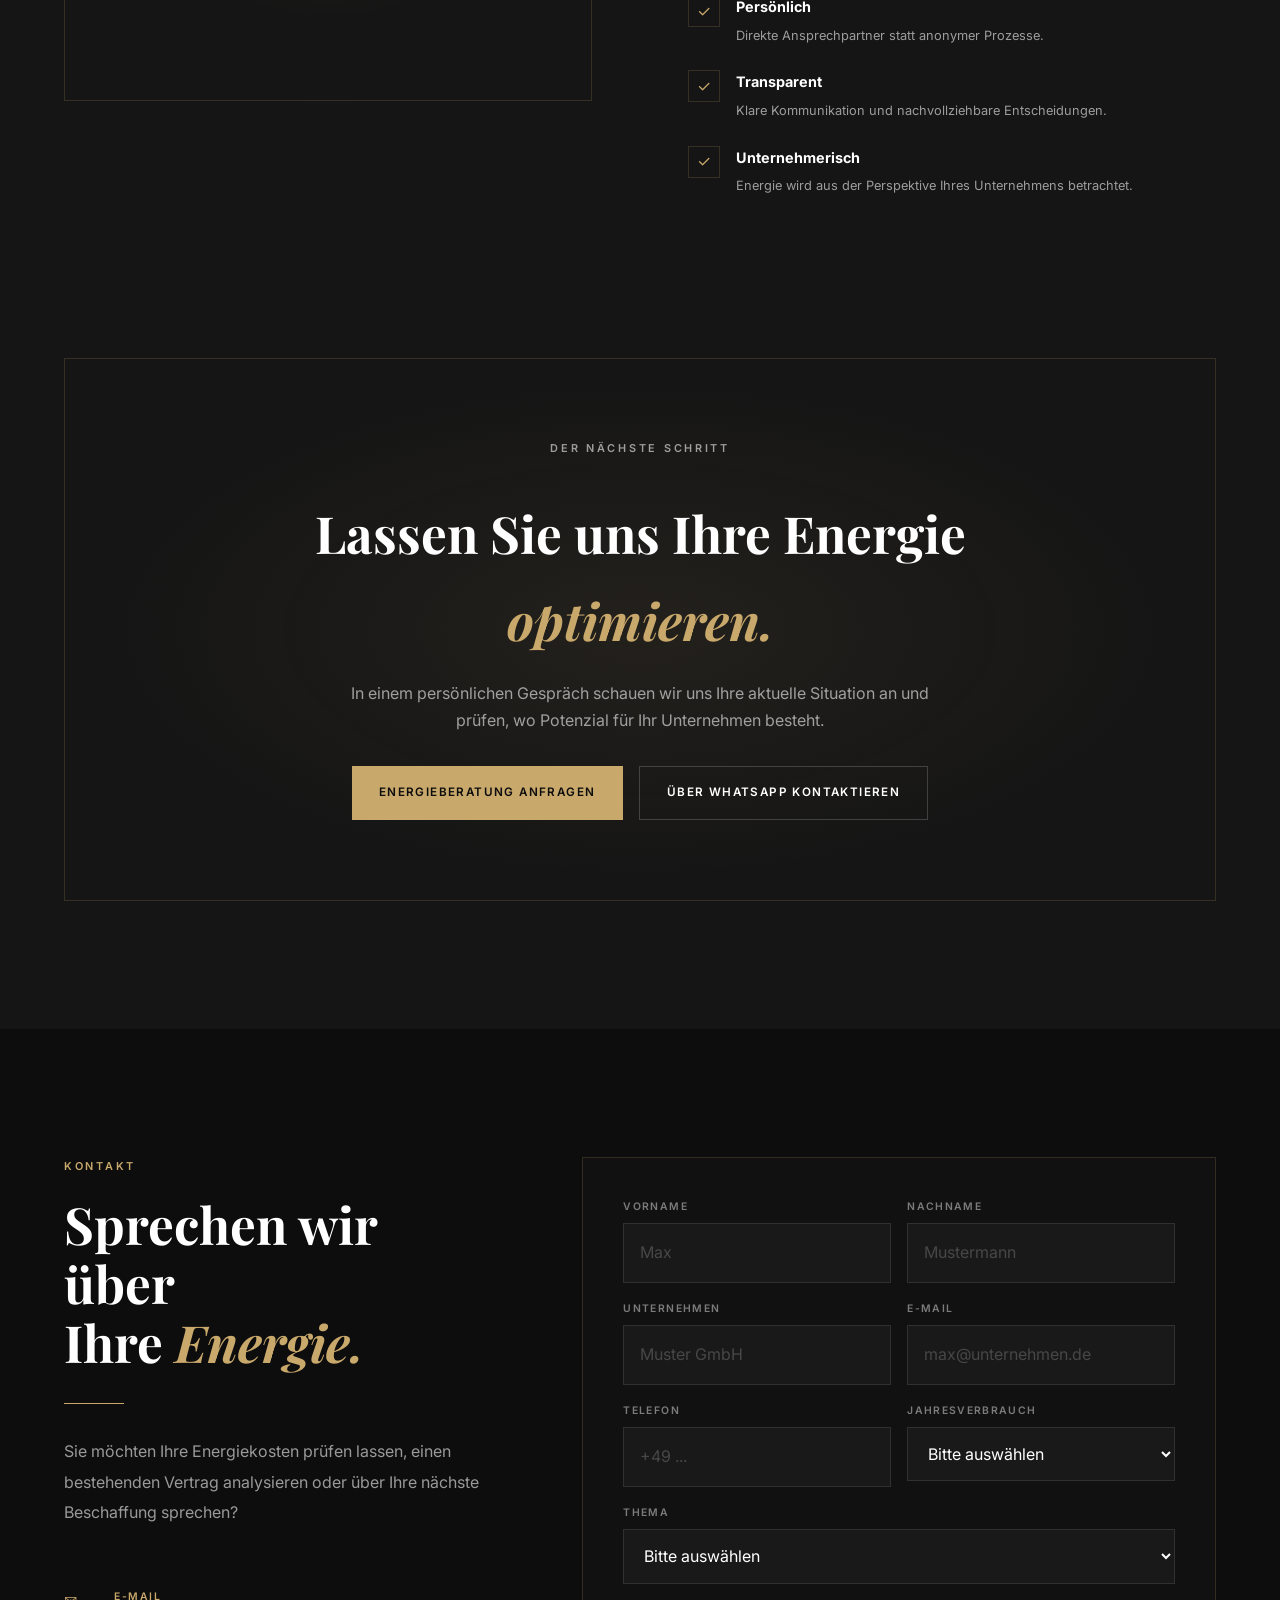
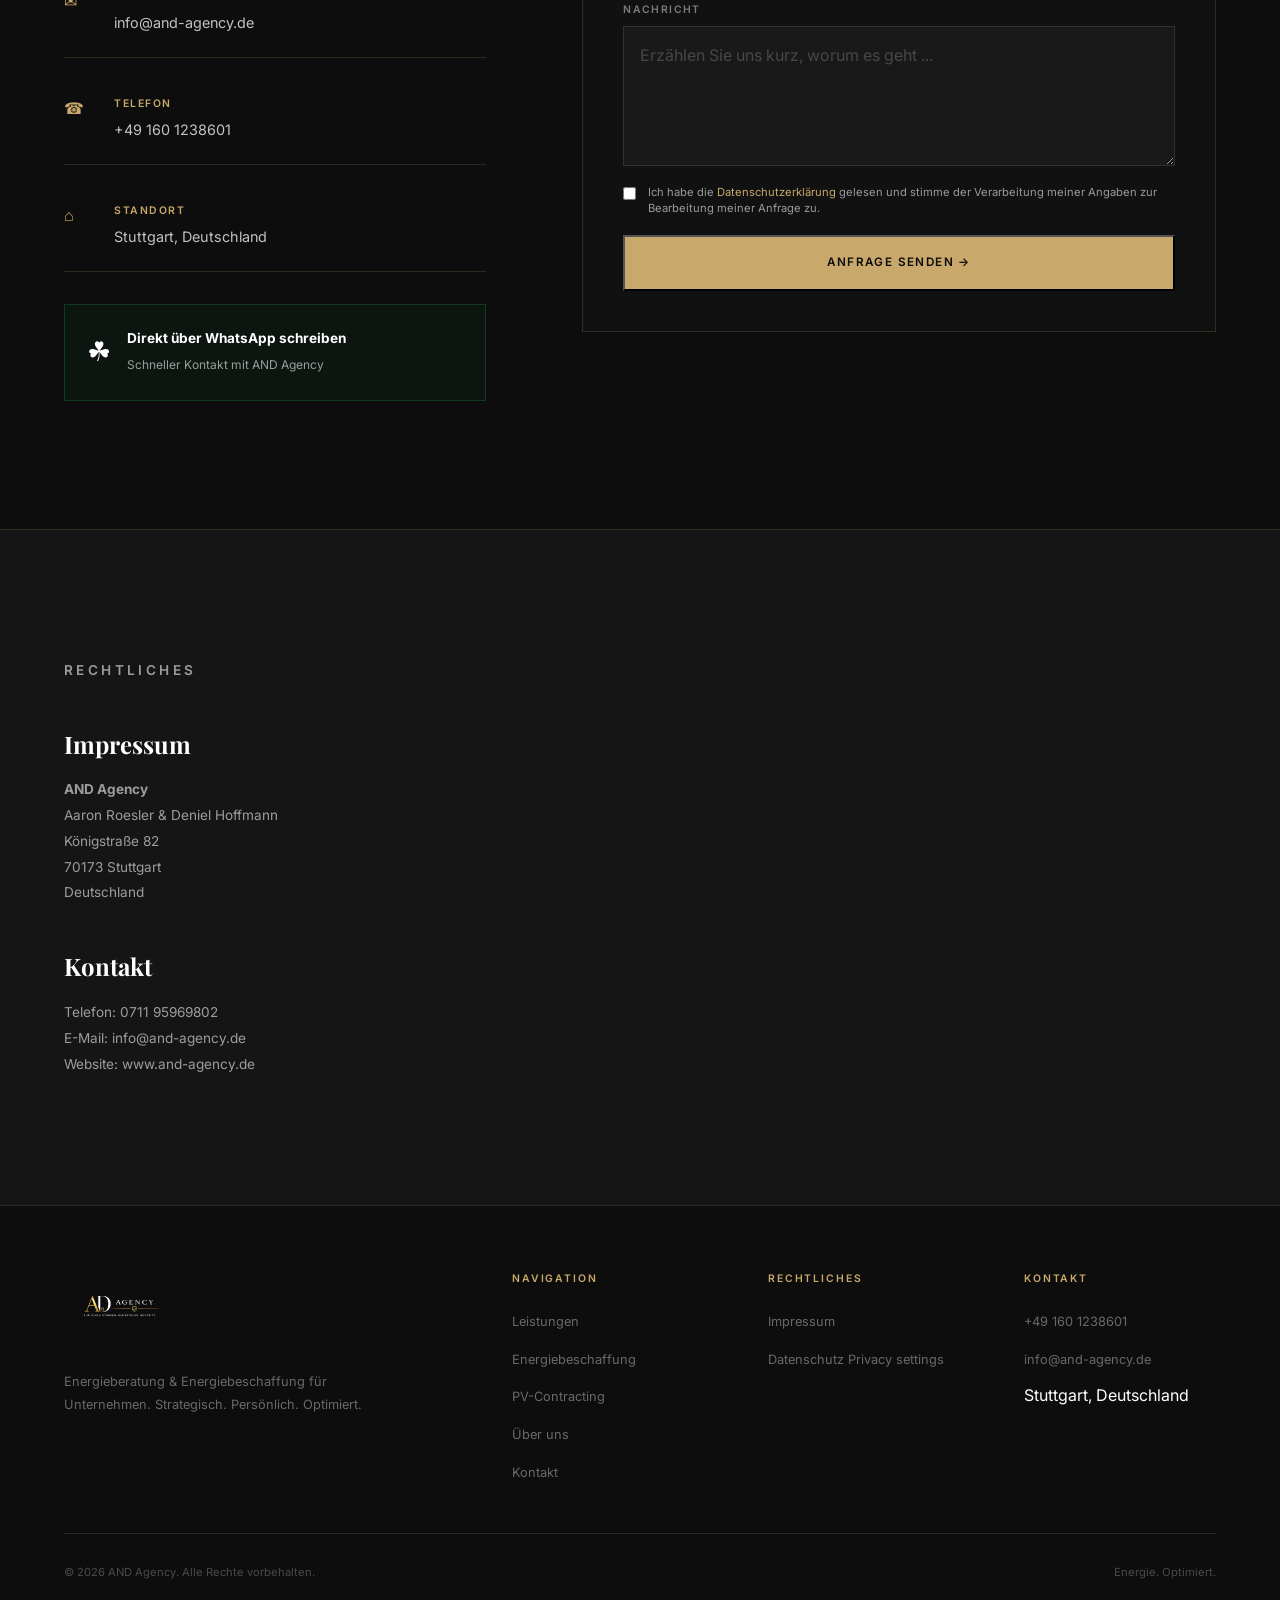
==== commit ac500102: "Update index.html" ====
--- a/index.html
+++ b/index.html
@@ -2370,11 +2370,32 @@
 
       <div class="about-visual reveal">
 
-        <img
-          class="about-logo"
-          src="795B305C-2494-44F8-8B59-2EC5C0659FEC.png"
-          alt="AND Agency"
-        >
+        <div class="and-logo-slot and-logo-slot--about">
+  <div class="and-logo" role="img" aria-label="AND Agency – Energie.Optimiert">
+    <div class="and-logo__main">
+      <div class="and-logo__symbol">
+        <span class="and-logo__a">A</span>
+        <span class="and-logo__d-wrap">
+          <span class="and-logo__d">D</span>
+          <span class="and-logo__d-cut"></span>
+          <span class="and-logo__n">n</span>
+        </span>
+      </div>
+      <div class="and-logo__agency-block">
+        <div class="and-logo__agency">AGENCY</div>
+        <div class="and-logo__rule">
+          <span class="and-logo__rule-line"></span>
+          <svg class="and-logo__shield" viewBox="0 0 32 36" aria-hidden="true">
+            <path d="M16 2 L29 7 V17 C29 25 23 31 16 34 C9 31 3 25 3 17 V7 Z" fill="none" stroke="#C6A45C" stroke-width="1.5"/>
+            <path d="M18 8 L11 19 H16 L14 27 L22 16 H17 Z" fill="#C6A45C"/>
+          </svg>
+          <span class="and-logo__rule-line"></span>
+        </div>
+      </div>
+    </div>
+    <div class="and-logo__claim">Energie.Optimiert</div>
+  </div>
+</div>
 
       </div>
 
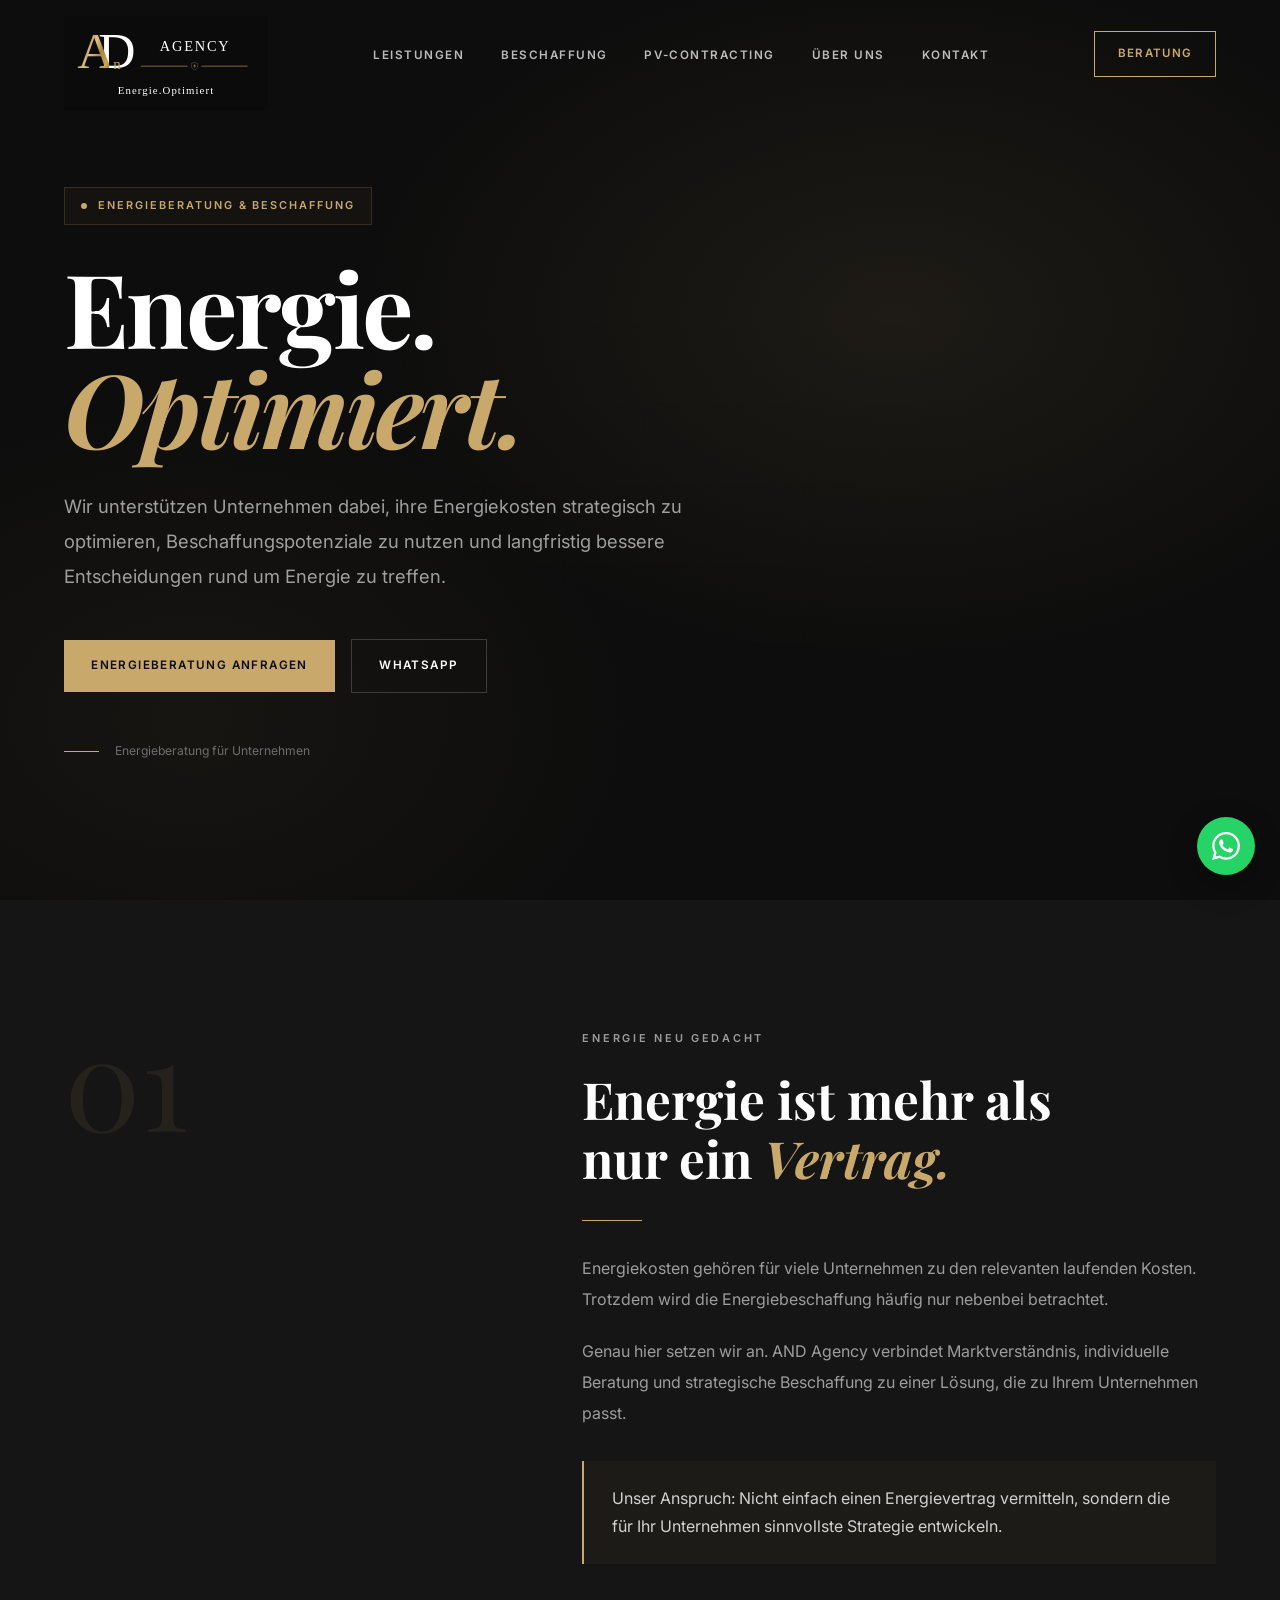
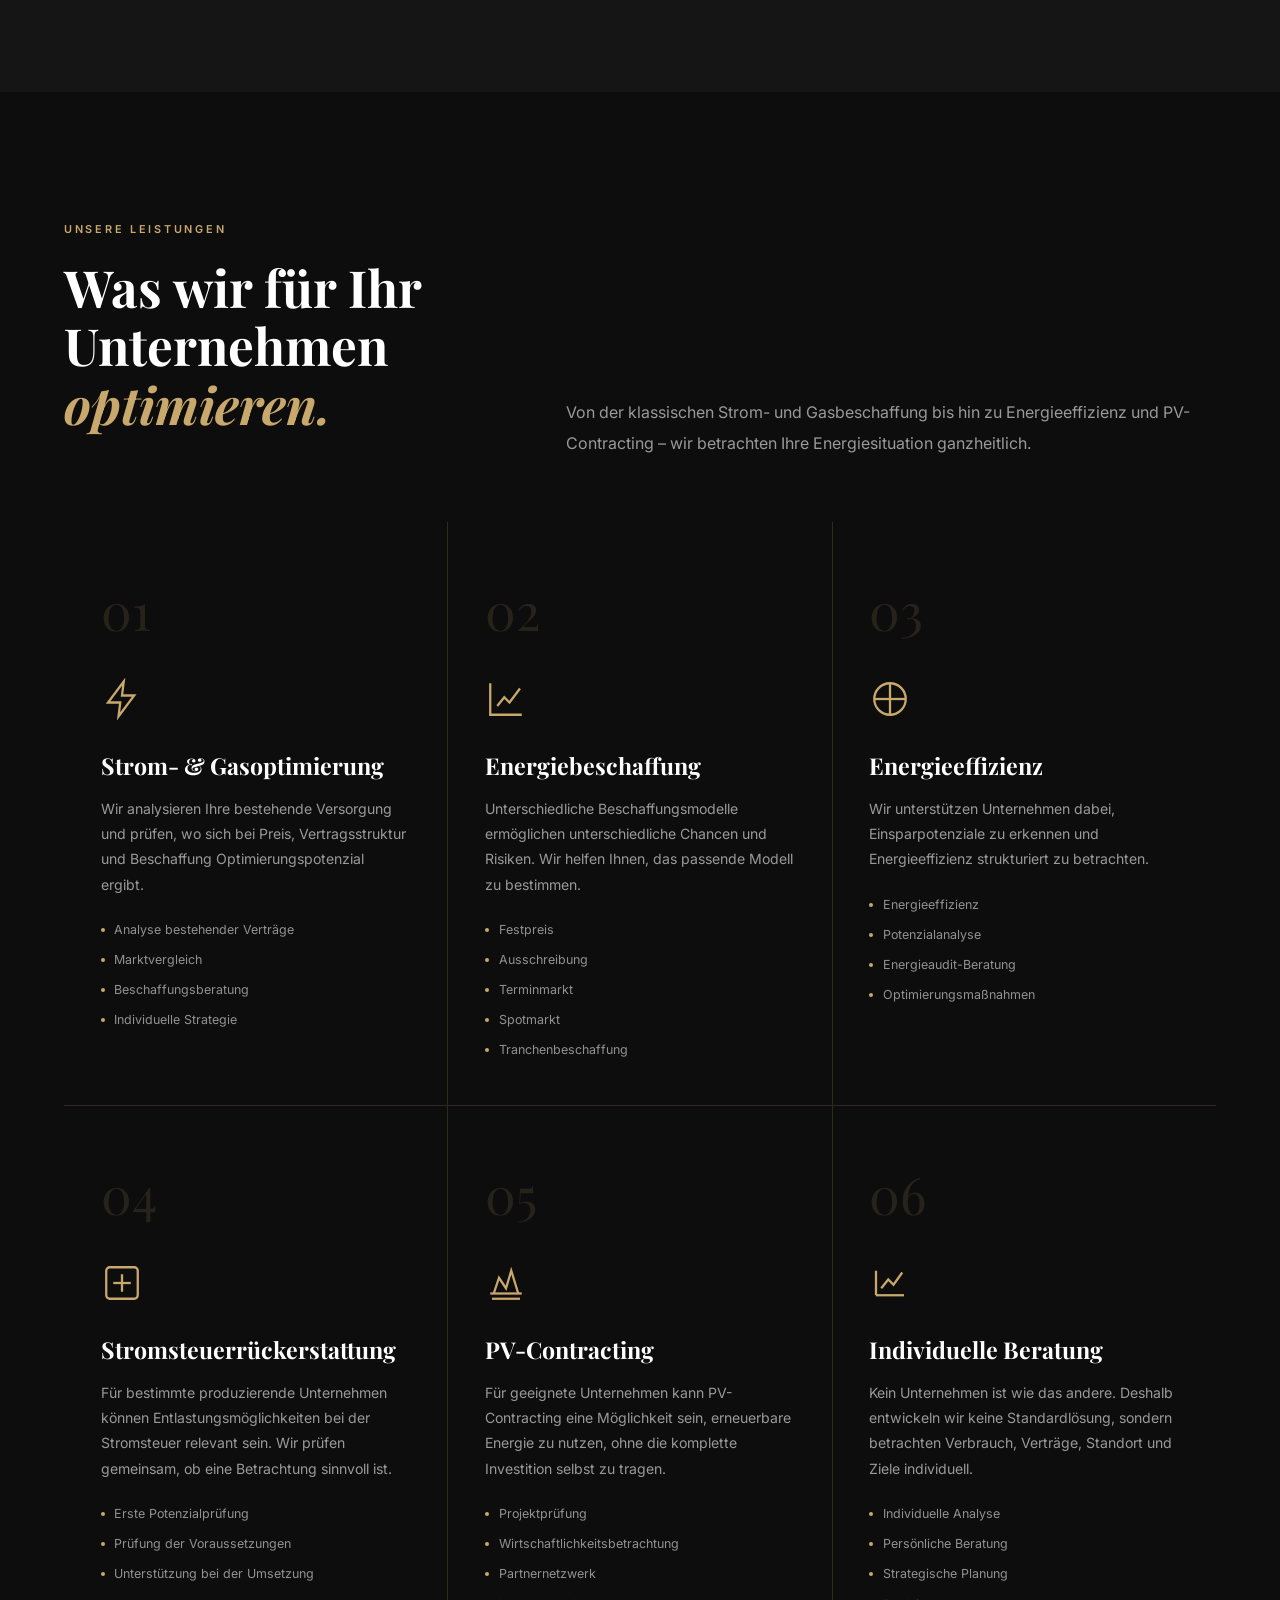
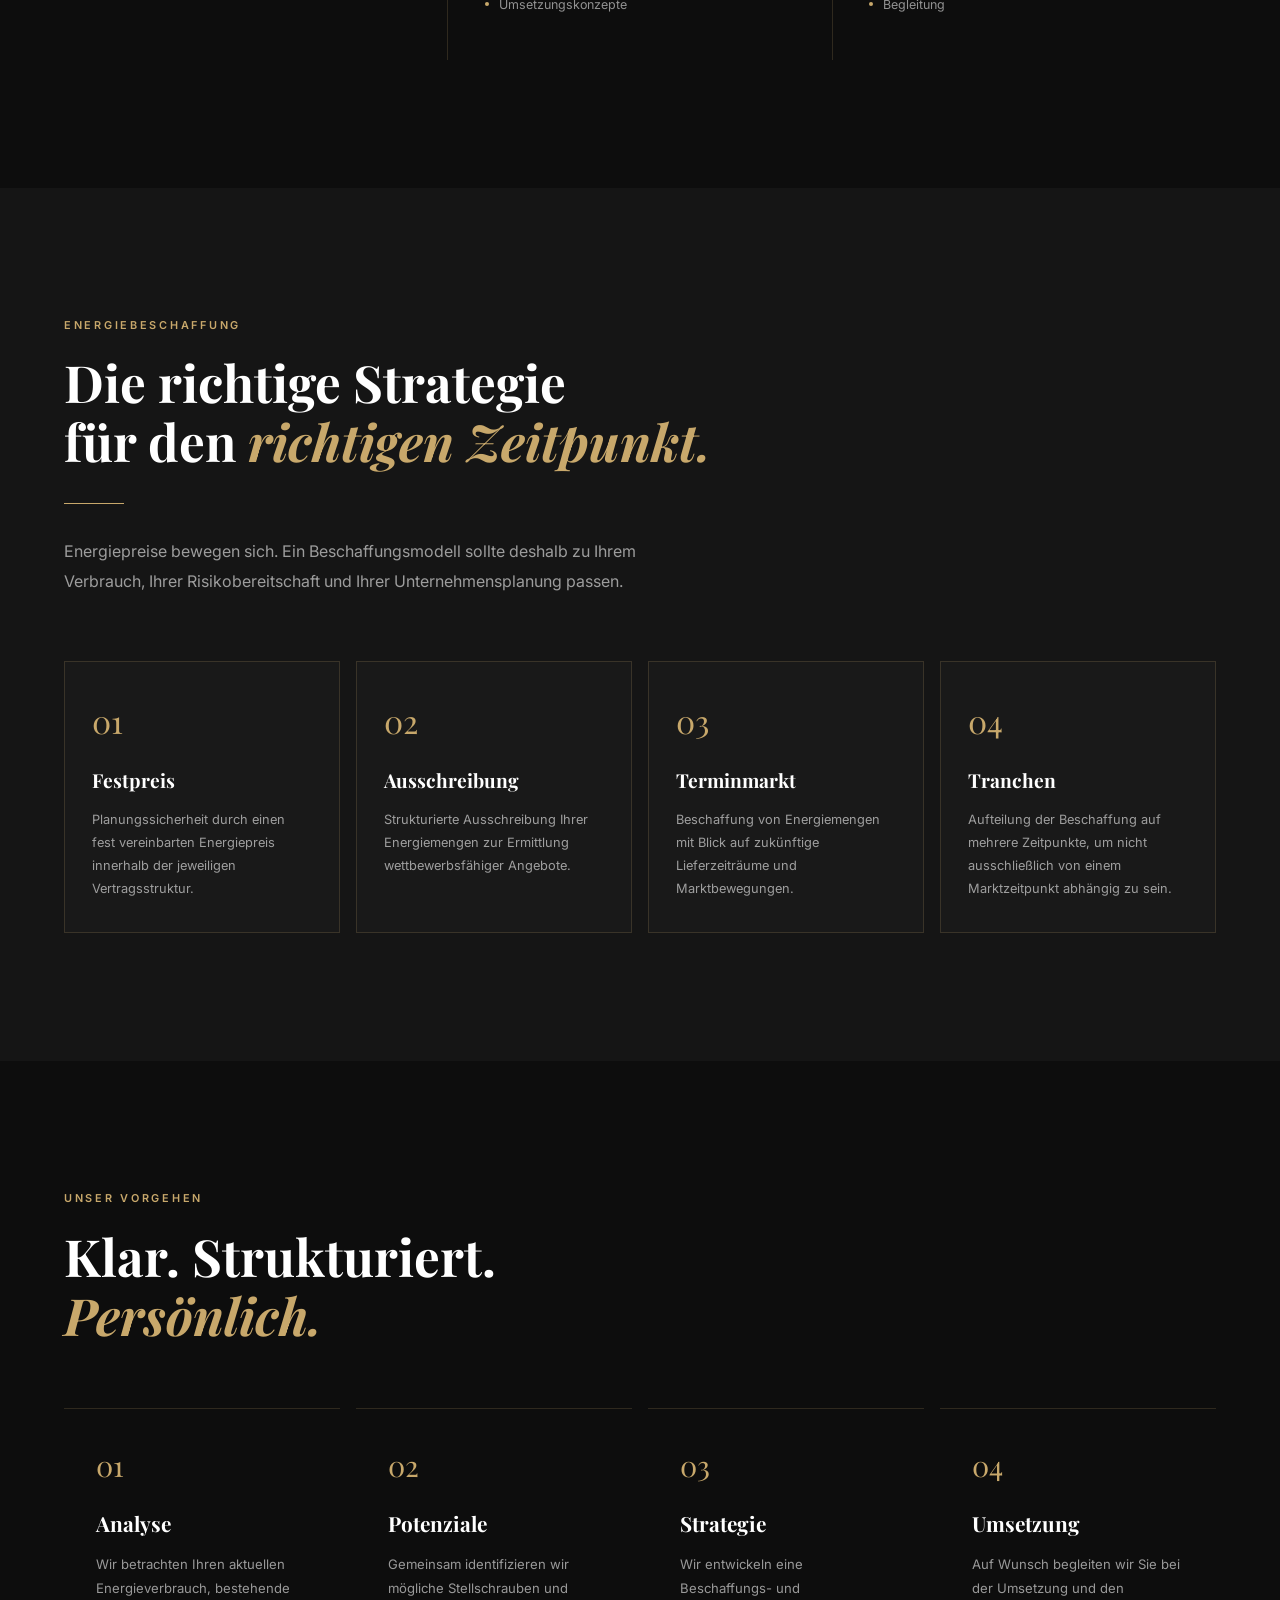
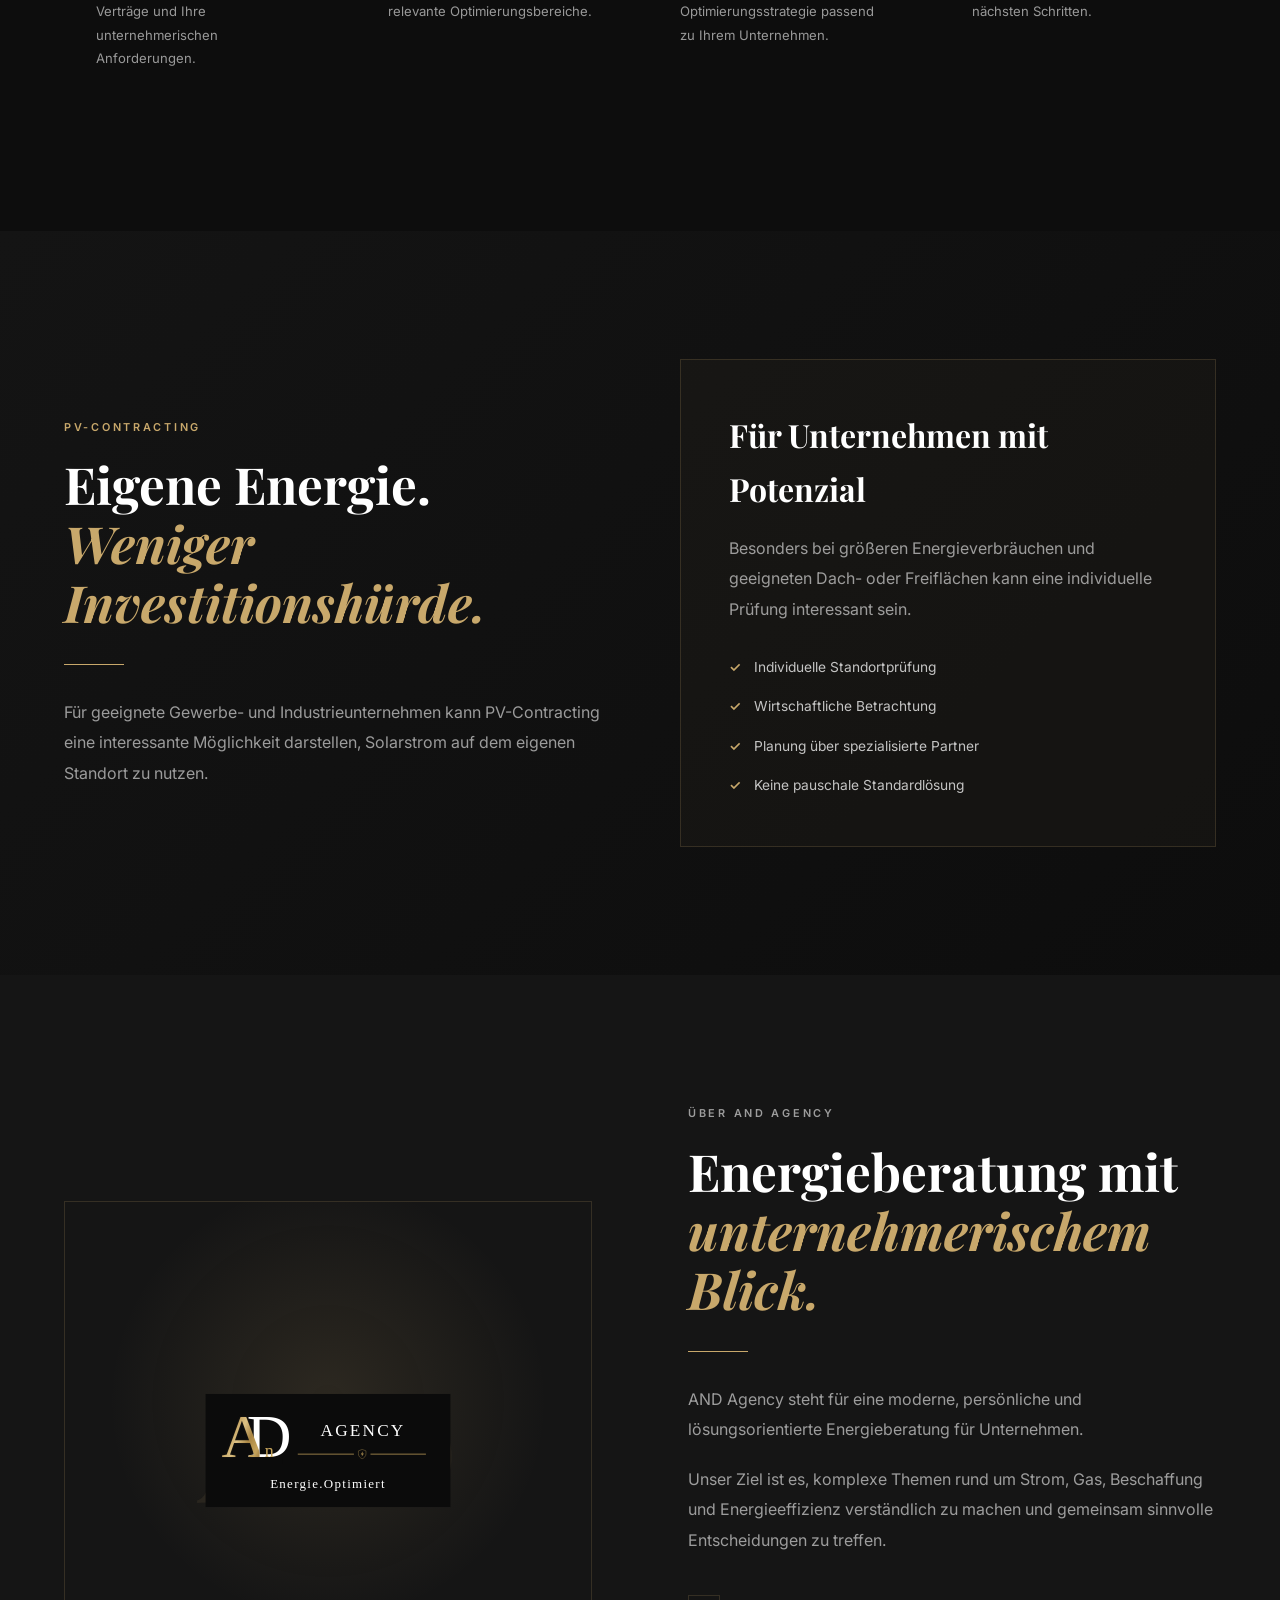
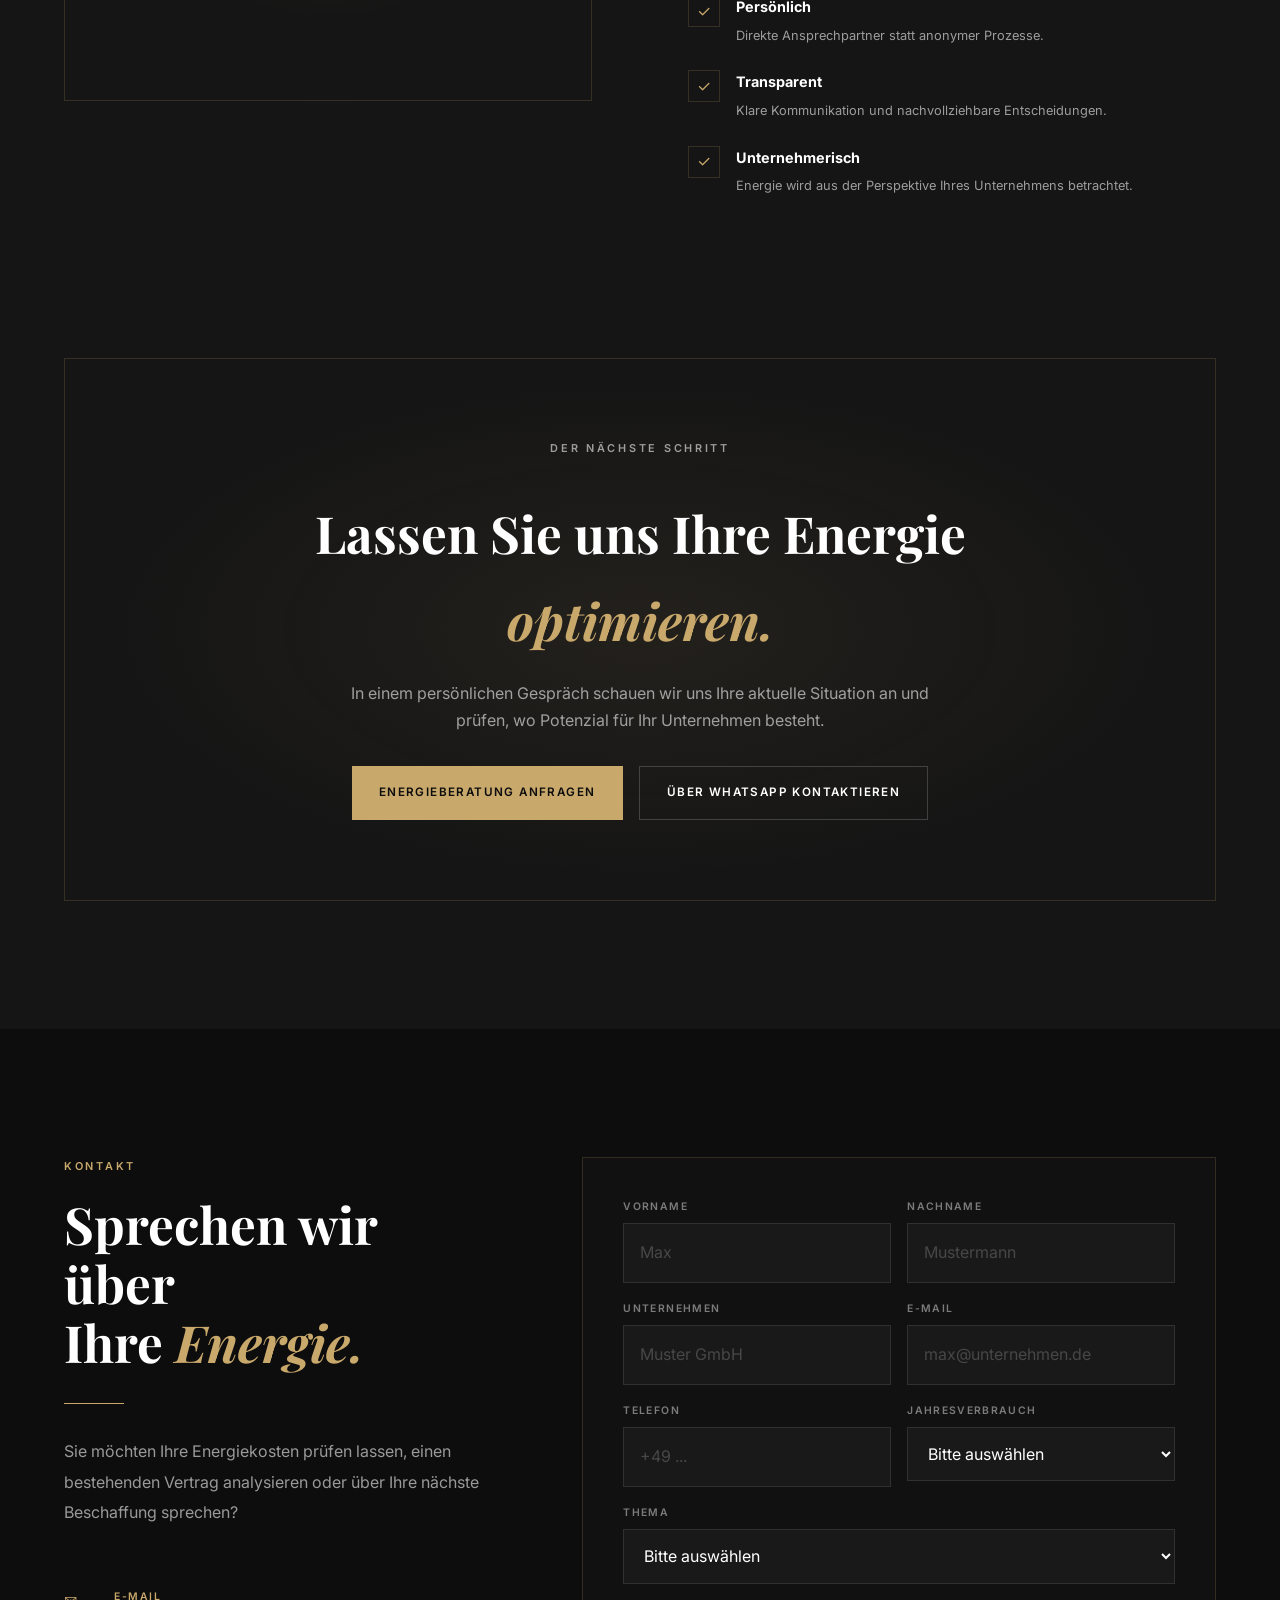
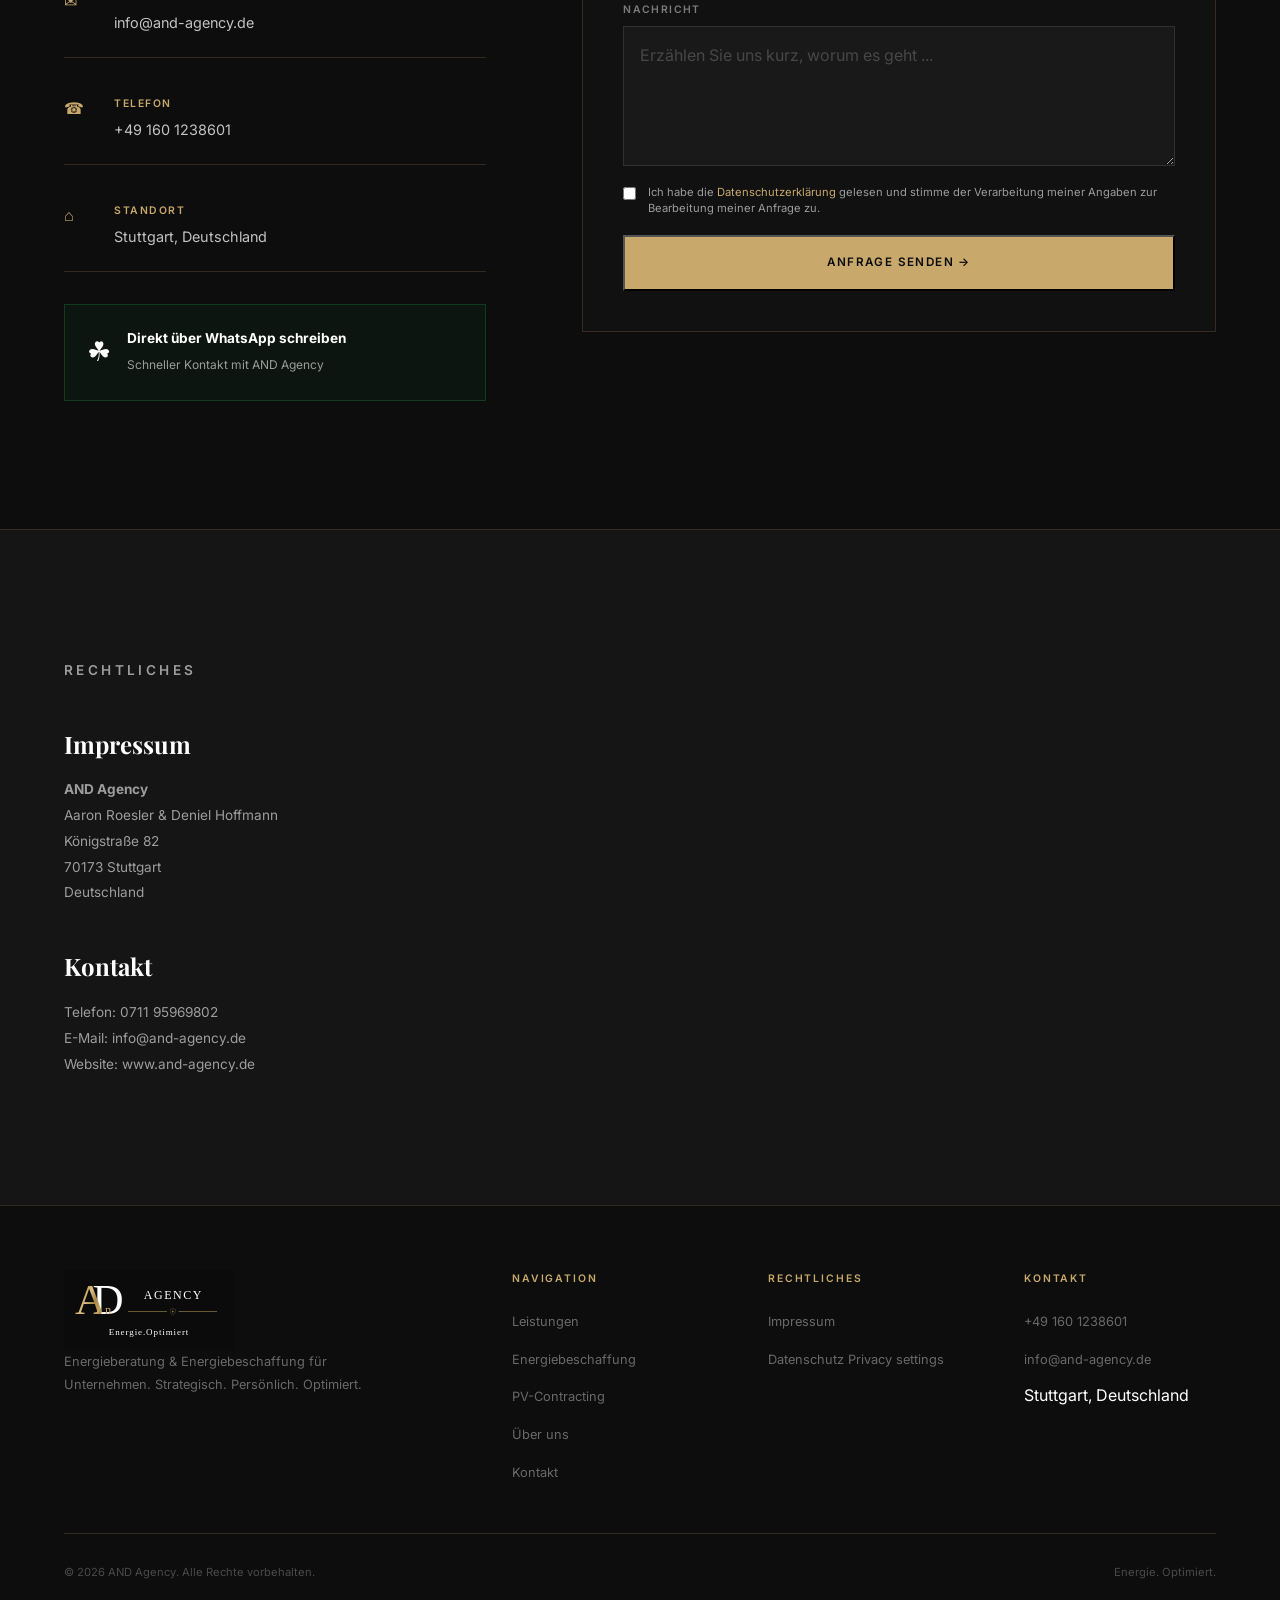
==== commit 3b3a1fea: "Update index.html" ====
--- a/index.html
+++ b/index.html
@@ -2981,11 +2981,32 @@
 
       <div>
 
-        <img
-          class="footer-logo"
-          src="795B305C-2494-44F8-8B59-2EC5C0659FEC.png"
-          alt="AND Agency"
-        >
+        <div class="and-logo-slot and-logo-slot--footer">
+  <div class="and-logo" role="img" aria-label="AND Agency – Energie.Optimiert">
+    <div class="and-logo__main">
+      <div class="and-logo__symbol">
+        <span class="and-logo__a">A</span>
+        <span class="and-logo__d-wrap">
+          <span class="and-logo__d">D</span>
+          <span class="and-logo__d-cut"></span>
+          <span class="and-logo__n">n</span>
+        </span>
+      </div>
+      <div class="and-logo__agency-block">
+        <div class="and-logo__agency">AGENCY</div>
+        <div class="and-logo__rule">
+          <span class="and-logo__rule-line"></span>
+          <svg class="and-logo__shield" viewBox="0 0 32 36" aria-hidden="true">
+            <path d="M16 2 L29 7 V17 C29 25 23 31 16 34 C9 31 3 25 3 17 V7 Z" fill="none" stroke="#C6A45C" stroke-width="1.5"/>
+            <path d="M18 8 L11 19 H16 L14 27 L22 16 H17 Z" fill="#C6A45C"/>
+          </svg>
+          <span class="and-logo__rule-line"></span>
+        </div>
+      </div>
+    </div>
+    <div class="and-logo__claim">Energie.Optimiert</div>
+  </div>
+</div>
 
         <p class="footer-description">
           Energieberatung & Energiebeschaffung für Unternehmen.
